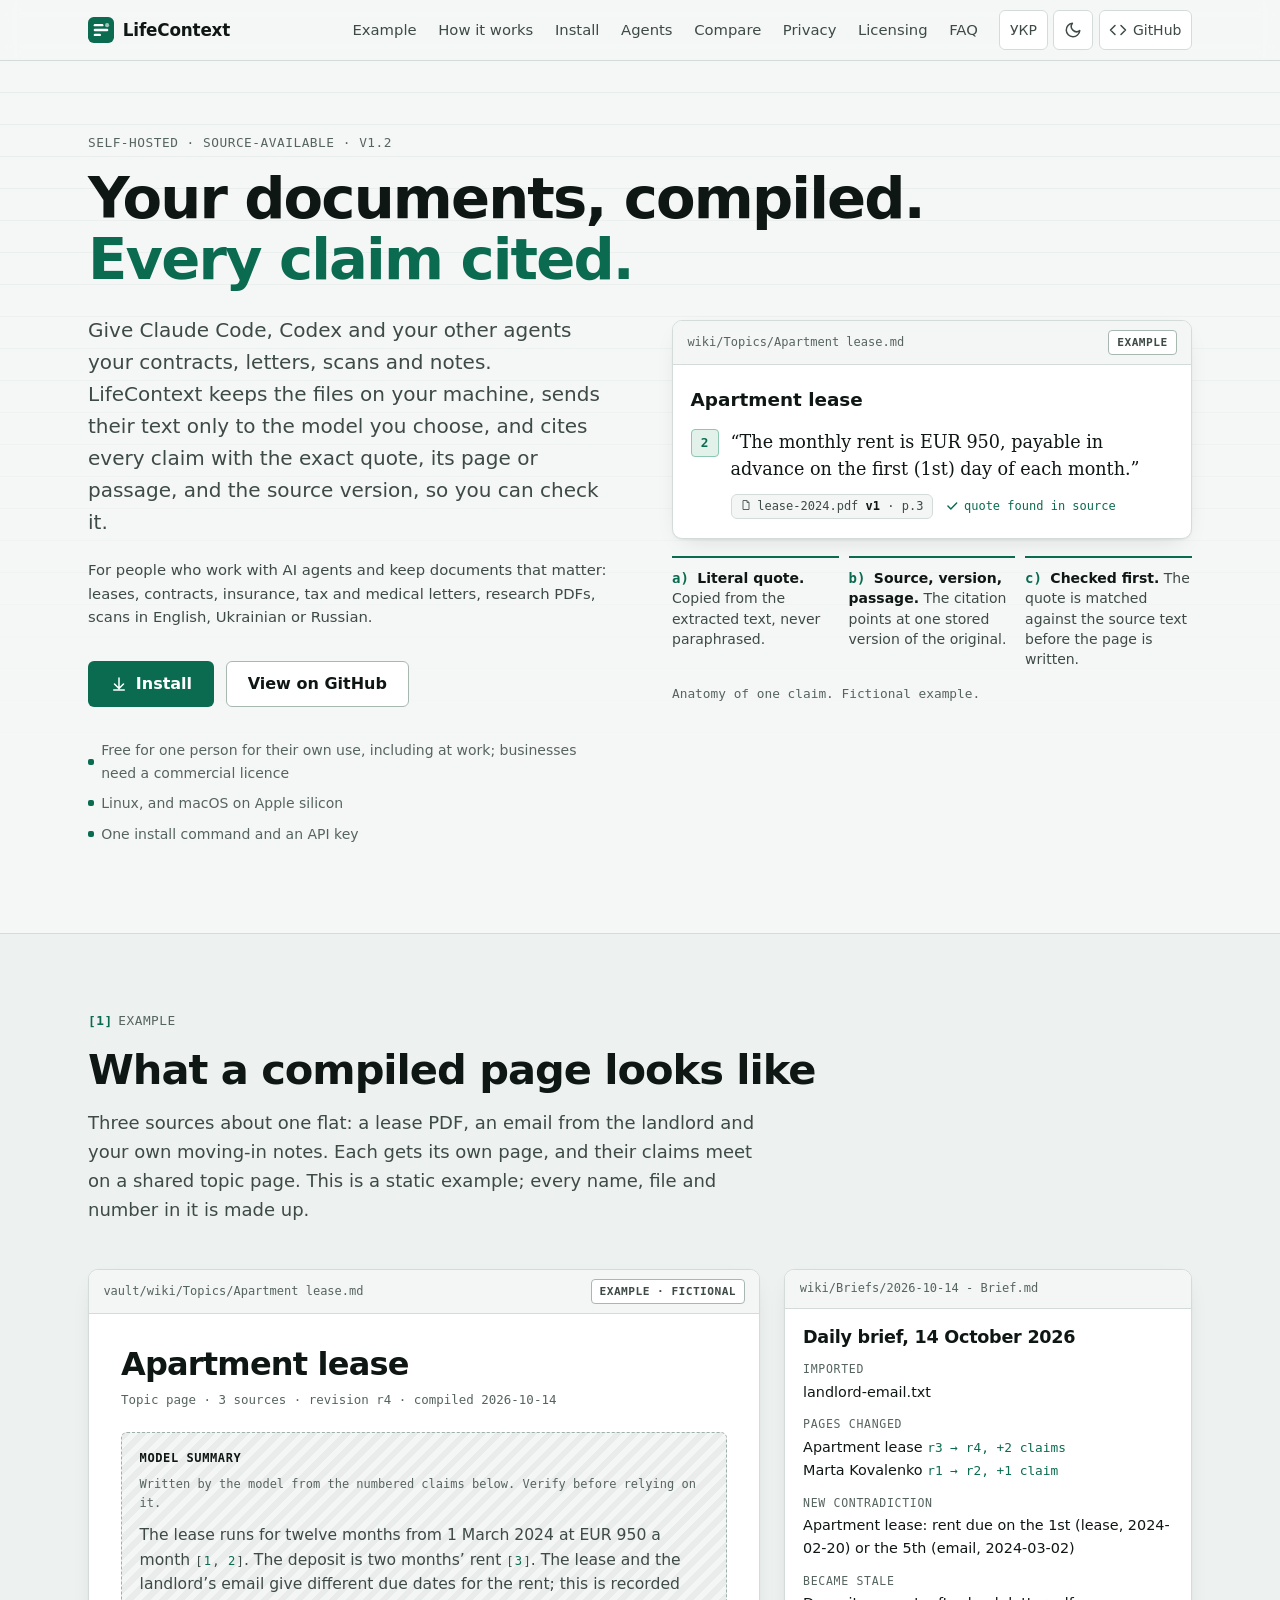
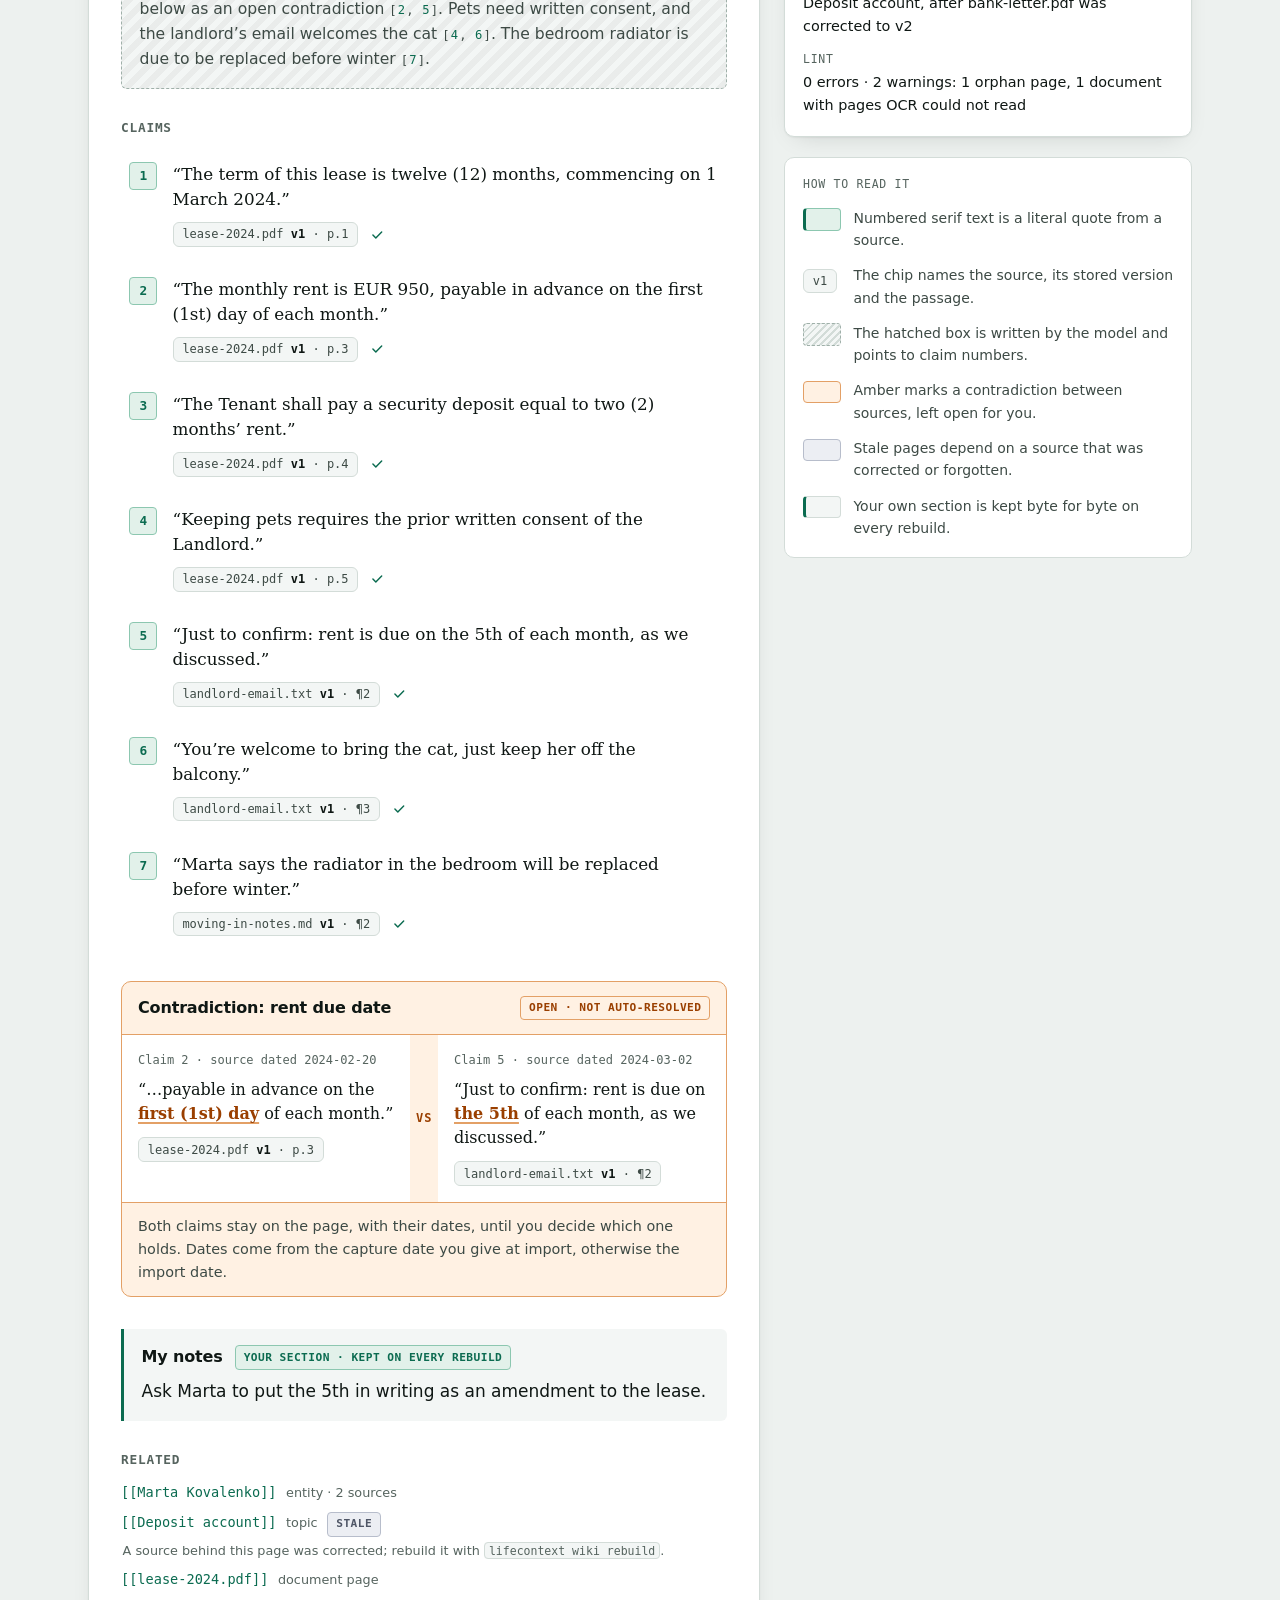
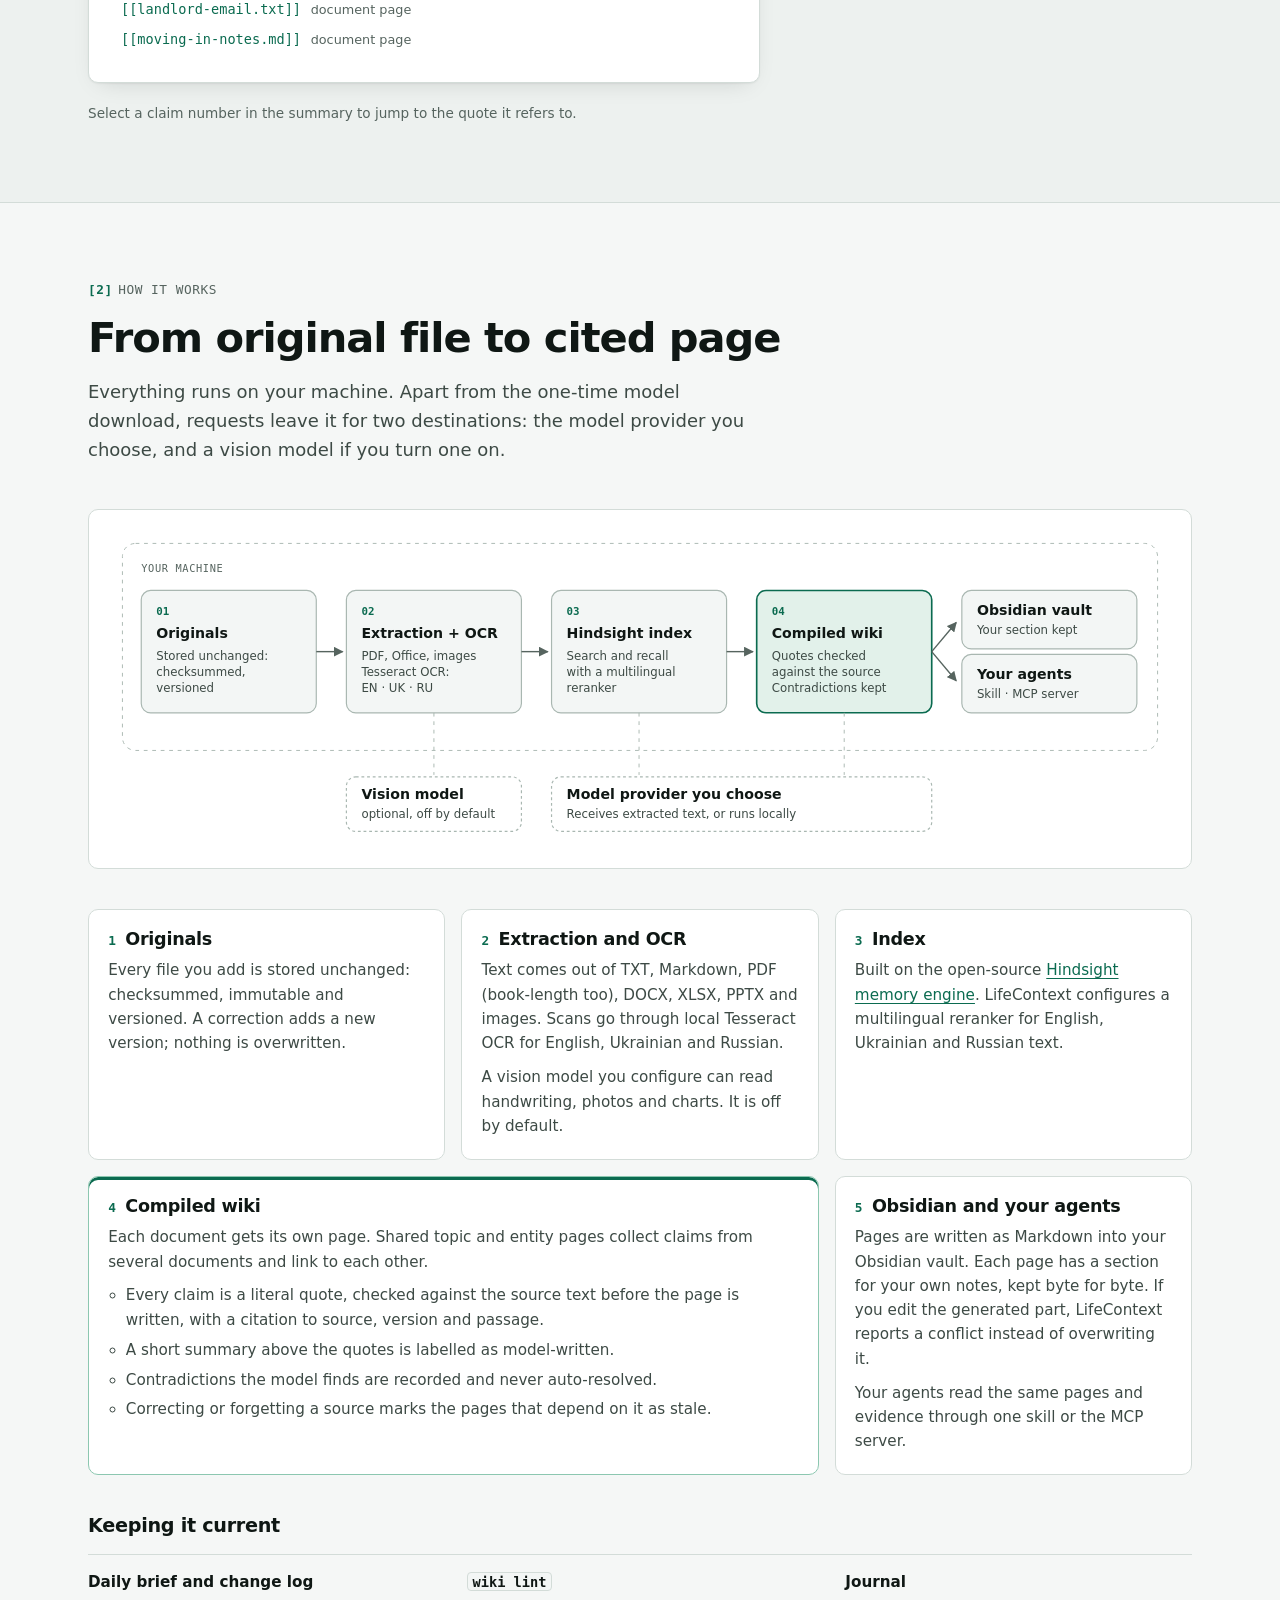
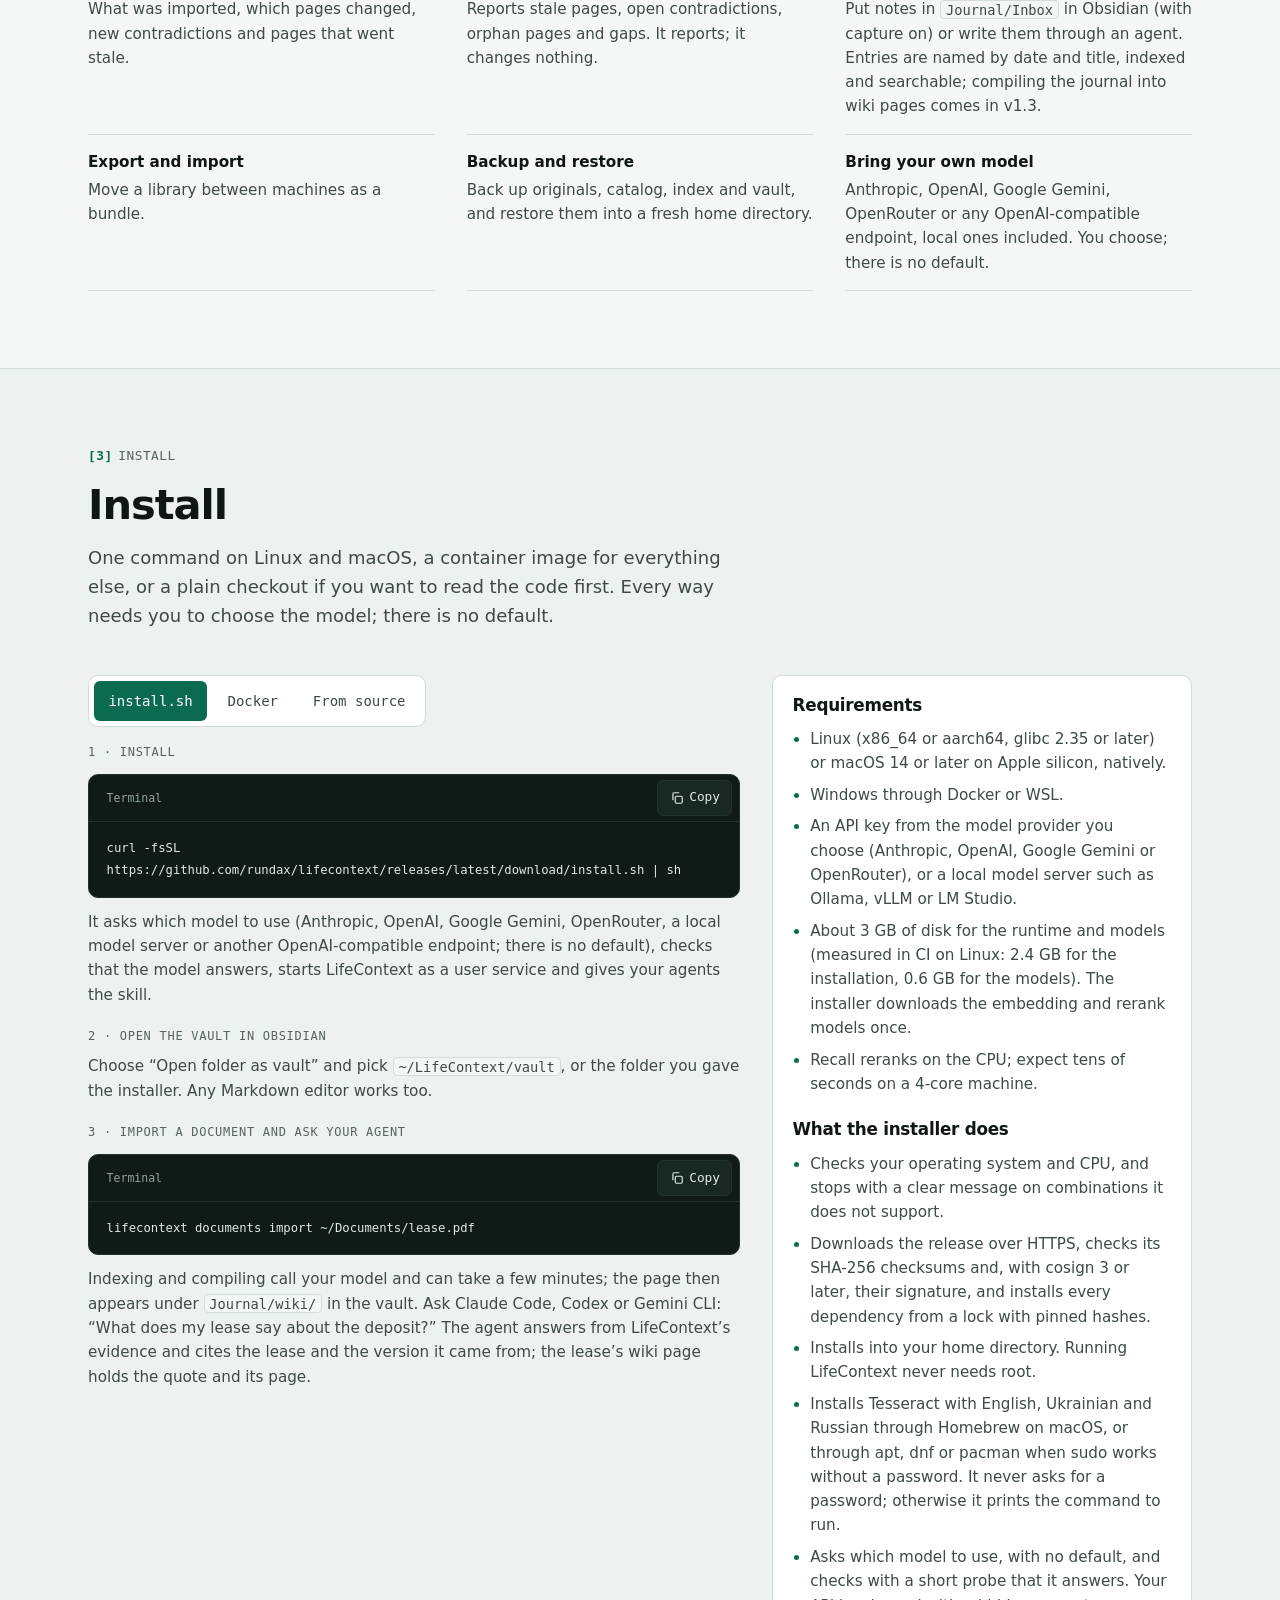
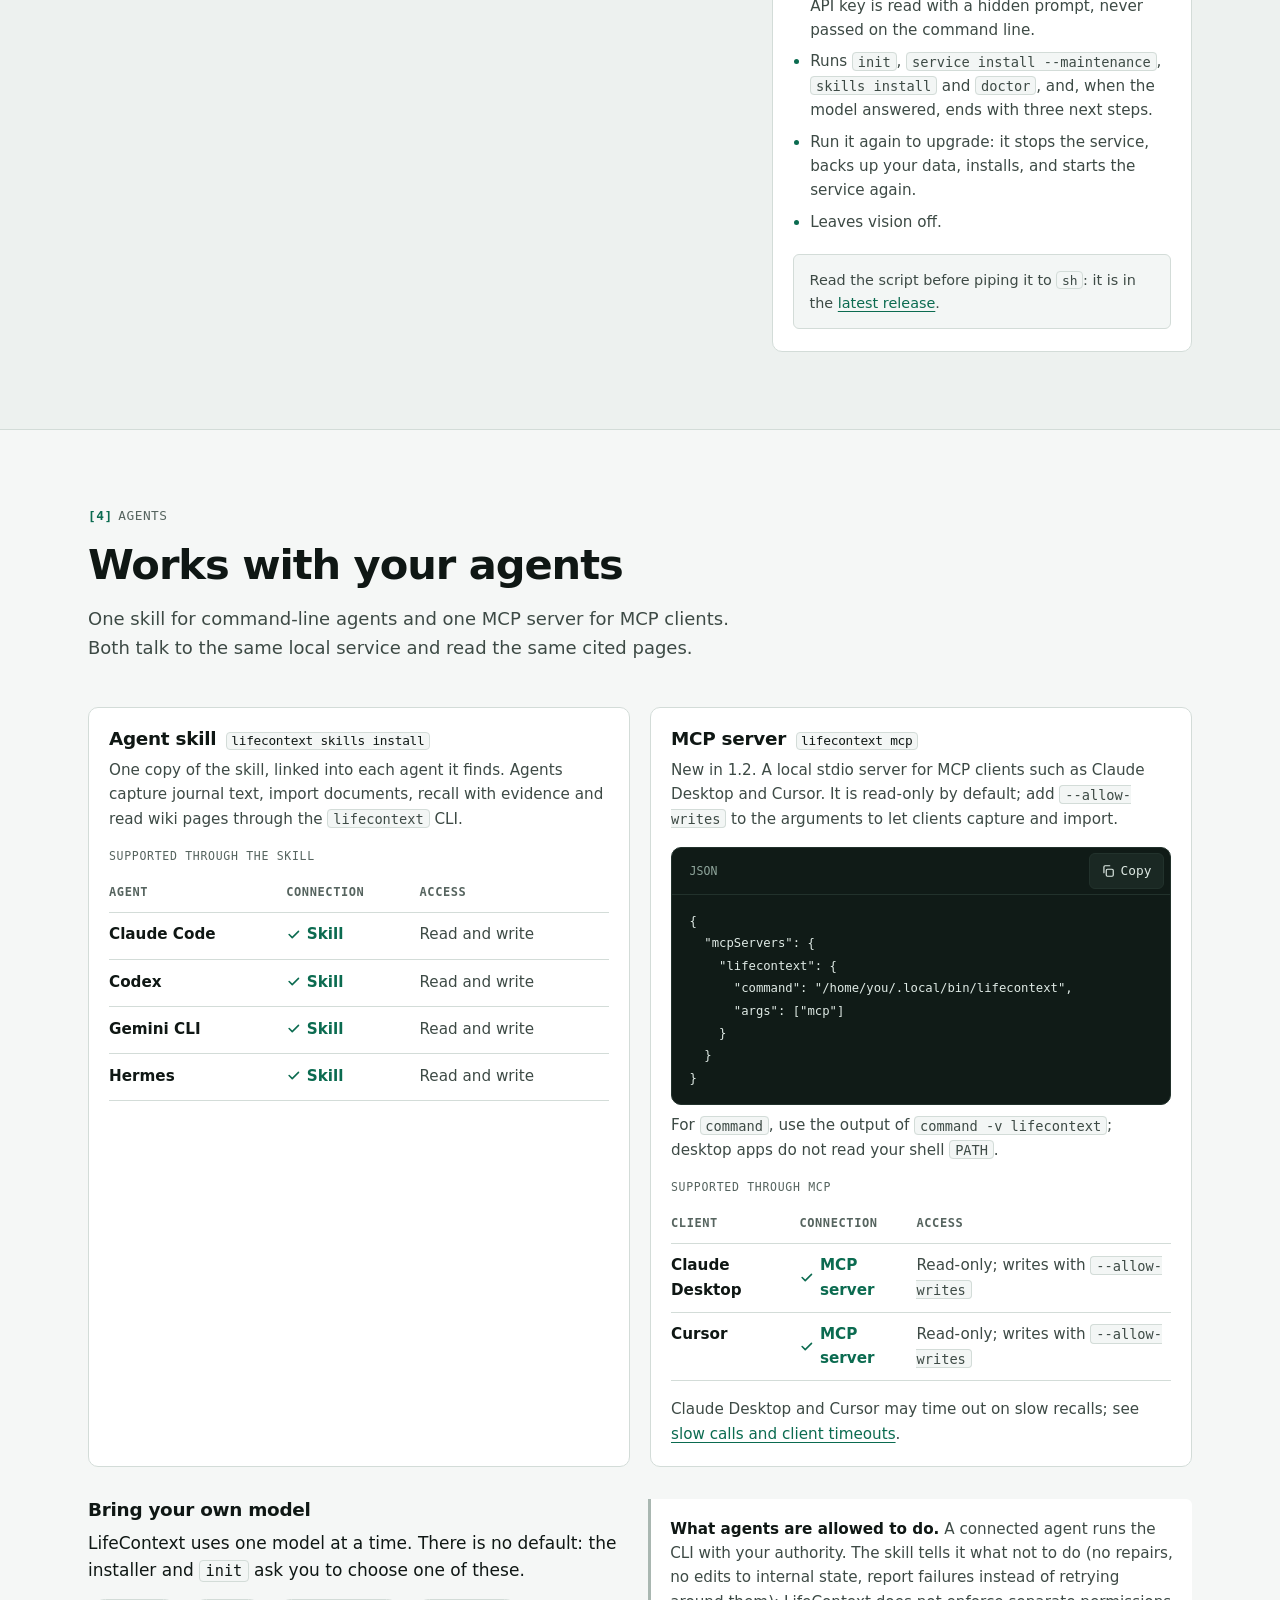
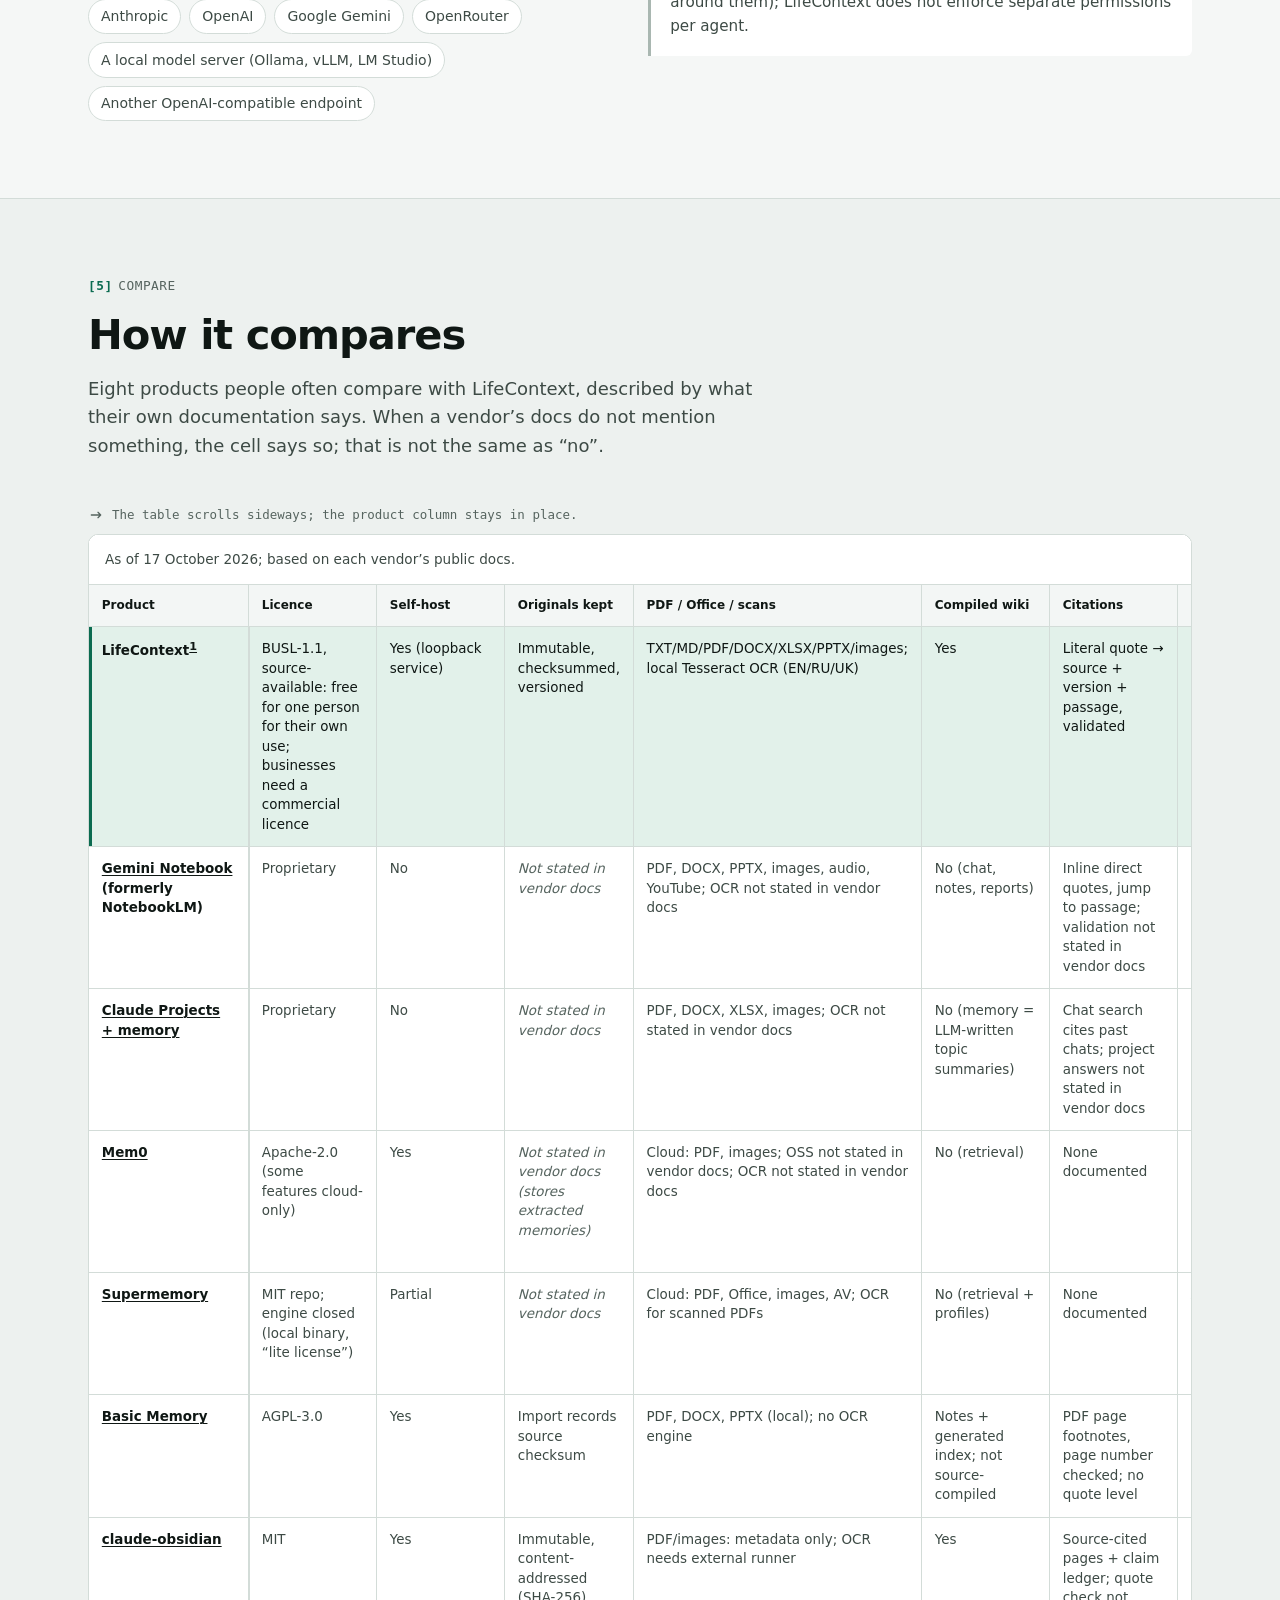
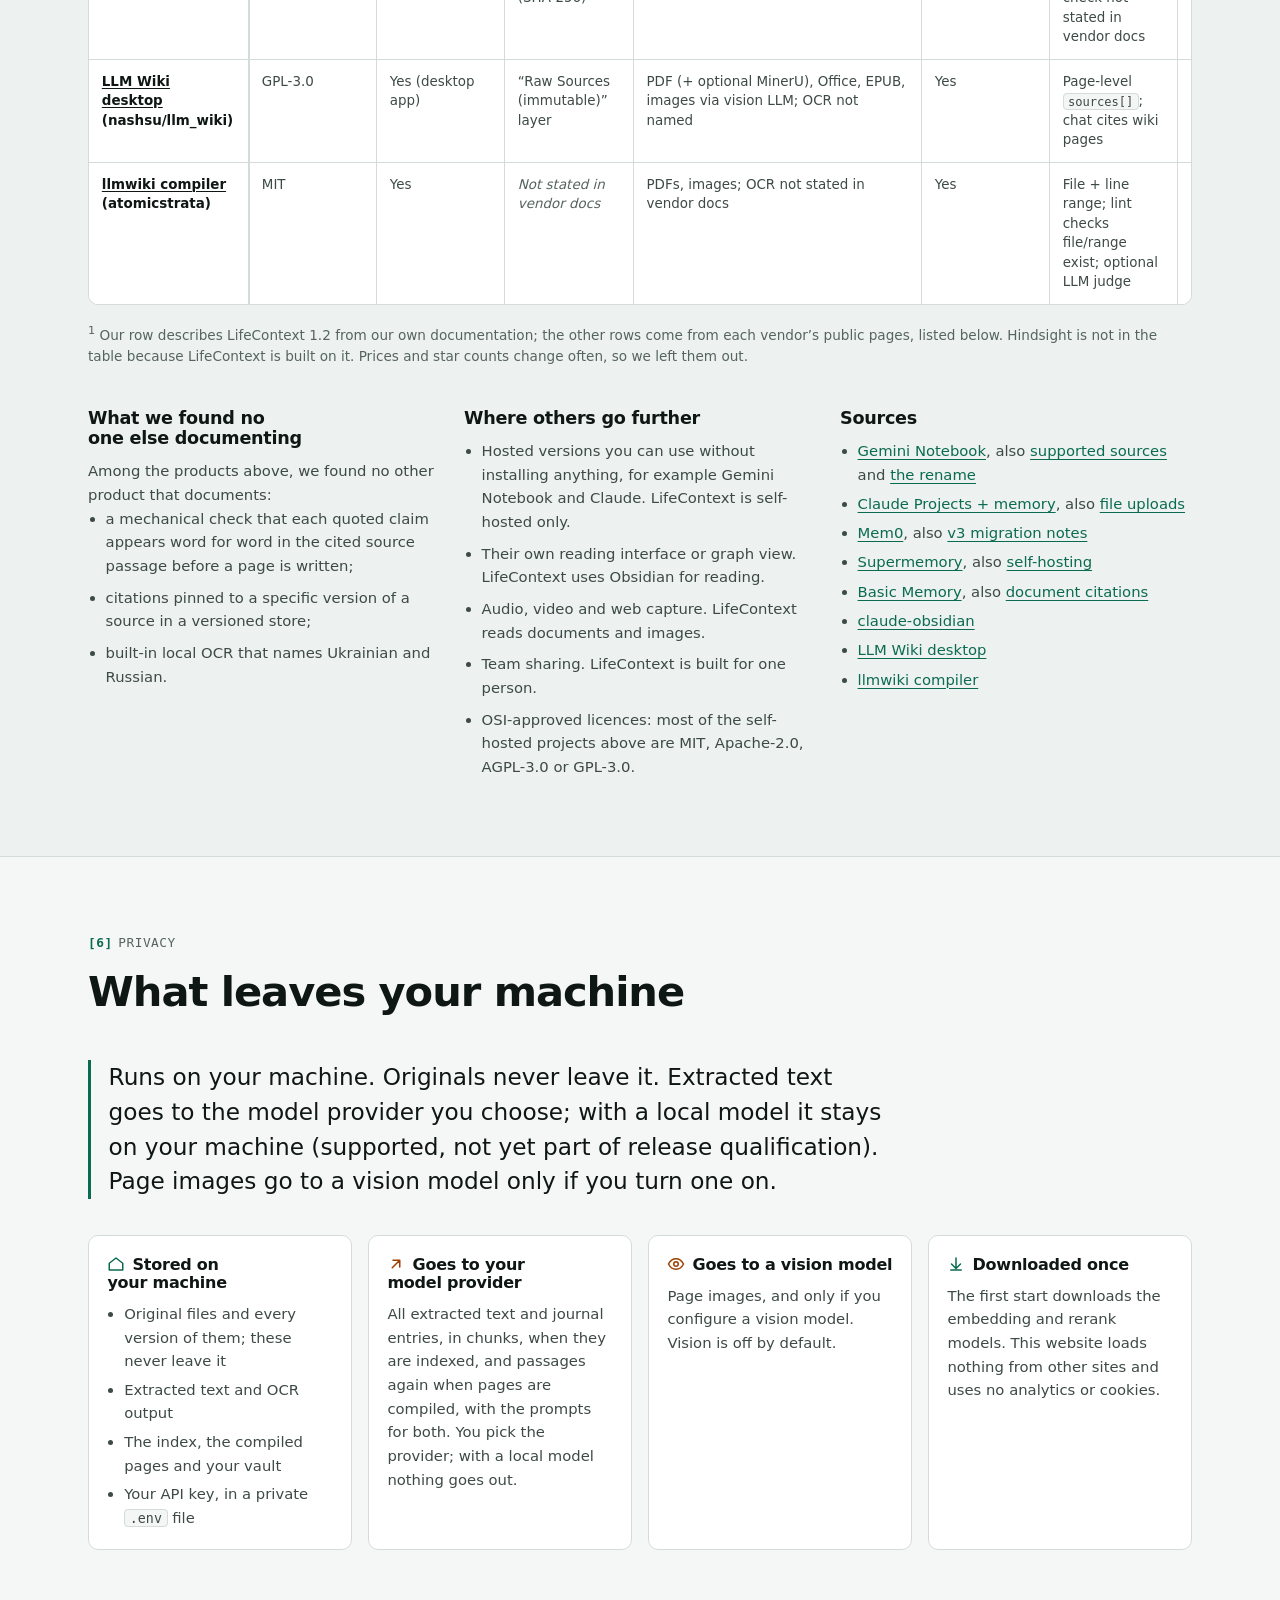
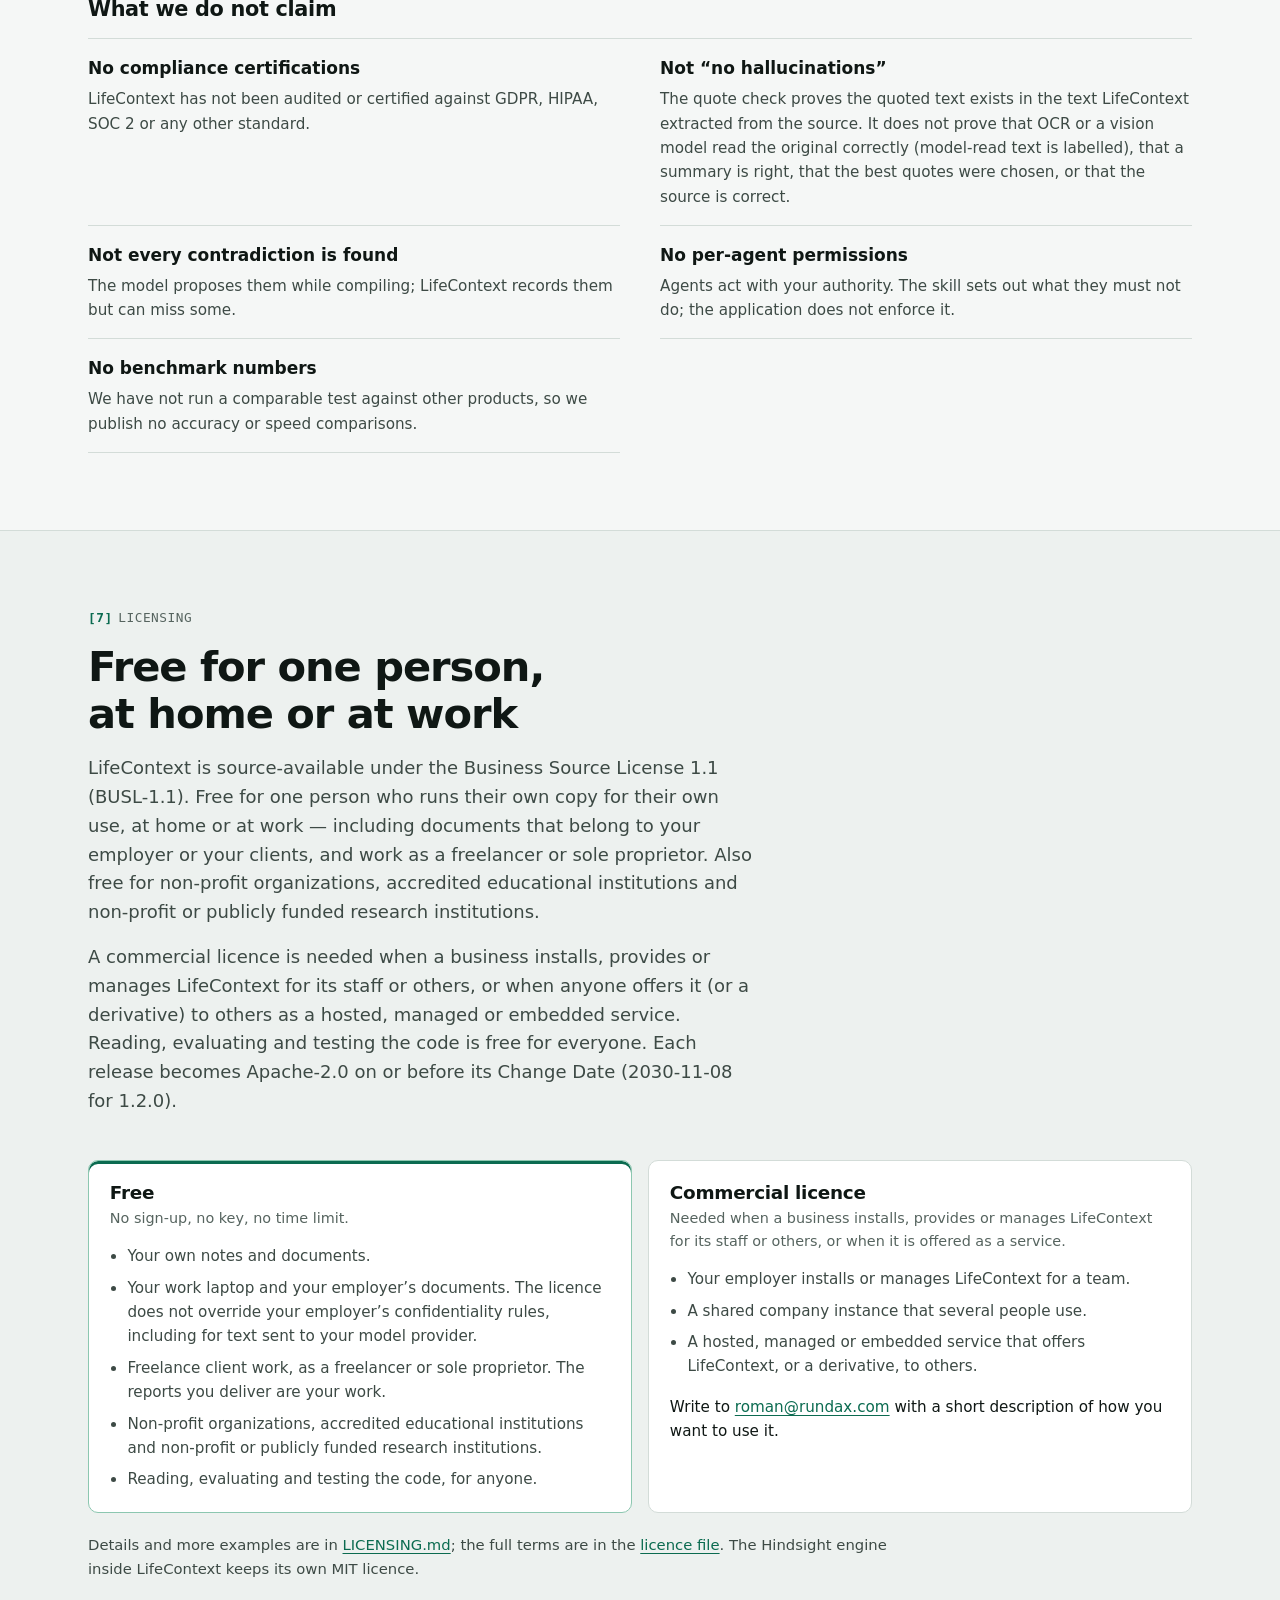
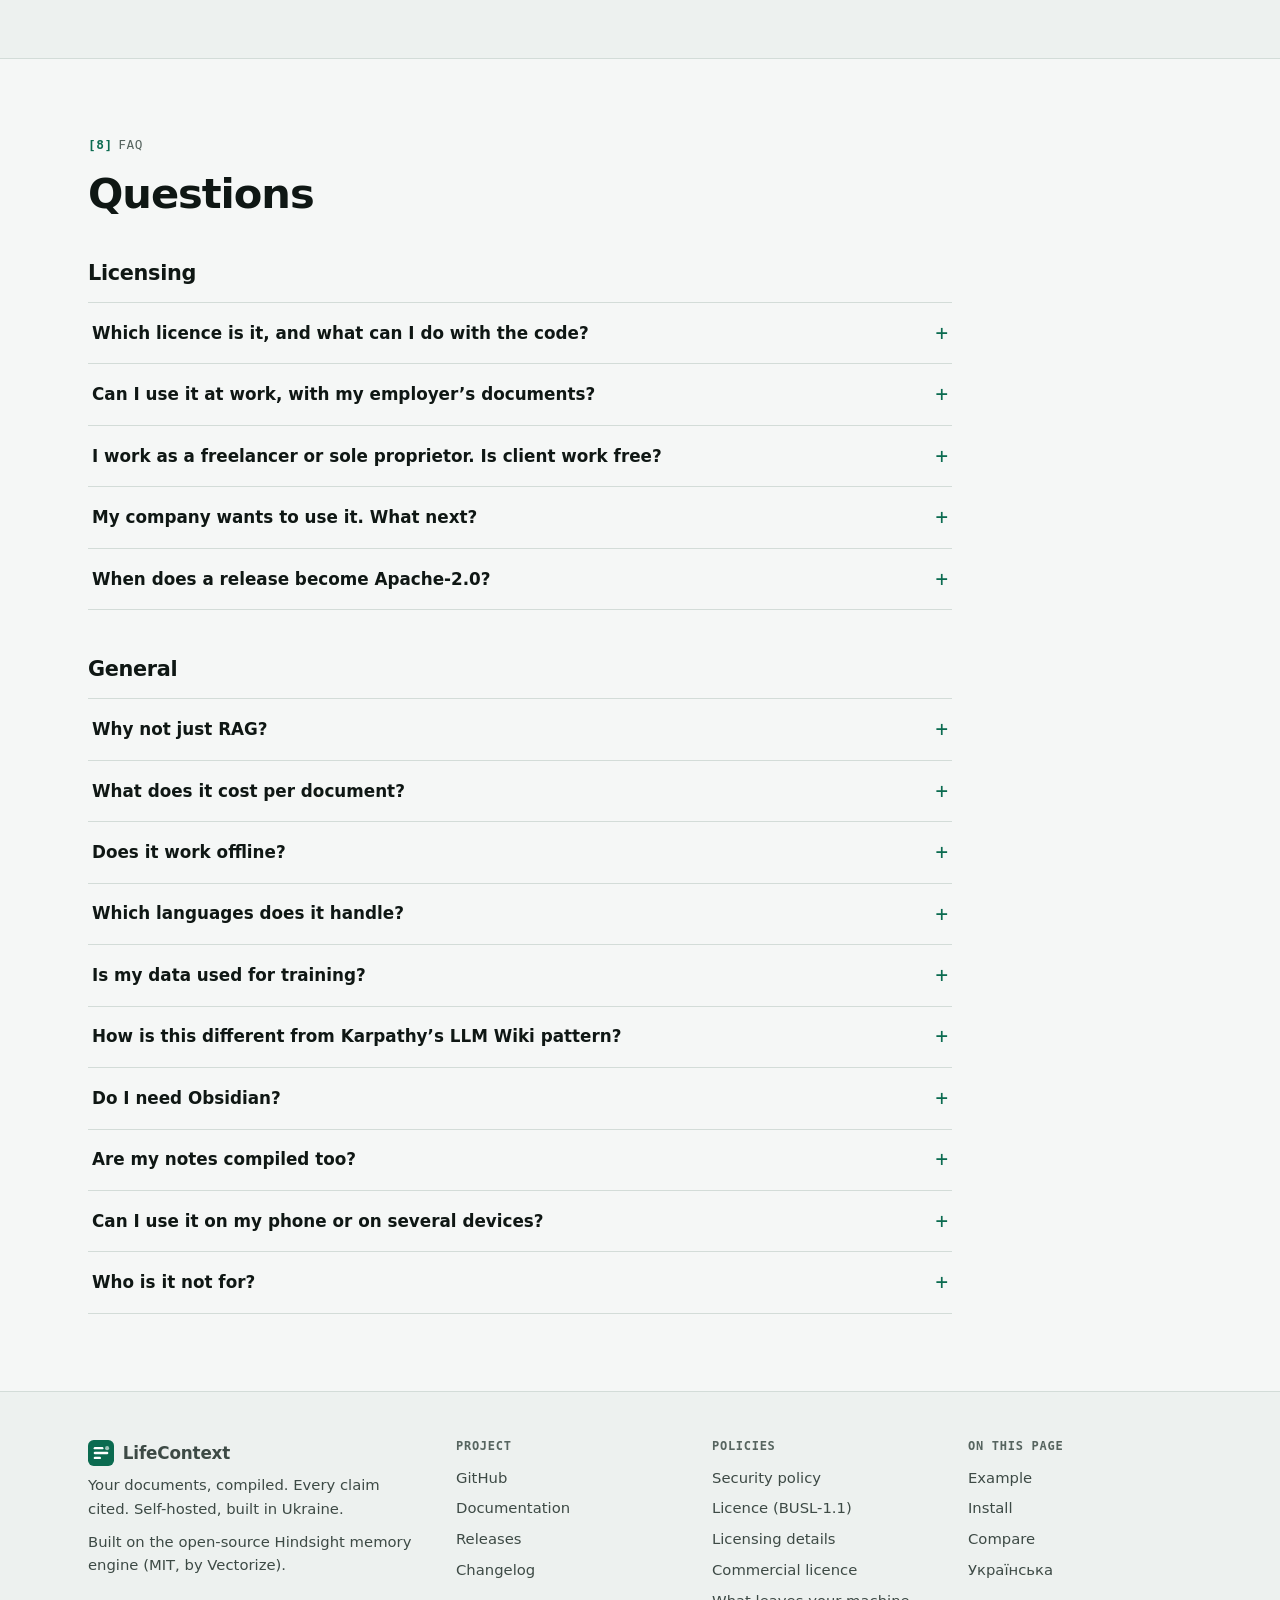
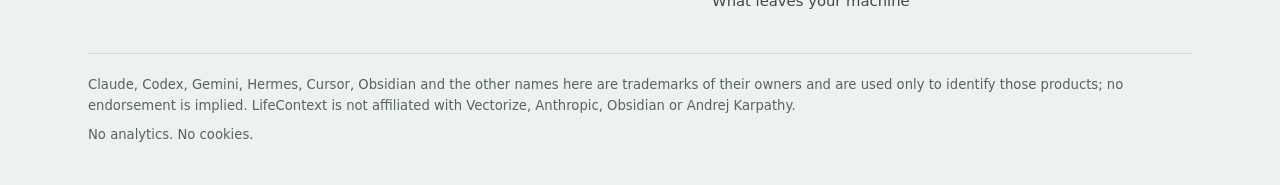
==== site/index.html @ f3f71c54 "Say Claude Desktop and Cursor may time out on slow recalls, with a link to the agents guide" ====
<!doctype html>
<html lang="en">
<head>
<meta charset="utf-8">
<meta name="viewport" content="width=device-width, initial-scale=1">
<meta http-equiv="Content-Security-Policy" content="default-src 'none'; script-src 'self'; style-src 'self'; img-src 'self'; base-uri 'none'; form-action 'none'">
<meta name="referrer" content="no-referrer">
<title>LifeContext · Your documents, compiled. Every claim cited.</title>
<meta name="description" content="Give Claude Code, Codex and your other agents your contracts, letters, scans and notes. LifeContext keeps the files on your machine and cites every claim with the exact quote, its page or passage, and the source version.">
<meta name="color-scheme" content="light dark">
<meta name="theme-color" content="#f5f7f6" media="(prefers-color-scheme: light)">
<meta name="theme-color" content="#0c1110" media="(prefers-color-scheme: dark)">
<link rel="canonical" href="https://rundax.github.io/lifecontext/">
<link rel="alternate" hreflang="en" href="https://rundax.github.io/lifecontext/">
<link rel="alternate" hreflang="uk" href="https://rundax.github.io/lifecontext/uk/">
<link rel="alternate" hreflang="x-default" href="https://rundax.github.io/lifecontext/">
<meta property="og:type" content="website">
<meta property="og:site_name" content="LifeContext">
<meta property="og:title" content="LifeContext: your documents, compiled. Every claim cited.">
<meta property="og:description" content="Your AI agents read your leases, letters and scans with receipts: every claim is a literal quote, checked against the source and cited to its page and version. Self-hosted; the files stay on your machine.">
<meta property="og:url" content="https://rundax.github.io/lifecontext/">
<meta property="og:image" content="https://rundax.github.io/lifecontext/og.png">
<meta property="og:image:width" content="1200">
<meta property="og:image:height" content="630">
<meta property="og:image:alt" content="LifeContext: a wiki page claim shown as a literal quote with a citation to lease-2024.pdf, version 1, page 3.">
<meta property="og:locale" content="en_GB">
<meta property="og:locale:alternate" content="uk_UA">
<meta name="twitter:card" content="summary_large_image">
<link rel="icon" href="favicon.svg" type="image/svg+xml">
<link rel="apple-touch-icon" href="apple-touch-icon.png">
<link rel="stylesheet" href="assets/site.css">
<script src="assets/site.js"></script>
</head>
<body>
<a class="skip" href="#main">Skip to content</a>

<header class="site-header">
  <div class="wrap header-row">
    <a class="brand" href="./" aria-label="LifeContext, home">
      <svg viewBox="0 0 32 32" aria-hidden="true" focusable="false"><rect class="mark-bg" width="32" height="32" rx="7"/><rect class="mark-fg" x="7" y="8.5" width="12" height="3" rx="1.5"/><rect class="mark-fg" x="7" y="14.5" width="18" height="3" rx="1.5"/><rect class="mark-fg" x="7" y="20.5" width="9" height="3" rx="1.5"/><circle class="mark-dot" cx="23.5" cy="10" r="2.5"/></svg>
      LifeContext
    </a>
    <nav class="site-nav" aria-label="Sections">
      <ul class="nav-links">
        <li><a href="#example">Example</a></li>
        <li><a href="#how">How it works</a></li>
        <li><a href="#install">Install</a></li>
        <li><a href="#agents">Agents</a></li>
        <li><a href="#compare">Compare</a></li>
        <li><a href="#privacy">Privacy</a></li>
        <li><a href="#licensing">Licensing</a></li>
        <li><a href="#faq">FAQ</a></li>
      </ul>
    </nav>
    <div class="header-tools">
      <details class="menu">
        <summary>Menu</summary>
        <ul class="menu-list">
          <li><a href="#example">Example</a></li>
          <li><a href="#how">How it works</a></li>
          <li><a href="#install">Install</a></li>
          <li><a href="#agents">Agents</a></li>
          <li><a href="#compare">Compare</a></li>
          <li><a href="#privacy">Privacy</a></li>
          <li><a href="#licensing">Licensing</a></li>
          <li><a href="#faq">FAQ</a></li>
          <li><a href="https://github.com/rundax/lifecontext">GitHub</a></li>
        </ul>
      </details>
      <a class="lang-link" href="uk/" hreflang="uk" lang="uk"><span aria-hidden="true">УКР</span><span class="sr-only">Українська версія</span></a>
      <button class="icon-btn theme-toggle" type="button" data-theme-toggle aria-pressed="false" hidden>
        <svg class="icon-moon" viewBox="0 0 24 24" fill="none" stroke="currentColor" stroke-width="2" stroke-linecap="round" stroke-linejoin="round" aria-hidden="true" focusable="false"><path d="M21 12.8A9 9 0 1 1 11.2 3a7 7 0 0 0 9.8 9.8z"/></svg>
        <svg class="icon-sun" viewBox="0 0 24 24" fill="none" stroke="currentColor" stroke-width="2" stroke-linecap="round" stroke-linejoin="round" aria-hidden="true" focusable="false"><circle cx="12" cy="12" r="4"/><path d="M12 2v2M12 20v2M4.9 4.9l1.4 1.4M17.7 17.7l1.4 1.4M2 12h2M20 12h2M4.9 19.1l1.4-1.4M17.7 6.3l1.4-1.4"/></svg>
        <span class="sr-only">Dark theme</span>
      </button>
      <a class="icon-btn gh-link" href="https://github.com/rundax/lifecontext">
        <svg viewBox="0 0 24 24" fill="none" stroke="currentColor" stroke-width="2" stroke-linecap="round" stroke-linejoin="round" aria-hidden="true" focusable="false"><path d="m16 18 6-6-6-6M8 6l-6 6 6 6"/></svg>
        <span>GitHub</span>
      </a>
    </div>
  </div>
</header>

<main id="main">

<section class="hero" aria-labelledby="hero-h">
  <div class="wrap hero-grid">
    <div class="hero-head">
      <p class="eyebrow">Self-hosted · source-available · v1.2</p>
      <h1 id="hero-h">Your documents, compiled. <span class="accent-line">Every claim cited.</span></h1>
    </div>
    <div class="hero-copy">
      <p class="lead">Give Claude Code, Codex and your other agents your contracts, letters, scans and notes. LifeContext keeps the files on your machine, sends their text only to the model you choose, and cites every claim with the exact quote, its page or passage, and the source version, so you can check it.</p>
      <p class="licence-meta">For people who work with AI agents and keep documents that matter: leases, contracts, insurance, tax and medical letters, research PDFs, scans in English, Ukrainian or Russian.</p>
      <div class="cta-row">
        <a class="btn btn-primary" href="#install">
          <svg viewBox="0 0 24 24" fill="none" stroke="currentColor" stroke-width="2" stroke-linecap="round" stroke-linejoin="round" aria-hidden="true" focusable="false"><path d="M12 4v12M6 12l6 6 6-6M5 20h14"/></svg>
          Install
        </a>
        <a class="btn btn-secondary" href="https://github.com/rundax/lifecontext">View on GitHub</a>
      </div>
      <ul class="hero-facts">
        <li>Free for one person for their own use, including at work; businesses need a commercial licence</li>
        <li>Linux, and macOS on Apple silicon</li>
        <li>One install command and an API key</li>
      </ul>
    </div>

    <figure class="anatomy" aria-labelledby="anatomy-cap">
      <div class="anatomy-card">
        <div class="card-bar"><span class="path">wiki/Topics/Apartment lease.md</span><span class="badge badge-example">Example</span></div>
        <div class="anatomy-body">
          <p class="anatomy-title">Apartment lease</p>
          <div class="anatomy-claim">
            <span class="n" aria-hidden="true">2</span>
            <div>
              <blockquote><p>“The monthly rent is EUR 950, payable in advance on the first (1st) day of each month.”</p></blockquote>
              <p class="cite-row">
                <span class="chip"><svg viewBox="0 0 24 24" fill="none" stroke="currentColor" stroke-width="2" aria-hidden="true" focusable="false"><path d="M14 3H6v18h12V7z"/><path d="M14 3v4h4"/></svg><span>lease-2024.pdf <b>v1</b> · p.3</span></span>
                <span class="verified"><svg viewBox="0 0 24 24" fill="none" stroke="currentColor" stroke-width="2.5" stroke-linecap="round" stroke-linejoin="round" aria-hidden="true" focusable="false"><path d="m5 12 5 5L20 7"/></svg>quote found in source</span>
              </p>
            </div>
          </div>
        </div>
      </div>
      <ol class="anatomy-notes">
        <li><b>Literal quote.</b> Copied from the extracted text, never paraphrased.</li>
        <li><b>Source, version, passage.</b> The citation points at one stored version of the original.</li>
        <li><b>Checked first.</b> The quote is matched against the source text before the page is written.</li>
      </ol>
      <figcaption id="anatomy-cap">Anatomy of one claim. Fictional example.</figcaption>
    </figure>
  </div>
</section>

<section class="section section-band" id="example" aria-labelledby="example-h">
  <div class="wrap">
    <header class="section-head">
      <p class="eyebrow"><b>[1]</b>Example</p>
      <h2 id="example-h">What a compiled page looks like</h2>
      <p class="lead">Three sources about one flat: a lease PDF, an email from the landlord and your own moving-in notes. Each gets its own page, and their claims meet on a shared topic page. This is a static example; every name, file and number in it is made up.</p>
    </header>

    <div class="demo">
      <article class="note" aria-labelledby="note-title">
        <div class="card-bar"><span class="path">vault/wiki/Topics/Apartment lease.md</span><span class="badge badge-example">Example · fictional</span></div>
        <div class="note-body">
          <h3 id="note-title">Apartment lease</h3>
          <p class="note-meta">Topic page · 3 sources · revision r4 · compiled 2026-10-14</p>

          <aside class="summary" aria-label="Model summary">
            <p class="summary-label"><strong>Model summary</strong><span>Written by the model from the numbered claims below. Verify before relying on it.</span></p>
            <p>The lease runs for twelve months from 1 March 2024 at EUR 950 a month <span class="ref">[<a href="#c1">1</a>, <a href="#c2">2</a>]</span>. The deposit is two months’ rent <span class="ref">[<a href="#c3">3</a>]</span>. The lease and the landlord’s email give different due dates for the rent; this is recorded below as an open contradiction <span class="ref">[<a href="#c2">2</a>, <a href="#c5">5</a>]</span>. Pets need written consent, and the landlord’s email welcomes the cat <span class="ref">[<a href="#c4">4</a>, <a href="#c6">6</a>]</span>. The bedroom radiator is due to be replaced before winter <span class="ref">[<a href="#c7">7</a>]</span>.</p>
          </aside>

          <h4>Claims</h4>
          <ol class="claims">
            <li class="claim" id="c1">
              <blockquote><p>“The term of this lease is twelve (12) months, commencing on 1 March 2024.”</p></blockquote>
              <p class="cite-row"><span class="chip">lease-2024.pdf <b>v1</b> · p.1</span><span class="verified"><svg viewBox="0 0 24 24" fill="none" stroke="currentColor" stroke-width="2.5" stroke-linecap="round" stroke-linejoin="round" aria-hidden="true" focusable="false"><path d="m5 12 5 5L20 7"/></svg><span class="sr-only">Quote found in source</span></span></p>
            </li>
            <li class="claim" id="c2">
              <blockquote><p>“The monthly rent is EUR 950, payable in advance on the first (1st) day of each month.”</p></blockquote>
              <p class="cite-row"><span class="chip">lease-2024.pdf <b>v1</b> · p.3</span><span class="verified"><svg viewBox="0 0 24 24" fill="none" stroke="currentColor" stroke-width="2.5" stroke-linecap="round" stroke-linejoin="round" aria-hidden="true" focusable="false"><path d="m5 12 5 5L20 7"/></svg><span class="sr-only">Quote found in source</span></span></p>
            </li>
            <li class="claim" id="c3">
              <blockquote><p>“The Tenant shall pay a security deposit equal to two (2) months’ rent.”</p></blockquote>
              <p class="cite-row"><span class="chip">lease-2024.pdf <b>v1</b> · p.4</span><span class="verified"><svg viewBox="0 0 24 24" fill="none" stroke="currentColor" stroke-width="2.5" stroke-linecap="round" stroke-linejoin="round" aria-hidden="true" focusable="false"><path d="m5 12 5 5L20 7"/></svg><span class="sr-only">Quote found in source</span></span></p>
            </li>
            <li class="claim" id="c4">
              <blockquote><p>“Keeping pets requires the prior written consent of the Landlord.”</p></blockquote>
              <p class="cite-row"><span class="chip">lease-2024.pdf <b>v1</b> · p.5</span><span class="verified"><svg viewBox="0 0 24 24" fill="none" stroke="currentColor" stroke-width="2.5" stroke-linecap="round" stroke-linejoin="round" aria-hidden="true" focusable="false"><path d="m5 12 5 5L20 7"/></svg><span class="sr-only">Quote found in source</span></span></p>
            </li>
            <li class="claim" id="c5">
              <blockquote><p>“Just to confirm: rent is due on the 5th of each month, as we discussed.”</p></blockquote>
              <p class="cite-row"><span class="chip">landlord-email.txt <b>v1</b> · ¶2</span><span class="verified"><svg viewBox="0 0 24 24" fill="none" stroke="currentColor" stroke-width="2.5" stroke-linecap="round" stroke-linejoin="round" aria-hidden="true" focusable="false"><path d="m5 12 5 5L20 7"/></svg><span class="sr-only">Quote found in source</span></span></p>
            </li>
            <li class="claim" id="c6">
              <blockquote><p>“You’re welcome to bring the cat, just keep her off the balcony.”</p></blockquote>
              <p class="cite-row"><span class="chip">landlord-email.txt <b>v1</b> · ¶3</span><span class="verified"><svg viewBox="0 0 24 24" fill="none" stroke="currentColor" stroke-width="2.5" stroke-linecap="round" stroke-linejoin="round" aria-hidden="true" focusable="false"><path d="m5 12 5 5L20 7"/></svg><span class="sr-only">Quote found in source</span></span></p>
            </li>
            <li class="claim" id="c7">
              <blockquote><p>“Marta says the radiator in the bedroom will be replaced before winter.”</p></blockquote>
              <p class="cite-row"><span class="chip">moving-in-notes.md <b>v1</b> · ¶2</span><span class="verified"><svg viewBox="0 0 24 24" fill="none" stroke="currentColor" stroke-width="2.5" stroke-linecap="round" stroke-linejoin="round" aria-hidden="true" focusable="false"><path d="m5 12 5 5L20 7"/></svg><span class="sr-only">Quote found in source</span></span></p>
            </li>
          </ol>

          <section class="conflict" aria-labelledby="conflict-h">
            <div class="conflict-head">
              <h4 id="conflict-h">Contradiction: rent due date</h4>
              <span class="badge badge-open">Open · not auto-resolved</span>
            </div>
            <div class="conflict-sides">
              <div class="side">
                <p class="side-label">Claim 2 · source dated 2024-02-20</p>
                <blockquote><p>“…payable in advance on the <mark>first (1st) day</mark> of each month.”</p></blockquote>
                <p class="cite-row"><span class="chip">lease-2024.pdf <b>v1</b> · p.3</span></p>
              </div>
              <div class="vs" aria-hidden="true">vs</div>
              <div class="side">
                <p class="side-label">Claim 5 · source dated 2024-03-02</p>
                <blockquote><p>“Just to confirm: rent is due on <mark>the 5th</mark> of each month, as we discussed.”</p></blockquote>
                <p class="cite-row"><span class="chip">landlord-email.txt <b>v1</b> · ¶2</span></p>
              </div>
            </div>
            <p class="conflict-foot">Both claims stay on the page, with their dates, until you decide which one holds. Dates come from the capture date you give at import, otherwise the import date.</p>
          </section>

          <section class="mine" aria-labelledby="mine-h">
            <div class="mine-head">
              <h4 id="mine-h">My notes</h4>
              <span class="badge badge-mine">Your section · kept on every rebuild</span>
            </div>
            <p>Ask Marta to put the 5th in writing as an amendment to the lease.</p>
          </section>

          <section class="related" aria-labelledby="related-h">
            <h4 id="related-h">Related</h4>
            <ul>
              <li><span class="wikilink">[[Marta Kovalenko]]</span><span class="kind">entity · 2 sources</span></li>
              <li><span class="wikilink">[[Deposit account]]</span><span class="kind">topic</span><span class="badge badge-stale">Stale</span><span class="stale-note">A source behind this page was corrected; rebuild it with <code>lifecontext wiki rebuild</code>.</span></li>
              <li><span class="wikilink">[[lease-2024.pdf]]</span><span class="kind">document page</span></li>
              <li><span class="wikilink">[[landlord-email.txt]]</span><span class="kind">document page</span></li>
              <li><span class="wikilink">[[moving-in-notes.md]]</span><span class="kind">document page</span></li>
            </ul>
          </section>
        </div>
      </article>

      <div class="demo-side">
        <article class="brief" aria-labelledby="brief-h">
          <div class="card-bar"><span class="path">wiki/Briefs/2026-10-14 - Brief.md</span></div>
          <div class="brief-body">
            <h3 id="brief-h">Daily brief, 14 October 2026</h3>
            <dl>
              <div><dt>Imported</dt><dd>landlord-email.txt</dd></div>
              <div><dt>Pages changed</dt><dd>Apartment lease <span class="delta">r3 → r4, +2 claims</span><br>Marta Kovalenko <span class="delta">r1 → r2, +1 claim</span></dd></div>
              <div><dt>New contradiction</dt><dd>Apartment lease: rent due on the 1st (lease, 2024-02-20) or the 5th (email, 2024-03-02)</dd></div>
              <div><dt>Became stale</dt><dd>Deposit account, after bank-letter.pdf was corrected to v2</dd></div>
              <div><dt>Lint</dt><dd>0 errors · 2 warnings: 1 orphan page, 1 document with pages OCR could not read</dd></div>
            </dl>
          </div>
        </article>

        <div class="legend">
          <p class="legend-title" id="legend-h">How to read it</p>
          <dl aria-labelledby="legend-h">
          <div><dt><span class="swatch swatch-quote"></span><span class="sr-only">Numbered quote</span></dt><dd>Numbered serif text is a literal quote from a source.</dd></div>
          <div><dt><span class="chip" aria-hidden="true">v1</span><span class="sr-only">Citation chip</span></dt><dd>The chip names the source, its stored version and the passage.</dd></div>
          <div><dt><span class="swatch swatch-model"></span><span class="sr-only">Hatched box</span></dt><dd>The hatched box is written by the model and points to claim numbers.</dd></div>
          <div><dt><span class="swatch swatch-conflict"></span><span class="sr-only">Amber box</span></dt><dd>Amber marks a contradiction between sources, left open for you.</dd></div>
          <div><dt><span class="swatch swatch-stale"></span><span class="sr-only">Grey badge</span></dt><dd>Stale pages depend on a source that was corrected or forgotten.</dd></div>
          <div><dt><span class="swatch swatch-mine"></span><span class="sr-only">Your section</span></dt><dd>Your own section is kept byte for byte on every rebuild.</dd></div>
          </dl>
        </div>
      </div>
    </div>
    <p class="demo-foot">Select a claim number in the summary to jump to the quote it refers to.</p>
  </div>
</section>

<section class="section" id="how" aria-labelledby="how-h">
  <div class="wrap">
    <header class="section-head">
      <p class="eyebrow"><b>[2]</b>How it works</p>
      <h2 id="how-h">From original file to cited page</h2>
      <p class="lead">Everything runs on your machine. Apart from the one-time model download, requests leave it for two destinations: the model provider you choose, and a vision model if you turn one on.</p>
    </header>

    <figure class="diagram">
      <svg class="diagram-wide" viewBox="0 0 1120 330" role="img" aria-labelledby="dw-t dw-d">
        <title id="dw-t">How LifeContext processes a document</title>
        <desc id="dw-d">Inside your machine: originals, then extraction and OCR, then the Hindsight index, then the compiled wiki, which feeds your Obsidian vault and your agents. Outside your machine: the model provider you choose, used by indexing and compiling, and an optional vision model used by extraction.</desc>
        <defs>
          <marker id="dw-arrow" viewBox="0 0 10 10" refX="9" refY="5" markerWidth="7" markerHeight="7" orient="auto-start-reverse"><path class="d-head" d="M0 0 10 5 0 10z"/></marker>
        </defs>
        <rect class="d-zone" x="10" y="10" width="1100" height="220" rx="14"/>
        <text class="d-zone-label" x="30" y="40">YOUR MACHINE</text>

        <rect class="d-box" x="30" y="60" width="186" height="130" rx="10"/>
        <text class="d-num" x="46" y="86">01</text>
        <text class="d-title" x="46" y="110">Originals</text>
        <text class="d-sub" x="46" y="134">Stored unchanged:</text>
        <text class="d-sub" x="46" y="151">checksummed,</text>
        <text class="d-sub" x="46" y="168">versioned</text>

        <rect class="d-box" x="248" y="60" width="186" height="130" rx="10"/>
        <text class="d-num" x="264" y="86">02</text>
        <text class="d-title" x="264" y="110">Extraction + OCR</text>
        <text class="d-sub" x="264" y="134">PDF, Office, images</text>
        <text class="d-sub" x="264" y="151">Tesseract OCR:</text>
        <text class="d-sub" x="264" y="168">EN · UK · RU</text>

        <rect class="d-box" x="466" y="60" width="186" height="130" rx="10"/>
        <text class="d-num" x="482" y="86">03</text>
        <text class="d-title" x="482" y="110">Hindsight index</text>
        <text class="d-sub" x="482" y="134">Search and recall</text>
        <text class="d-sub" x="482" y="151">with a multilingual</text>
        <text class="d-sub" x="482" y="168">reranker</text>

        <rect class="d-box d-box-key" x="684" y="60" width="186" height="130" rx="10"/>
        <text class="d-num" x="700" y="86">04</text>
        <text class="d-title" x="700" y="110">Compiled wiki</text>
        <text class="d-sub" x="700" y="134">Quotes checked</text>
        <text class="d-sub" x="700" y="151">against the source</text>
        <text class="d-sub" x="700" y="168">Contradictions kept</text>

        <rect class="d-box" x="902" y="60" width="186" height="62" rx="10"/>
        <text class="d-title" x="918" y="86">Obsidian vault</text>
        <text class="d-sub" x="918" y="106">Your section kept</text>

        <rect class="d-box" x="902" y="128" width="186" height="62" rx="10"/>
        <text class="d-title" x="918" y="154">Your agents</text>
        <text class="d-sub" x="918" y="174">Skill · MCP server</text>

        <path class="d-arrow" d="M216 125H244" marker-end="url(#dw-arrow)"/>
        <path class="d-arrow" d="M434 125H462" marker-end="url(#dw-arrow)"/>
        <path class="d-arrow" d="M652 125H680" marker-end="url(#dw-arrow)"/>
        <path class="d-arrow" d="M870 125 896 94" marker-end="url(#dw-arrow)"/>
        <path class="d-arrow" d="M870 125 896 156" marker-end="url(#dw-arrow)"/>

        <path class="d-arrow d-zone" d="M341 190V256"/>
        <path class="d-arrow d-zone" d="M559 190V256"/>
        <path class="d-arrow d-zone" d="M777 190V256"/>

        <rect class="d-cloud" x="248" y="258" width="186" height="58" rx="10"/>
        <text class="d-title" x="264" y="282">Vision model</text>
        <text class="d-sub" x="264" y="302">optional, off by default</text>

        <rect class="d-cloud" x="466" y="258" width="404" height="58" rx="10"/>
        <text class="d-title" x="482" y="282">Model provider you choose</text>
        <text class="d-sub" x="482" y="302">Receives extracted text, or runs locally</text>
      </svg>

      <svg class="diagram-tall" viewBox="0 0 360 712" role="img" aria-labelledby="dt-t dt-d">
        <title id="dt-t">How LifeContext processes a document</title>
        <desc id="dt-d">Inside your machine: originals, then extraction and OCR, then the Hindsight index, then the compiled wiki, which feeds your Obsidian vault and your agents. Outside your machine: the model provider you choose and an optional vision model.</desc>
        <defs>
          <marker id="dt-arrow" viewBox="0 0 10 10" refX="9" refY="5" markerWidth="7" markerHeight="7" orient="auto-start-reverse"><path class="d-head" d="M0 0 10 5 0 10z"/></marker>
        </defs>
        <rect class="d-zone" x="8" y="8" width="344" height="544" rx="14"/>
        <text class="d-zone-label" x="30" y="36">YOUR MACHINE</text>

        <rect class="d-box" x="40" y="50" width="290" height="70" rx="10"/>
        <text class="d-num" x="56" y="78">01</text>
        <text class="d-title" x="82" y="78">Originals</text>
        <text class="d-sub" x="56" y="102">Unchanged, checksummed, versioned</text>

        <path class="d-arrow" d="M185 120V146" marker-end="url(#dt-arrow)"/>

        <rect class="d-box" x="40" y="150" width="290" height="70" rx="10"/>
        <text class="d-num" x="56" y="178">02</text>
        <text class="d-title" x="82" y="178">Extraction + OCR</text>
        <text class="d-sub" x="56" y="202">PDF, Office, images; OCR EN/UK/RU</text>

        <path class="d-arrow" d="M185 220V246" marker-end="url(#dt-arrow)"/>

        <rect class="d-box" x="40" y="250" width="290" height="70" rx="10"/>
        <text class="d-num" x="56" y="278">03</text>
        <text class="d-title" x="82" y="278">Hindsight index</text>
        <text class="d-sub" x="56" y="302">Recall, multilingual reranker</text>

        <path class="d-arrow" d="M185 320V346" marker-end="url(#dt-arrow)"/>

        <rect class="d-box d-box-key" x="40" y="350" width="290" height="88" rx="10"/>
        <text class="d-num" x="56" y="378">04</text>
        <text class="d-title" x="82" y="378">Compiled wiki</text>
        <text class="d-sub" x="56" y="402">Quotes checked against the source</text>
        <text class="d-sub" x="56" y="420">Contradictions kept open</text>

        <path class="d-arrow" d="M130 438V470" marker-end="url(#dt-arrow)"/>
        <path class="d-arrow" d="M240 438V470" marker-end="url(#dt-arrow)"/>

        <rect class="d-box" x="40" y="474" width="140" height="62" rx="10"/>
        <text class="d-title" x="54" y="500">Obsidian vault</text>
        <text class="d-sub" x="54" y="520">your notes kept</text>

        <rect class="d-box" x="190" y="474" width="140" height="62" rx="10"/>
        <text class="d-title" x="204" y="500">Your agents</text>
        <text class="d-sub" x="204" y="520">skill · MCP</text>

        <path class="d-arrow d-zone" d="M330 285H342V602H332"/>
        <path class="d-arrow d-zone" d="M330 394H342"/>
        <path class="d-arrow d-zone" d="M40 185H22V672H38"/>

        <rect class="d-cloud" x="40" y="572" width="290" height="60" rx="10"/>
        <text class="d-title" x="56" y="597">Model provider you choose</text>
        <text class="d-sub" x="56" y="617">Gets extracted text, or runs locally</text>

        <rect class="d-cloud" x="40" y="644" width="290" height="58" rx="10"/>
        <text class="d-title" x="56" y="668">Vision model</text>
        <text class="d-sub" x="56" y="688">optional, off by default</text>
      </svg>
    </figure>

    <ol class="steps">
      <li>
        <h3>Originals</h3>
        <p>Every file you add is stored unchanged: checksummed, immutable and versioned. A correction adds a new version; nothing is overwritten.</p>
      </li>
      <li>
        <h3>Extraction and OCR</h3>
        <p>Text comes out of TXT, Markdown, PDF (book-length too), DOCX, XLSX, PPTX and images. Scans go through local Tesseract OCR for English, Ukrainian and Russian.</p>
        <p>A vision model you configure can read handwriting, photos and charts. It is off by default.</p>
      </li>
      <li>
        <h3>Index</h3>
        <p>Built on the open-source <a href="https://github.com/vectorize-io/hindsight">Hindsight memory engine</a>. LifeContext configures a multilingual reranker for English, Ukrainian and Russian text.</p>
      </li>
      <li class="key">
        <h3>Compiled wiki</h3>
        <p>Each document gets its own page. Shared topic and entity pages collect claims from several documents and link to each other.</p>
        <ul>
          <li>Every claim is a literal quote, checked against the source text before the page is written, with a citation to source, version and passage.</li>
          <li>A short summary above the quotes is labelled as model-written.</li>
          <li>Contradictions the model finds are recorded and never auto-resolved.</li>
          <li>Correcting or forgetting a source marks the pages that depend on it as stale.</li>
        </ul>
      </li>
      <li>
        <h3>Obsidian and your agents</h3>
        <p>Pages are written as Markdown into your Obsidian vault. Each page has a section for your own notes, kept byte for byte. If you edit the generated part, LifeContext reports a conflict instead of overwriting it.</p>
        <p>Your agents read the same pages and evidence through one skill or the MCP server.</p>
      </li>
    </ol>

    <div class="upkeep">
      <h3>Keeping it current</h3>
      <ul class="upkeep-list">
        <li><strong>Daily brief and change log</strong>What was imported, which pages changed, new contradictions and pages that went stale.</li>
        <li><strong><code>wiki lint</code></strong>Reports stale pages, open contradictions, orphan pages and gaps. It reports; it changes nothing.</li>
        <li><strong>Journal</strong>Put notes in <code>Journal/Inbox</code> in Obsidian (with capture on) or write them through an agent. Entries are named by date and title, indexed and searchable; compiling the journal into wiki pages comes in v1.3.</li>
        <li><strong>Export and import</strong>Move a library between machines as a bundle.</li>
        <li><strong>Backup and restore</strong>Back up originals, catalog, index and vault, and restore them into a fresh home directory.</li>
        <li><strong>Bring your own model</strong>Anthropic, OpenAI, Google Gemini, OpenRouter or any OpenAI-compatible endpoint, local ones included. You choose; there is no default.</li>
      </ul>
    </div>
  </div>
</section>

<section class="section section-band" id="install" aria-labelledby="install-h">
  <div class="wrap">
    <header class="section-head">
      <p class="eyebrow"><b>[3]</b>Install</p>
      <h2 id="install-h">Install</h2>
      <p class="lead">One command on Linux and macOS, a container image for everything else, or a plain checkout if you want to read the code first. Every way needs you to choose the model; there is no default.</p>
    </header>

    <div class="install-grid">
      <div class="tabs" data-tabs>
        <div class="tablist" role="tablist" aria-label="Install method" hidden>
          <button type="button" role="tab" id="tab-sh" aria-controls="panel-sh" aria-selected="true">install.sh</button>
          <button type="button" role="tab" id="tab-docker" aria-controls="panel-docker" aria-selected="false" tabindex="-1">Docker</button>
          <button type="button" role="tab" id="tab-src" aria-controls="panel-src" aria-selected="false" tabindex="-1">From source</button>
        </div>

        <div class="panel" role="tabpanel" id="panel-sh" aria-labelledby="tab-sh">
          <h3 class="panel-title">install.sh</h3>
          <p class="step-label">1 · Install</p>
          <div class="code">
            <div class="code-head"><span>Terminal</span><button class="copy" type="button" data-copy="code-sh" aria-label="Copy install command" data-done="Copied" data-manual="Press Ctrl+C (⌘C on Mac)" hidden><svg viewBox="0 0 24 24" fill="none" stroke="currentColor" stroke-width="2" stroke-linecap="round" stroke-linejoin="round" aria-hidden="true" focusable="false"><rect x="9" y="9" width="12" height="12" rx="2"/><path d="M5 15V5a2 2 0 0 1 2-2h8"/></svg><span data-label>Copy</span></button></div>
            <pre class="wrap-lines" tabindex="0"><code id="code-sh">curl -fsSL https://github.com/rundax/lifecontext/releases/latest/download/install.sh | sh</code></pre>
          </div>
          <p>It asks which model to use (Anthropic, OpenAI, Google Gemini, OpenRouter, a local model server or another OpenAI-compatible endpoint; there is no default), checks that the model answers, starts LifeContext as a user service and gives your agents the skill.</p>
          <p class="step-label">2 · Open the vault in Obsidian</p>
          <p>Choose “Open folder as vault” and pick <code>~/LifeContext/vault</code>, or the folder you gave the installer. Any Markdown editor works too.</p>
          <p class="step-label">3 · Import a document and ask your agent</p>
          <div class="code">
            <div class="code-head"><span>Terminal</span><button class="copy" type="button" data-copy="code-sh-2" aria-label="Copy import command" data-done="Copied" data-manual="Press Ctrl+C (⌘C on Mac)" hidden><svg viewBox="0 0 24 24" fill="none" stroke="currentColor" stroke-width="2" stroke-linecap="round" stroke-linejoin="round" aria-hidden="true" focusable="false"><rect x="9" y="9" width="12" height="12" rx="2"/><path d="M5 15V5a2 2 0 0 1 2-2h8"/></svg><span data-label>Copy</span></button></div>
            <pre class="wrap-lines" tabindex="0"><code id="code-sh-2">lifecontext documents import ~/Documents/lease.pdf</code></pre>
          </div>
          <p>Indexing and compiling call your model and can take a few minutes; the page then appears under <code>Journal/wiki/</code> in the vault. Ask Claude Code, Codex or Gemini CLI: “What does my lease say about the deposit?” The agent answers from LifeContext’s evidence and cites the lease and the version it came from; the lease’s wiki page holds the quote and its page.</p>
        </div>

        <div class="panel" role="tabpanel" id="panel-docker" aria-labelledby="tab-docker">
          <h3 class="panel-title">Docker</h3>
          <p>The image includes Tesseract with English, Ukrainian and Russian and the local models, and runs as an unprivileged user. No port is published: the service listens on loopback inside the container, and you talk to it with <code>docker exec</code>. Your key goes in a Compose secret, never into the image; the other settings apply on the first start. Set the provider and model you chose: there is no default, and without them the container waits and logs which one is missing.</p>
          <p class="step-label">compose.yaml</p>
          <div class="code">
            <div class="code-head"><span>compose.yaml</span><button class="copy" type="button" data-copy="code-compose" aria-label="Copy compose.yaml" data-done="Copied" data-manual="Press Ctrl+C (⌘C on Mac)" hidden><svg viewBox="0 0 24 24" fill="none" stroke="currentColor" stroke-width="2" stroke-linecap="round" stroke-linejoin="round" aria-hidden="true" focusable="false"><rect x="9" y="9" width="12" height="12" rx="2"/><path d="M5 15V5a2 2 0 0 1 2-2h8"/></svg><span data-label>Copy</span></button></div>
            <pre tabindex="0"><code id="code-compose">services:
  lifecontext:
    image: ghcr.io/rundax/lifecontext:1.2.0
    container_name: lifecontext
    restart: unless-stopped
    environment:                      <span class="c"># used on the first start only</span>
      LIFECONTEXT_PROVIDER: anthropic
      LIFECONTEXT_MODEL: claude-sonnet-5
    secrets: [lifecontext_api_key]    <span class="c"># the key, readable by uid 1000</span>
    volumes:
      - home:/data/home               <span class="c"># settings, index, backups</span>
      - vault:/data/vault             <span class="c"># your Obsidian vault</span>

secrets:
  lifecontext_api_key:
    file: ./secrets/lifecontext_api_key

volumes:
  home:
  vault:</code></pre>
          </div>
          <p class="step-label">Add the key, start, check</p>
          <div class="code">
            <div class="code-head"><span>Terminal</span><button class="copy" type="button" data-copy="code-docker" aria-label="Copy Docker commands" data-done="Copied" data-manual="Press Ctrl+C (⌘C on Mac)" hidden><svg viewBox="0 0 24 24" fill="none" stroke="currentColor" stroke-width="2" stroke-linecap="round" stroke-linejoin="round" aria-hidden="true" focusable="false"><rect x="9" y="9" width="12" height="12" rx="2"/><path d="M5 15V5a2 2 0 0 1 2-2h8"/></svg><span data-label>Copy</span></button></div>
            <pre tabindex="0"><code id="code-docker">mkdir -p secrets
(umask 077 &amp;&amp; cat &gt; secrets/lifecontext_api_key)   <span class="c"># paste the key, Enter, Ctrl-D</span>
docker compose up -d
docker compose exec lifecontext lifecontext doctor</code></pre>
          </div>
          <p>Agents on the host reach the container through the <code>lifecontext-docker</code> wrapper. The full <a href="https://github.com/rundax/lifecontext/blob/main/compose.yaml">compose.yaml</a>, with the health check and limits, is in the repository.</p>
          <p class="step-label">Without Compose</p>
          <div class="code">
            <div class="code-head"><span>Terminal</span><button class="copy" type="button" data-copy="code-run" aria-label="Copy docker run command" data-done="Copied" data-manual="Press Ctrl+C (⌘C on Mac)" hidden><svg viewBox="0 0 24 24" fill="none" stroke="currentColor" stroke-width="2" stroke-linecap="round" stroke-linejoin="round" aria-hidden="true" focusable="false"><rect x="9" y="9" width="12" height="12" rx="2"/><path d="M5 15V5a2 2 0 0 1 2-2h8"/></svg><span data-label>Copy</span></button></div>
            <pre tabindex="0"><code id="code-run">docker run -d --name lifecontext \
  -e LIFECONTEXT_PROVIDER=anthropic -e LIFECONTEXT_MODEL=claude-sonnet-5 \
  -v "$PWD/secrets/lifecontext_api_key:/run/secrets/lifecontext_api_key:ro" \
  -v lifecontext-home:/data/home -v lifecontext-vault:/data/vault \
  ghcr.io/rundax/lifecontext:1.2.0</code></pre>
          </div>
          <p>On Linux, the key file must be readable by uid 1000 in the container (<code>sudo chown 1000</code> it).</p>
        </div>

        <div class="panel" role="tabpanel" id="panel-src" aria-labelledby="tab-src">
          <h3 class="panel-title">From source</h3>
          <p>Needs Python 3.12 and <a href="https://github.com/astral-sh/uv">uv</a>; to read scans and images, also Tesseract with the <code>eng</code>, <code>ukr</code> and <code>rus</code> language data. On Linux the constraints file keeps PyTorch on its CPU build; on macOS run <code>uv pip install -e .</code> instead.</p>
          <div class="code">
            <div class="code-head"><span>Terminal</span><button class="copy" type="button" data-copy="code-src" aria-label="Copy source install commands" data-done="Copied" data-manual="Press Ctrl+C (⌘C on Mac)" hidden><svg viewBox="0 0 24 24" fill="none" stroke="currentColor" stroke-width="2" stroke-linecap="round" stroke-linejoin="round" aria-hidden="true" focusable="false"><rect x="9" y="9" width="12" height="12" rx="2"/><path d="M5 15V5a2 2 0 0 1 2-2h8"/></svg><span data-label>Copy</span></button></div>
            <pre tabindex="0"><code id="code-src">git clone https://github.com/rundax/lifecontext.git
cd lifecontext
uv venv --python 3.12 &amp;&amp; . .venv/bin/activate
uv pip install -c constraints-cpu.txt -e . \
  --extra-index-url https://download.pytorch.org/whl/cpu \
  --index-strategy unsafe-best-match   <span class="c"># Linux, CPU-only PyTorch</span>
lifecontext init                         <span class="c"># provider, model, API key, vault folder</span>
lifecontext preflight --model-probe      <span class="c"># a short check of the model</span>
lifecontext service install --maintenance
lifecontext skills install               <span class="c"># Claude Code, Codex, Gemini CLI, Hermes</span>
lifecontext doctor</code></pre>
          </div>
        </div>
      </div>

      <aside class="req" aria-labelledby="req-h">
        <h3 id="req-h">Requirements</h3>
        <ul>
          <li>Linux (x86_64 or aarch64, glibc 2.35 or later) or macOS 14 or later on Apple silicon, natively.</li>
          <li>Windows through Docker or WSL.</li>
          <li>An API key from the model provider you choose (Anthropic, OpenAI, Google Gemini or OpenRouter), or a local model server such as Ollama, vLLM or LM Studio.</li>
          <li>About 3 GB of disk for the runtime and models (measured in CI on Linux: 2.4 GB for the installation, 0.6 GB for the models). The installer downloads the embedding and rerank models once.</li>
          <li>Recall reranks on the CPU; expect tens of seconds on a 4-core machine.</li>
        </ul>
        <h3>What the installer does</h3>
        <ul>
          <li>Checks your operating system and CPU, and stops with a clear message on combinations it does not support.</li>
          <li>Downloads the release over HTTPS, checks its SHA-256 checksums and, with cosign 3 or later, their signature, and installs every dependency from a lock with pinned hashes.</li>
          <li>Installs into your home directory. Running LifeContext never needs root.</li>
          <li>Installs Tesseract with English, Ukrainian and Russian through Homebrew on macOS, or through apt, dnf or pacman when sudo works without a password. It never asks for a password; otherwise it prints the command to run.</li>
          <li>Asks which model to use, with no default, and checks with a short probe that it answers. Your API key is read with a hidden prompt, never passed on the command line.</li>
          <li>Runs <code>init</code>, <code>service install --maintenance</code>, <code>skills install</code> and <code>doctor</code>, and, when the model answered, ends with three next steps.</li>
          <li>Run it again to upgrade: it stops the service, backs up your data, installs, and starts the service again.</li>
          <li>Leaves vision off.</li>
        </ul>
        <p class="callout">Read the script before piping it to <code>sh</code>: it is in the <a href="https://github.com/rundax/lifecontext/releases/latest">latest release</a>.</p>
      </aside>
    </div>
  </div>
</section>

<section class="section" id="agents" aria-labelledby="agents-h">
  <div class="wrap">
    <header class="section-head">
      <p class="eyebrow"><b>[4]</b>Agents</p>
      <h2 id="agents-h">Works with your agents</h2>
      <p class="lead">One skill for command-line agents and one MCP server for MCP clients. Both talk to the same local service and read the same cited pages.</p>
    </header>

    <div class="agents-grid">
      <div class="agent-group">
        <h3>Agent skill <code>lifecontext skills install</code></h3>
        <p>One copy of the skill, linked into each agent it finds. Agents capture journal text, import documents, recall with evidence and read wiki pages through the <code>lifecontext</code> CLI.</p>
        <table class="matrix">
          <caption>Supported through the skill</caption>
          <thead><tr><th scope="col">Agent</th><th scope="col">Connection</th><th scope="col">Access</th></tr></thead>
          <tbody>
            <tr><th scope="row">Claude Code</th><td><span class="yes"><svg viewBox="0 0 24 24" fill="none" stroke="currentColor" stroke-width="2.5" stroke-linecap="round" stroke-linejoin="round" aria-hidden="true" focusable="false"><path d="m5 12 5 5L20 7"/></svg>Skill</span></td><td>Read and write</td></tr>
            <tr><th scope="row">Codex</th><td><span class="yes"><svg viewBox="0 0 24 24" fill="none" stroke="currentColor" stroke-width="2.5" stroke-linecap="round" stroke-linejoin="round" aria-hidden="true" focusable="false"><path d="m5 12 5 5L20 7"/></svg>Skill</span></td><td>Read and write</td></tr>
            <tr><th scope="row">Gemini CLI</th><td><span class="yes"><svg viewBox="0 0 24 24" fill="none" stroke="currentColor" stroke-width="2.5" stroke-linecap="round" stroke-linejoin="round" aria-hidden="true" focusable="false"><path d="m5 12 5 5L20 7"/></svg>Skill</span></td><td>Read and write</td></tr>
            <tr><th scope="row">Hermes</th><td><span class="yes"><svg viewBox="0 0 24 24" fill="none" stroke="currentColor" stroke-width="2.5" stroke-linecap="round" stroke-linejoin="round" aria-hidden="true" focusable="false"><path d="m5 12 5 5L20 7"/></svg>Skill</span></td><td>Read and write</td></tr>
          </tbody>
        </table>
      </div>

      <div class="agent-group">
        <h3>MCP server <code>lifecontext mcp</code></h3>
        <p>New in 1.2. A local stdio server for MCP clients such as Claude Desktop and Cursor. It is read-only by default; add <code>--allow-writes</code> to the arguments to let clients capture and import.</p>
        <div class="code">
            <div class="code-head"><span>JSON</span><button class="copy" type="button" data-copy="code-mcp" aria-label="Copy MCP configuration" data-done="Copied" data-manual="Press Ctrl+C (⌘C on Mac)" hidden><svg viewBox="0 0 24 24" fill="none" stroke="currentColor" stroke-width="2" stroke-linecap="round" stroke-linejoin="round" aria-hidden="true" focusable="false"><rect x="9" y="9" width="12" height="12" rx="2"/><path d="M5 15V5a2 2 0 0 1 2-2h8"/></svg><span data-label>Copy</span></button></div>
            <pre tabindex="0"><code id="code-mcp">{
  "mcpServers": {
    "lifecontext": {
      "command": "/home/you/.local/bin/lifecontext",
      "args": ["mcp"]
    }
  }
}</code></pre>
          </div>
        <p>For <code>command</code>, use the output of <code>command -v lifecontext</code>; desktop apps do not read your shell <code>PATH</code>.</p>
        <table class="matrix">
          <caption>Supported through MCP</caption>
          <thead><tr><th scope="col">Client</th><th scope="col">Connection</th><th scope="col">Access</th></tr></thead>
          <tbody>
            <tr><th scope="row">Claude Desktop</th><td><span class="yes"><svg viewBox="0 0 24 24" fill="none" stroke="currentColor" stroke-width="2.5" stroke-linecap="round" stroke-linejoin="round" aria-hidden="true" focusable="false"><path d="m5 12 5 5L20 7"/></svg>MCP server</span></td><td>Read-only; writes with <code>--allow-writes</code></td></tr>
            <tr><th scope="row">Cursor</th><td><span class="yes"><svg viewBox="0 0 24 24" fill="none" stroke="currentColor" stroke-width="2.5" stroke-linecap="round" stroke-linejoin="round" aria-hidden="true" focusable="false"><path d="m5 12 5 5L20 7"/></svg>MCP server</span></td><td>Read-only; writes with <code>--allow-writes</code></td></tr>
          </tbody>
        </table>
        <p>Claude Desktop and Cursor may time out on slow recalls; see <a href="https://github.com/rundax/lifecontext/blob/main/docs/agents.md#slow-calls-and-client-timeouts">slow calls and client timeouts</a>.</p>
      </div>
    </div>

    <div class="providers">
      <div>
        <h3>Bring your own model</h3>
        <p>LifeContext uses one model at a time. There is no default: the installer and <code>init</code> ask you to choose one of these.</p>
        <ul class="provider-list">
          <li>Anthropic</li>
          <li>OpenAI</li>
          <li>Google Gemini</li>
          <li>OpenRouter</li>
          <li>A local model server (Ollama, vLLM, LM Studio)</li>
          <li>Another OpenAI-compatible endpoint</li>
        </ul>
      </div>
      <p class="trust"><strong>What agents are allowed to do.</strong> A connected agent runs the CLI with your authority. The skill tells it what not to do (no repairs, no edits to internal state, report failures instead of retrying around them); LifeContext does not enforce separate permissions per agent.</p>
    </div>
  </div>
</section>

<section class="section section-band" id="compare" aria-labelledby="compare-h">
  <div class="wrap">
    <header class="section-head">
      <p class="eyebrow"><b>[5]</b>Compare</p>
      <h2 id="compare-h">How it compares</h2>
      <p class="lead">Eight products people often compare with LifeContext, described by what their own documentation says. When a vendor’s docs do not mention something, the cell says so; that is not the same as “no”.</p>
    </header>

    <p class="scroll-hint" id="compare-hint"><svg viewBox="0 0 24 24" fill="none" stroke="currentColor" stroke-width="2" stroke-linecap="round" stroke-linejoin="round" aria-hidden="true" focusable="false"><path d="M5 12h14M15 8l4 4-4 4"/></svg>The table scrolls sideways; the product column stays in place.</p>
    <div class="table-scroll" role="region" aria-labelledby="compare-cap" aria-describedby="compare-hint" tabindex="0">
      <table class="compare">
        <caption id="compare-cap">As of 17 October 2026; based on each vendor’s public docs.</caption>
        <thead>
          <tr>
            <th scope="col">Product</th>
            <th scope="col">Licence</th>
            <th scope="col">Self-host</th>
            <th scope="col">Originals kept</th>
            <th scope="col">PDF / Office / scans</th>
            <th scope="col">Compiled wiki</th>
            <th scope="col">Citations</th>
            <th scope="col">Contradictions</th>
            <th scope="col">Obsidian / Markdown</th>
            <th scope="col">Agent access</th>
          </tr>
        </thead>
        <tbody>
          <tr class="ours">
            <th scope="row">LifeContext<sup><a href="#fn-ours" aria-label="Note 1">1</a></sup></th>
            <td>BUSL-1.1, source-available: free for one person for their own use; businesses need a commercial licence</td>
            <td>Yes (loopback service)</td>
            <td>Immutable, checksummed, versioned</td>
            <td>TXT/MD/PDF/DOCX/XLSX/PPTX/images; local Tesseract OCR (EN/RU/UK)</td>
            <td>Yes</td>
            <td>Literal quote → source + version + passage, validated</td>
            <td>Recorded, never auto-resolved</td>
            <td>Projects to Obsidian; keeps your section, flags other edits as conflicts</td>
            <td>Skill for Claude Code, Codex, Gemini CLI, Hermes; MCP server</td>
          </tr>
          <tr>
            <th scope="row"><a href="https://support.google.com/notebooklm/answer/16179559">Gemini Notebook</a> (formerly NotebookLM)</th>
            <td>Proprietary</td>
            <td>No</td>
            <td class="ns">Not stated in vendor docs</td>
            <td>PDF, DOCX, PPTX, images, audio, YouTube; OCR not stated in vendor docs</td>
            <td>No (chat, notes, reports)</td>
            <td>Inline direct quotes, jump to passage; validation not stated in vendor docs</td>
            <td class="ns">Not stated in vendor docs</td>
            <td class="ns">Not stated in vendor docs</td>
            <td>No MCP/API found</td>
          </tr>
          <tr>
            <th scope="row"><a href="https://support.claude.com/en/articles/11817273-use-claude-s-chat-search-and-memory-to-build-on-previous-context">Claude Projects + memory</a></th>
            <td>Proprietary</td>
            <td>No</td>
            <td class="ns">Not stated in vendor docs</td>
            <td>PDF, DOCX, XLSX, images; OCR not stated in vendor docs</td>
            <td>No (memory = LLM-written topic summaries)</td>
            <td>Chat search cites past chats; project answers not stated in vendor docs</td>
            <td class="ns">Not stated in vendor docs</td>
            <td>No</td>
            <td>Claude apps (Claude Code uses separate CLAUDE.md memory)</td>
          </tr>
          <tr>
            <th scope="row"><a href="https://github.com/mem0ai/mem0">Mem0</a></th>
            <td>Apache-2.0 (some features cloud-only)</td>
            <td>Yes</td>
            <td class="ns">Not stated in vendor docs (stores extracted memories)</td>
            <td>Cloud: PDF, images; OSS not stated in vendor docs; OCR not stated in vendor docs</td>
            <td>No (retrieval)</td>
            <td>None documented</td>
            <td>None (v3 ADD-only: old and new facts coexist)</td>
            <td>None documented</td>
            <td>Plugins for Claude Code, Codex, Cursor, Hermes and others; MCP search</td>
          </tr>
          <tr>
            <th scope="row"><a href="https://github.com/supermemoryai/supermemory">Supermemory</a></th>
            <td>MIT repo; engine closed (local binary, “lite license”)</td>
            <td>Partial</td>
            <td class="ns">Not stated in vendor docs</td>
            <td>Cloud: PDF, Office, images, AV; OCR for scanned PDFs</td>
            <td>No (retrieval + profiles)</td>
            <td>None documented</td>
            <td>Auto-resolved (“updates win”), history can be kept</td>
            <td>None documented</td>
            <td>Plugins for Claude Code, Codex, Cursor, Hermes; hosted MCP</td>
          </tr>
          <tr>
            <th scope="row"><a href="https://github.com/basicmachines-co/basic-memory">Basic Memory</a></th>
            <td>AGPL-3.0</td>
            <td>Yes</td>
            <td>Import records source checksum</td>
            <td>PDF, DOCX, PPTX (local); no OCR engine</td>
            <td>Notes + generated index; not source-compiled</td>
            <td>PDF page footnotes, page number checked; no quote level</td>
            <td>None (docs: no detection)</td>
            <td>Native Markdown; Obsidian two-way; won’t overwrite hand-written notes</td>
            <td>MCP (Claude Code, Codex, Cursor, ChatGPT and others)</td>
          </tr>
          <tr>
            <th scope="row"><a href="https://github.com/AgriciDaniel/claude-obsidian">claude-obsidian</a></th>
            <td>MIT</td>
            <td>Yes</td>
            <td>Immutable, content-addressed (SHA-256)</td>
            <td>PDF/images: metadata only; OCR needs external runner</td>
            <td>Yes</td>
            <td>Source-cited pages + claim ledger; quote check not stated in vendor docs</td>
            <td>Flagged (“contested”), no silent winner</td>
            <td>Obsidian vault; conflicts never silently overwritten</td>
            <td>Agent Skills (Claude Code, Codex, Gemini, OpenCode, Cursor)</td>
          </tr>
          <tr>
            <th scope="row"><a href="https://github.com/nashsu/llm_wiki">LLM Wiki desktop</a> (nashsu/llm_wiki)</th>
            <td>GPL-3.0</td>
            <td>Yes (desktop app)</td>
            <td>“Raw Sources (immutable)” layer</td>
            <td>PDF (+ optional MinerU), Office, EPUB, images via vision LLM; OCR not named</td>
            <td>Yes</td>
            <td>Page-level <code>sources[]</code>; chat cites wiki pages</td>
            <td>Flagged to review queue</td>
            <td>Obsidian-compatible</td>
            <td>Local API + MCP + skill (Claude Code, Codex)</td>
          </tr>
          <tr>
            <th scope="row"><a href="https://github.com/atomicstrata/llm-wiki-compiler">llmwiki compiler</a> (atomicstrata)</th>
            <td>MIT</td>
            <td>Yes</td>
            <td class="ns">Not stated in vendor docs</td>
            <td>PDFs, images; OCR not stated in vendor docs</td>
            <td>Yes</td>
            <td>File + line range; lint checks file/range exist; optional LLM judge</td>
            <td>Held for review (“contradicted”)</td>
            <td>Markdown with Obsidian-stable links</td>
            <td>MCP server</td>
          </tr>
        </tbody>
      </table>
    </div>
    <div class="compare-notes">
      <p id="fn-ours"><sup>1</sup> Our row describes LifeContext 1.2 from our own documentation; the other rows come from each vendor’s public pages, listed below. Hindsight is not in the table because LifeContext is built on it. Prices and star counts change often, so we left them out.</p>
    </div>

    <div class="compare-after">
      <div>
        <h3>What we found no one else documenting</h3>
        <p>Among the products above, we found no other product that documents:</p>
        <ul>
          <li>a mechanical check that each quoted claim appears word for word in the cited source passage before a page is written;</li>
          <li>citations pinned to a specific version of a source in a versioned store;</li>
          <li>built-in local OCR that names Ukrainian and Russian.</li>
        </ul>
      </div>
      <div>
        <h3>Where others go further</h3>
        <ul>
          <li>Hosted versions you can use without installing anything, for example Gemini Notebook and Claude. LifeContext is self-hosted only.</li>
          <li>Their own reading interface or graph view. LifeContext uses Obsidian for reading.</li>
          <li>Audio, video and web capture. LifeContext reads documents and images.</li>
          <li>Team sharing. LifeContext is built for one person.</li>
          <li>OSI-approved licences: most of the self-hosted projects above are MIT, Apache-2.0, AGPL-3.0 or GPL-3.0.</li>
        </ul>
      </div>
      <div>
        <h3>Sources</h3>
        <ul class="sources-list">
          <li><a href="https://support.google.com/notebooklm/answer/16179559">Gemini Notebook</a>, also <a href="https://support.google.com/notebooklm/answer/16215270">supported sources</a> and <a href="https://blog.google/innovation-and-ai/products/gemini-notebook/notebooklm-gemini-notebook/">the rename</a></li>
          <li><a href="https://support.claude.com/en/articles/11817273-use-claude-s-chat-search-and-memory-to-build-on-previous-context">Claude Projects + memory</a>, also <a href="https://support.claude.com/en/articles/8241126-upload-files-to-claude">file uploads</a></li>
          <li><a href="https://github.com/mem0ai/mem0">Mem0</a>, also <a href="https://docs.mem0.ai/migration/oss-v2-to-v3">v3 migration notes</a></li>
          <li><a href="https://github.com/supermemoryai/supermemory">Supermemory</a>, also <a href="https://supermemory.ai/docs/self-hosting/local-vs-enterprise">self-hosting</a></li>
          <li><a href="https://github.com/basicmachines-co/basic-memory">Basic Memory</a>, also <a href="https://github.com/basicmachines-co/basic-memory/blob/main/docs/DOCUMENT_CITATIONS.md">document citations</a></li>
          <li><a href="https://github.com/AgriciDaniel/claude-obsidian">claude-obsidian</a></li>
          <li><a href="https://github.com/nashsu/llm_wiki">LLM Wiki desktop</a></li>
          <li><a href="https://github.com/atomicstrata/llm-wiki-compiler">llmwiki compiler</a></li>
        </ul>
      </div>
    </div>
  </div>
</section>

<section class="section" id="privacy" aria-labelledby="privacy-h">
  <div class="wrap">
    <header class="section-head">
      <p class="eyebrow"><b>[6]</b>Privacy</p>
      <h2 id="privacy-h">What leaves your machine</h2>
    </header>
    <p class="privacy-lead">Runs on your machine. Originals never leave it. Extracted text goes to the model provider you choose; with a local model it stays on your machine (supported, not yet part of release qualification). Page images go to a vision model only if you turn one on.</p>

    <div class="flows">
      <div class="flow">
        <h3><svg viewBox="0 0 24 24" fill="none" stroke="currentColor" stroke-width="2" stroke-linecap="round" stroke-linejoin="round" aria-hidden="true" focusable="false"><path d="M3 11 12 4l9 7v9H3z"/></svg>Stored on your machine</h3>
        <ul>
          <li>Original files and every version of them; these never leave it</li>
          <li>Extracted text and OCR output</li>
          <li>The index, the compiled pages and your vault</li>
          <li>Your API key, in a private <code>.env</code> file</li>
        </ul>
      </div>
      <div class="flow out">
        <h3><svg viewBox="0 0 24 24" fill="none" stroke="currentColor" stroke-width="2" stroke-linecap="round" stroke-linejoin="round" aria-hidden="true" focusable="false"><path d="M7 17 17 7M8 7h9v9"/></svg>Goes to your model provider</h3>
        <p>All extracted text and journal entries, in chunks, when they are indexed, and passages again when pages are compiled, with the prompts for both. You pick the provider; with a local model nothing goes out.</p>
      </div>
      <div class="flow out">
        <h3><svg viewBox="0 0 24 24" fill="none" stroke="currentColor" stroke-width="2" stroke-linecap="round" stroke-linejoin="round" aria-hidden="true" focusable="false"><path d="M2 12s3.5-7 10-7 10 7 10 7-3.5 7-10 7S2 12 2 12z"/><circle cx="12" cy="12" r="3"/></svg>Goes to a vision model</h3>
        <p>Page images, and only if you configure a vision model. Vision is off by default.</p>
      </div>
      <div class="flow">
        <h3><svg viewBox="0 0 24 24" fill="none" stroke="currentColor" stroke-width="2" stroke-linecap="round" stroke-linejoin="round" aria-hidden="true" focusable="false"><path d="M12 4v12M6 12l6 6 6-6M5 20h14"/></svg>Downloaded once</h3>
        <p>The first start downloads the embedding and rerank models. This website loads nothing from other sites and uses no analytics or cookies.</p>
      </div>
    </div>

    <div class="not-claim">
      <h3>What we do not claim</h3>
      <dl>
        <div>
          <dt>No compliance certifications</dt>
          <dd>LifeContext has not been audited or certified against GDPR, HIPAA, SOC 2 or any other standard.</dd>
        </div>
        <div>
          <dt>Not “no hallucinations”</dt>
          <dd>The quote check proves the quoted text exists in the text LifeContext extracted from the source. It does not prove that OCR or a vision model read the original correctly (model-read text is labelled), that a summary is right, that the best quotes were chosen, or that the source is correct.</dd>
        </div>
        <div>
          <dt>Not every contradiction is found</dt>
          <dd>The model proposes them while compiling; LifeContext records them but can miss some.</dd>
        </div>
        <div>
          <dt>No per-agent permissions</dt>
          <dd>Agents act with your authority. The skill sets out what they must not do; the application does not enforce it.</dd>
        </div>
        <div>
          <dt>No benchmark numbers</dt>
          <dd>We have not run a comparable test against other products, so we publish no accuracy or speed comparisons.</dd>
        </div>
      </dl>
    </div>
  </div>
</section>

<section class="section section-band" id="licensing" aria-labelledby="licensing-h">
  <div class="wrap">
    <header class="section-head">
      <p class="eyebrow"><b>[7]</b>Licensing</p>
      <h2 id="licensing-h">Free for one person, at home or at work</h2>
      <p class="lead">LifeContext is source-available under the Business Source License 1.1 (BUSL-1.1). Free for one person who runs their own copy for their own use, at home or at work — including documents that belong to your employer or your clients, and work as a freelancer or sole proprietor. Also free for non-profit organizations, accredited educational institutions and non-profit or publicly funded research institutions.</p>
      <p class="lead">A commercial licence is needed when a business installs, provides or manages LifeContext for its staff or others, or when anyone offers it (or a derivative) to others as a hosted, managed or embedded service. Reading, evaluating and testing the code is free for everyone. Each release becomes Apache-2.0 on or before its Change Date (2030-11-08 for 1.2.0).</p>
    </header>

    <div class="licence-grid">
      <div class="licence-card free">
        <h3>Free</h3>
        <p class="sub">No sign-up, no key, no time limit.</p>
        <ul>
          <li>Your own notes and documents.</li>
          <li>Your work laptop and your employer’s documents. The licence does not override your employer’s confidentiality rules, including for text sent to your model provider.</li>
          <li>Freelance client work, as a freelancer or sole proprietor. The reports you deliver are your work.</li>
          <li>Non-profit organizations, accredited educational institutions and non-profit or publicly funded research institutions.</li>
          <li>Reading, evaluating and testing the code, for anyone.</li>
        </ul>
      </div>
      <div class="licence-card">
        <h3>Commercial licence</h3>
        <p class="sub">Needed when a business installs, provides or manages LifeContext for its staff or others, or when it is offered as a service.</p>
        <ul>
          <li>Your employer installs or manages LifeContext for a team.</li>
          <li>A shared company instance that several people use.</li>
          <li>A hosted, managed or embedded service that offers LifeContext, or a derivative, to others.</li>
        </ul>
        <p class="contact">Write to <a href="mailto:roman@rundax.com">roman@rundax.com</a> with a short description of how you want to use it.</p>
      </div>
    </div>
    <p class="licence-meta">Details and more examples are in <a href="https://github.com/rundax/lifecontext/blob/main/LICENSING.md">LICENSING.md</a>; the full terms are in the <a href="https://github.com/rundax/lifecontext/blob/main/LICENSE">licence file</a>. The Hindsight engine inside LifeContext keeps its own MIT licence.</p>
  </div>
</section>

<section class="section" id="faq" aria-labelledby="faq-h">
  <div class="wrap">
    <header class="section-head">
      <p class="eyebrow"><b>[8]</b>FAQ</p>
      <h2 id="faq-h">Questions</h2>
    </header>

    <div class="faq-group">
      <h3>Licensing</h3>
      <div class="faq">
        <details>
          <summary>Which licence is it, and what can I do with the code?</summary>
          <div class="answer"><p>BUSL-1.1. The code is public, and reading, evaluating and testing it is free for everyone. BUSL-1.1 is not an OSI-approved licence, so we describe LifeContext as source-available. Each release becomes Apache-2.0 on or before its Change Date (2030-11-08 for 1.2.0).</p></div>
        </details>
        <details>
          <summary>Can I use it at work, with my employer’s documents?</summary>
          <div class="answer"><p>Yes, if you run your own copy for your own use. That includes documents that belong to your employer or your clients. The licence does not override your employer’s confidentiality rules, including for text sent to your model provider. A commercial licence is needed when your employer installs, provides or manages LifeContext for its staff.</p></div>
        </details>
        <details>
          <summary>I work as a freelancer or sole proprietor. Is client work free?</summary>
          <div class="answer"><p>Yes. Running your own copy for client work is free, and the reports you deliver are your work. Installing or managing LifeContext for a client, or offering it to others as a hosted, managed or embedded service, needs a commercial licence.</p></div>
        </details>
        <details>
          <summary>My company wants to use it. What next?</summary>
          <div class="answer"><p>If the company installs, provides or manages LifeContext for its staff or others, write to <a href="mailto:roman@rundax.com">roman@rundax.com</a> with how many people would use it and how. Non-profit organizations, accredited educational institutions and non-profit or publicly funded research institutions do not need a commercial licence.</p></div>
        </details>
        <details>
          <summary>When does a release become Apache-2.0?</summary>
          <div class="answer"><p>On or before its Change Date. For 1.2.0 that is 2030-11-08; each later release has its own date. <a href="https://github.com/rundax/lifecontext/blob/main/LICENSING.md">LICENSING.md</a> has the details.</p></div>
        </details>
      </div>
    </div>

    <div class="faq-group">
      <h3>General</h3>
      <div class="faq">
        <details>
          <summary>Why not just RAG?</summary>
          <div class="answer">
            <p>Retrieval finds passages when you ask, and the answer is assembled again every time. LifeContext retrieves too (that is the Hindsight index), and it also compiles: it writes pages you can read, correct and link, keeps them current as sources change, and records where sources disagree.</p>
            <p>Your agents get both: recall with evidence for a question, and pages for what you already know.</p>
          </div>
        </details>
        <details>
          <summary>What does it cost per document?</summary>
          <div class="answer">
            <p>Running your own copy is free. The cost is your model provider’s token price: indexing and compiling a document takes several model requests, so a long book costs more than a one-page letter, and a cheaper model costs less. OCR runs locally and costs nothing.</p>
            <p>We do not publish a per-document figure because it depends so much on the model and the document. With a local model there is no per-token cost at all.</p>
          </div>
        </details>
        <details>
          <summary>Does it work offline?</summary>
          <div class="answer"><p>Storage, OCR, the index, the reranker and the Obsidian projection all run locally. Indexing and compiling need the model provider; with a cloud provider that means a connection. With a local model through Ollama or vLLM, LifeContext can run without one once the first start has downloaded the embedding and rerank models. Local-model operation is supported but not yet part of release qualification.</p></div>
        </details>
        <details>
          <summary>Which languages does it handle?</summary>
          <div class="answer"><p>OCR covers English, Ukrainian and Russian. LifeContext configures a multilingual reranker for English, Ukrainian and Russian text. Quotes stay in the language of the source, because they are literal.</p></div>
        </details>
        <details>
          <summary>Is my data used for training?</summary>
          <div class="answer"><p>There is no LifeContext cloud, so your data never reaches us. Whether your model provider may use API traffic for training depends on that provider’s terms; check them, or use a local model.</p></div>
        </details>
        <details>
          <summary>How is this different from Karpathy’s LLM Wiki pattern?</summary>
          <div class="answer"><p>LifeContext is inspired by <a href="https://gist.github.com/karpathy/442a6bf555914893e9891c11519de94f">the LLM Wiki pattern</a>: raw sources, a wiki maintained by a model, and a lint pass. It adds custody (immutable, checksummed, versioned originals), literal quotes checked against the source before a page is written, contradictions that stay open until you decide, and stale markers when a source is corrected or forgotten.</p></div>
        </details>
        <details>
          <summary>Do I need Obsidian?</summary>
          <div class="answer"><p>No. The vault is a folder of Markdown files that any editor can open. Links, page names and the graph view are designed with Obsidian in mind.</p></div>
        </details>
        <details>
          <summary>Are my notes compiled too?</summary>
          <div class="answer"><p>In v1.2, journal entries and notes you put in <code>Journal/Inbox</code> are indexed and searchable next to your documents, and your agents can recall them with citations. Compiling the journal into wiki pages comes in v1.3. A Markdown file you import as a document is compiled like any other document.</p></div>
        </details>
        <details>
          <summary>Can I use it on my phone or on several devices?</summary>
          <div class="answer"><p>Advanced and optional. LifeContext runs on one machine, and the vault is a folder there. To read and write the vault on a phone or a second computer, the Self-hosted LiveSync plugin for Obsidian can sync it through a hub on that machine, reached over Tailscale. It takes Docker, Tailscale and some setup on every device; the <a href="https://github.com/rundax/lifecontext/blob/main/docs/sync.md">sync guide</a> walks through it.</p></div>
        </details>
        <details>
          <summary>Who is it not for?</summary>
          <div class="answer"><p>People who want an app with no computer to run it on: LifeContext runs on your own Linux machine or Mac, or in Docker. Teams that want one shared knowledge base: it is built for one person. Anyone looking for audio, video or web capture: it reads documents and images.</p></div>
        </details>
      </div>
    </div>
  </div>
</section>

</main>

<footer class="site-footer">
  <div class="wrap">
    <div class="footer-grid">
      <div class="footer-about">
        <a class="brand" href="./">
          <svg viewBox="0 0 32 32" aria-hidden="true" focusable="false"><rect class="mark-bg" width="32" height="32" rx="7"/><rect class="mark-fg" x="7" y="8.5" width="12" height="3" rx="1.5"/><rect class="mark-fg" x="7" y="14.5" width="18" height="3" rx="1.5"/><rect class="mark-fg" x="7" y="20.5" width="9" height="3" rx="1.5"/><circle class="mark-dot" cx="23.5" cy="10" r="2.5"/></svg>
          LifeContext
        </a>
        <p>Your documents, compiled. Every claim cited. Self-hosted, built in Ukraine.</p>
        <p>Built on the open-source <a href="https://github.com/vectorize-io/hindsight">Hindsight</a> memory engine (MIT, by Vectorize).</p>
      </div>
      <nav aria-labelledby="f-project">
        <h2 id="f-project">Project</h2>
        <ul>
          <li><a href="https://github.com/rundax/lifecontext">GitHub</a></li>
          <li><a href="https://github.com/rundax/lifecontext/tree/main/docs">Documentation</a></li>
          <li><a href="https://github.com/rundax/lifecontext/releases">Releases</a></li>
          <li><a href="https://github.com/rundax/lifecontext/blob/main/CHANGELOG.md">Changelog</a></li>
        </ul>
      </nav>
      <nav aria-labelledby="f-policies">
        <h2 id="f-policies">Policies</h2>
        <ul>
          <li><a href="https://github.com/rundax/lifecontext/blob/main/SECURITY.md">Security policy</a></li>
          <li><a href="https://github.com/rundax/lifecontext/blob/main/LICENSE">Licence (BUSL-1.1)</a></li>
          <li><a href="https://github.com/rundax/lifecontext/blob/main/LICENSING.md">Licensing details</a></li>
          <li><a href="#licensing">Commercial licence</a></li>
          <li><a href="#privacy">What leaves your machine</a></li>
        </ul>
      </nav>
      <nav aria-labelledby="f-page">
        <h2 id="f-page">On this page</h2>
        <ul>
          <li><a href="#example">Example</a></li>
          <li><a href="#install">Install</a></li>
          <li><a href="#compare">Compare</a></li>
          <li><a href="uk/" hreflang="uk" lang="uk">Українська</a></li>
        </ul>
      </nav>
    </div>
    <div class="footer-base">
      <p>Claude, Codex, Gemini, Hermes, Cursor, Obsidian and the other names here are trademarks of their owners and are used only to identify those products; no endorsement is implied. LifeContext is not affiliated with Vectorize, Anthropic, Obsidian or Andrej Karpathy.</p>
      <p>No analytics. No cookies.</p>
    </div>
  </div>
</footer>
<p class="sr-only" id="copy-status" aria-live="polite"></p>
</body>
</html>
---- site/assets/site.css ----
/* LifeContext landing page.
   One stylesheet, no external requests. Colours are tokens on :root;
   dark mode follows the system unless data-theme pins it. */

:root {
  color-scheme: light;

  --bg: #f5f7f6;
  --bg-band: #edf1ef;
  --surface: #ffffff;
  --surface-2: #f3f6f5;
  --ink: #0f1714;
  --ink-2: #3d4a45;
  --ink-3: #56645f;
  --line: #d3dcd8;
  --line-strong: #a9b7b1;

  --accent: #0b6b50;
  --accent-hover: #08573f;
  --accent-ink: #ffffff;
  --accent-soft: #e2f1ea;
  --accent-line: #8cc7b0;

  --warn: #9a3f00;
  --warn-soft: #fff1e3;
  --warn-line: #e3a066;

  --stale: #4f5666;
  --stale-soft: #eceef3;
  --stale-line: #b7bdcb;

  --model-ink: #3d4a45;
  --model-bg: #f3f6f5;
  --model-hatch: rgba(15, 23, 20, 0.045);
  --model-line: #9fb0a9;

  --code-bg: #101b17;
  --code-ink: #dfeae5;
  --code-dim: #8fa69c;
  --code-line: #22322c;

  --focus: #0b6b50;
  --shadow: 0 1px 2px rgba(15, 23, 20, 0.06), 0 8px 24px -12px rgba(15, 23, 20, 0.18);

  --font-sans: ui-sans-serif, system-ui, -apple-system, "Segoe UI Variable Text", "Segoe UI", "Noto Sans", Ubuntu, Cantarell, "Helvetica Neue", sans-serif;
  --font-serif: "Iowan Old Style", "Charter", "Bitstream Charter", "Sitka Text", Cambria, "Noto Serif", "DejaVu Serif", Georgia, serif;
  --font-mono: ui-monospace, "SF Mono", "Cascadia Mono", "JetBrains Mono", Menlo, Consolas, "DejaVu Sans Mono", "Liberation Mono", monospace;

  --radius: 10px;
  --radius-sm: 6px;
  --gutter: clamp(16px, 4vw, 40px);
  --max: 74rem;
}

@media (prefers-color-scheme: dark) {
  :root:not([data-theme="light"]) {
    color-scheme: dark;

    --bg: #0c1110;
    --bg-band: #101716;
    --surface: #131a18;
    --surface-2: #18211e;
    --ink: #e4ebe8;
    --ink-2: #b0bdb8;
    --ink-3: #8d9b96;
    --line: #25302c;
    --line-strong: #3d4b46;

    --accent: #46c79a;
    --accent-hover: #6bd6af;
    --accent-ink: #06110d;
    --accent-soft: #10271e;
    --accent-line: #2b6b54;

    --warn: #f2a964;
    --warn-soft: #251a0e;
    --warn-line: #7e5226;

    --stale: #aeb5c6;
    --stale-soft: #1b1f27;
    --stale-line: #3f4656;

    --model-ink: #b0bdb8;
    --model-bg: #151d1b;
    --model-hatch: rgba(228, 235, 232, 0.035);
    --model-line: #4a5a54;

    --code-bg: #080d0c;
    --code-ink: #dfeae5;
    --code-dim: #83978f;
    --code-line: #1f2a27;

    --focus: #6bd6af;
    --shadow: 0 1px 2px rgba(0, 0, 0, 0.4), 0 10px 30px -14px rgba(0, 0, 0, 0.7);
  }
}

:root[data-theme="dark"] {
  color-scheme: dark;

  --bg: #0c1110;
  --bg-band: #101716;
  --surface: #131a18;
  --surface-2: #18211e;
  --ink: #e4ebe8;
  --ink-2: #b0bdb8;
  --ink-3: #8d9b96;
  --line: #25302c;
  --line-strong: #3d4b46;

  --accent: #46c79a;
  --accent-hover: #6bd6af;
  --accent-ink: #06110d;
  --accent-soft: #10271e;
  --accent-line: #2b6b54;

  --warn: #f2a964;
  --warn-soft: #251a0e;
  --warn-line: #7e5226;

  --stale: #aeb5c6;
  --stale-soft: #1b1f27;
  --stale-line: #3f4656;

  --model-ink: #b0bdb8;
  --model-bg: #151d1b;
  --model-hatch: rgba(228, 235, 232, 0.035);
  --model-line: #4a5a54;

  --code-bg: #080d0c;
  --code-ink: #dfeae5;
  --code-dim: #83978f;
  --code-line: #1f2a27;

  --focus: #6bd6af;
  --shadow: 0 1px 2px rgba(0, 0, 0, 0.4), 0 10px 30px -14px rgba(0, 0, 0, 0.7);
}

/* Georgia and Cambria carry Cyrillic everywhere; put them first on the Ukrainian page. */
:root:lang(uk) {
  --font-serif: "Sitka Text", Cambria, Georgia, "Noto Serif", "PT Serif", "DejaVu Serif", serif;
}

/* ---------- Base ---------- */

*,
*::before,
*::after {
  box-sizing: border-box;
}

html {
  -webkit-text-size-adjust: 100%;
  text-size-adjust: 100%;
  scroll-padding-top: 5rem;
}

@media (prefers-reduced-motion: no-preference) {
  html {
    scroll-behavior: smooth;
  }
}

body {
  margin: 0;
  background: var(--bg);
  color: var(--ink);
  font-family: var(--font-sans);
  font-size: 1.0625rem;
  line-height: 1.6;
  overflow-wrap: break-word;
  -webkit-font-smoothing: antialiased;
}

img,
svg {
  max-width: 100%;
}

h1,
h2,
h3,
h4 {
  line-height: 1.15;
  margin: 0;
  letter-spacing: -0.015em;
  text-wrap: balance;
}

p {
  margin: 0;
}

a {
  color: var(--accent);
  text-underline-offset: 0.18em;
  text-decoration-thickness: 1px;
}

a:hover {
  color: var(--accent-hover);
  text-decoration-thickness: 2px;
}

code,
kbd,
pre {
  font-family: var(--font-mono);
  font-size: 0.9em;
}

:not(pre) > code {
  background: var(--surface-2);
  border: 1px solid var(--line);
  border-radius: 4px;
  padding: 0.05em 0.35em;
  overflow-wrap: break-word;
}

:focus-visible {
  outline: 3px solid var(--focus);
  outline-offset: 2px;
  border-radius: 3px;
}

::selection {
  background: var(--accent);
  color: var(--accent-ink);
}

.sr-only {
  position: absolute;
  width: 1px;
  height: 1px;
  padding: 0;
  margin: -1px;
  overflow: hidden;
  clip: rect(0 0 0 0);
  white-space: nowrap;
  border: 0;
}

.skip {
  position: fixed;
  left: 16px;
  top: -100px;
  z-index: 100;
  background: var(--accent);
  color: var(--accent-ink);
  padding: 0.6rem 1rem;
  border-radius: var(--radius-sm);
  font-weight: 600;
  text-decoration: none;
}

.skip:focus {
  top: 12px;
  color: var(--accent-ink);
}

.wrap {
  width: 100%;
  max-width: var(--max);
  margin-inline: auto;
  padding-inline: var(--gutter);
}

[hidden] {
  display: none !important;
}

/* ---------- Header ---------- */

.site-header {
  position: sticky;
  top: 0;
  z-index: 50;
  background: color-mix(in srgb, var(--bg) 88%, transparent);
  border-bottom: 1px solid var(--line);
  backdrop-filter: saturate(1.4) blur(10px);
  -webkit-backdrop-filter: saturate(1.4) blur(10px);
}

@supports not (background: color-mix(in srgb, red 50%, transparent)) {
  .site-header {
    background: var(--bg);
  }
}

.header-row {
  display: flex;
  align-items: center;
  gap: 0.75rem;
  min-height: 3.75rem;
}

.brand {
  display: inline-flex;
  align-items: center;
  gap: 0.55rem;
  color: var(--ink);
  text-decoration: none;
  font-weight: 700;
  letter-spacing: -0.01em;
  font-size: 1.05rem;
  margin-right: auto;
  white-space: nowrap;
}

.brand:hover {
  color: var(--ink);
}

.brand svg {
  width: 26px;
  height: 26px;
  flex: none;
}

.mark-bg {
  fill: var(--accent);
}

.mark-fg {
  fill: var(--accent-ink);
}

.mark-dot {
  fill: var(--accent-ink);
  opacity: 0.6;
}

.nav-links {
  display: none;
  list-style: none;
  margin: 0;
  padding: 0;
  gap: 0.15rem;
}

.nav-links a {
  display: block;
  padding: 0.4rem 0.6rem;
  border-radius: var(--radius-sm);
  color: var(--ink-2);
  text-decoration: none;
  font-size: 0.925rem;
}

.nav-links a:hover {
  color: var(--ink);
  background: var(--surface-2);
}

.site-nav {
  display: none;
}

.nav-links a {
  white-space: nowrap;
}

@media (min-width: 1180px) {
  .site-nav {
    display: block;
  }
  .nav-links {
    display: flex;
  }
  .menu {
    display: none;
  }
}

.header-tools {
  display: flex;
  align-items: center;
  gap: 0.35rem;
}

.icon-btn,
.lang-link,
.menu > summary {
  display: inline-flex;
  align-items: center;
  justify-content: center;
  gap: 0.35rem;
  min-height: 2.5rem;
  min-width: 2.5rem;
  padding: 0 0.6rem;
  border: 1px solid var(--line);
  border-radius: var(--radius-sm);
  background: var(--surface);
  color: var(--ink-2);
  font: inherit;
  font-size: 0.875rem;
  text-decoration: none;
  cursor: pointer;
}

.icon-btn:hover,
.lang-link:hover,
.menu > summary:hover {
  color: var(--ink);
  border-color: var(--line-strong);
}

.icon-btn svg {
  width: 18px;
  height: 18px;
}

.theme-toggle .icon-sun {
  display: none;
}

.theme-toggle[aria-pressed="true"] .icon-sun {
  display: block;
}

.theme-toggle[aria-pressed="true"] .icon-moon {
  display: none;
}

.gh-link {
  display: none;
}

.gh-link span {
  display: none;
}

@media (min-width: 440px) {
  .gh-link {
    display: inline-flex;
  }
}

@media (min-width: 560px) {
  .gh-link span {
    display: inline;
  }
}

.menu {
  position: relative;
}

.menu > summary {
  list-style: none;
}

.menu > summary::-webkit-details-marker {
  display: none;
}

.menu-list {
  position: absolute;
  right: 0;
  top: calc(100% + 8px);
  width: min(16rem, calc(100vw - 32px));
  list-style: none;
  margin: 0;
  padding: 0.4rem;
  background: var(--surface);
  border: 1px solid var(--line);
  border-radius: var(--radius);
  box-shadow: var(--shadow);
}

.menu-list a {
  display: block;
  padding: 0.6rem 0.75rem;
  border-radius: var(--radius-sm);
  color: var(--ink);
  text-decoration: none;
}

.menu-list a:hover {
  background: var(--surface-2);
}

/* ---------- Shared section parts ---------- */

.section {
  padding-block: clamp(3rem, 6vw, 5rem);
  border-top: 1px solid var(--line);
}

.section-band {
  background: var(--bg-band);
}

.section-head {
  max-width: 46rem;
  margin-bottom: clamp(1.75rem, 4vw, 2.75rem);
}

.eyebrow {
  font-family: var(--font-mono);
  font-size: 0.8rem;
  letter-spacing: 0.04em;
  text-transform: uppercase;
  color: var(--ink-3);
  margin-bottom: 0.9rem;
}

.eyebrow b {
  color: var(--accent);
  font-weight: 600;
  margin-right: 0.35rem;
}

.section h2 {
  font-size: clamp(1.75rem, 1.2rem + 2.2vw, 2.6rem);
  letter-spacing: -0.025em;
}

.lead {
  margin-top: 1rem;
  color: var(--ink-2);
  font-size: 1.125rem;
  max-width: 42rem;
}

.prose p + p {
  margin-top: 0.85rem;
}

.btn {
  display: inline-flex;
  align-items: center;
  justify-content: center;
  gap: 0.5rem;
  min-height: 2.9rem;
  padding: 0 1.3rem;
  border-radius: var(--radius-sm);
  border: 1px solid transparent;
  font: inherit;
  font-weight: 600;
  font-size: 1rem;
  text-decoration: none;
  cursor: pointer;
  transition: background-color 0.15s ease, border-color 0.15s ease, transform 0.15s ease;
}

.btn svg {
  width: 18px;
  height: 18px;
}

.btn-primary {
  background: var(--accent);
  color: var(--accent-ink);
}

.btn-primary:hover {
  background: var(--accent-hover);
  color: var(--accent-ink);
  text-decoration: none;
}

.btn-secondary {
  background: var(--surface);
  color: var(--ink);
  border-color: var(--line-strong);
}

.btn-secondary:hover {
  color: var(--ink);
  border-color: var(--ink-3);
  text-decoration: none;
}

@media (prefers-reduced-motion: no-preference) {
  .btn:active {
    transform: translateY(1px);
  }
}

/* Citation chip: source, version, passage. */
.chip {
  display: inline-block;
  max-width: 100%;
  font-family: var(--font-mono);
  font-size: 0.75rem;
  line-height: 1.35;
  padding: 0.2rem 0.55rem;
  border-radius: 6px;
  background: var(--surface-2);
  border: 1px solid var(--line);
  color: var(--ink-2);
  overflow-wrap: anywhere;
}

.chip svg {
  width: 12px;
  height: 12px;
  vertical-align: -1px;
  margin-right: 0.3rem;
  color: var(--ink-3);
}

.chip b {
  font-weight: 600;
  color: var(--ink);
}

.badge {
  display: inline-flex;
  align-items: center;
  gap: 0.3rem;
  font-family: var(--font-mono);
  font-size: 0.7rem;
  font-weight: 600;
  letter-spacing: 0.04em;
  text-transform: uppercase;
  padding: 0.15rem 0.5rem;
  border-radius: 4px;
  border: 1px solid;
  max-width: 100%;
}

.badge-open {
  color: var(--warn);
  background: var(--warn-soft);
  border-color: var(--warn-line);
}

.badge-stale {
  color: var(--stale);
  background: var(--stale-soft);
  border-color: var(--stale-line);
}

.badge-example {
  color: var(--ink-2);
  background: var(--surface);
  border-color: var(--line-strong);
}

.badge-mine {
  color: var(--accent);
  background: var(--accent-soft);
  border-color: var(--accent-line);
}

.verified {
  display: inline-flex;
  align-items: center;
  gap: 0.3rem;
  font-size: 0.75rem;
  color: var(--accent);
  font-family: var(--font-mono);
}

.verified svg {
  width: 14px;
  height: 14px;
  flex: none;
}

/* ---------- Hero ---------- */

.hero {
  position: relative;
  padding-block: clamp(2.5rem, 6vw, 4.5rem) clamp(3rem, 7vw, 5.5rem);
  overflow: hidden;
}

/* Faint ledger rules behind the hero. */
.hero::before {
  content: "";
  position: absolute;
  inset: 0;
  background-image: repeating-linear-gradient(to bottom, transparent 0, transparent 31px, var(--line) 31px, var(--line) 32px);
  opacity: 0.55;
  -webkit-mask-image: linear-gradient(to bottom, rgba(0, 0, 0, 0.7), transparent 85%);
  mask-image: linear-gradient(to bottom, rgba(0, 0, 0, 0.7), transparent 85%);
  pointer-events: none;
}

.hero-grid {
  position: relative;
  display: grid;
  gap: 1.5rem clamp(2.5rem, 5vw, 4rem);
  align-items: start;
}

.hero-copy {
  min-width: 0;
}

.hero-copy .lead {
  margin-top: 0;
}

.hero-grid > .anatomy {
  margin-top: 1.25rem;
}

@media (min-width: 980px) {
  .hero-grid {
    grid-template-columns: minmax(0, 1fr) minmax(0, 1fr);
  }
  .hero-head {
    grid-column: 1 / -1;
  }
  .hero-grid > .anatomy {
    margin-top: 0.35rem;
  }
}

.hero h1 {
  font-size: clamp(2.1rem, 1.2rem + 3.2vw, 3.6rem);
  letter-spacing: -0.032em;
  line-height: 1.06;
  font-weight: 750;
  max-width: 22ch;
}

@media (min-width: 980px) {
  .hero h1 {
    max-width: none;
  }
}

:root:lang(uk) .hero h1 {
  font-size: clamp(1.95rem, 1.1rem + 3vw, 3.25rem);
}

.hero h1 .accent-line {
  display: block;
  color: var(--accent);
}

.hero .lead {
  font-size: clamp(1.075rem, 1rem + 0.35vw, 1.25rem);
  max-width: 38rem;
}

.cta-row {
  display: flex;
  flex-wrap: wrap;
  gap: 0.75rem;
  margin-top: 2rem;
}

.hero-facts {
  display: flex;
  flex-wrap: wrap;
  gap: 0.5rem 1.25rem;
  list-style: none;
  padding: 0;
  margin: 2rem 0 0;
  font-size: 0.875rem;
  color: var(--ink-3);
}

.hero-facts li {
  display: inline-flex;
  align-items: center;
  gap: 0.45rem;
}

.hero-facts li::before {
  content: "";
  width: 6px;
  height: 6px;
  border-radius: 2px;
  background: var(--accent);
  flex: none;
}

/* Anatomy of one claim. */
.anatomy {
  margin: 0;
}

.anatomy-card {
  background: var(--surface);
  border: 1px solid var(--line);
  border-radius: var(--radius);
  box-shadow: var(--shadow);
  overflow: hidden;
}

@media (prefers-reduced-motion: no-preference) {
  .anatomy-card {
    animation: rise 0.7s cubic-bezier(0.2, 0.7, 0.2, 1) both 0.1s;
  }
  .anatomy-notes li {
    animation: rise 0.6s cubic-bezier(0.2, 0.7, 0.2, 1) both;
  }
  .anatomy-notes li:nth-child(1) { animation-delay: 0.35s; }
  .anatomy-notes li:nth-child(2) { animation-delay: 0.5s; }
  .anatomy-notes li:nth-child(3) { animation-delay: 0.65s; }
}

@keyframes rise {
  from {
    opacity: 0;
    transform: translateY(10px);
  }
  to {
    opacity: 1;
    transform: none;
  }
}

.card-bar {
  display: flex;
  align-items: center;
  justify-content: space-between;
  gap: 0.75rem;
  padding: 0.6rem 0.9rem;
  border-bottom: 1px solid var(--line);
  background: var(--surface-2);
  font-family: var(--font-mono);
  font-size: 0.75rem;
  color: var(--ink-3);
  min-width: 0;
}

.card-bar .path {
  overflow: hidden;
  text-overflow: ellipsis;
  white-space: nowrap;
  min-width: 0;
}

.anatomy-body {
  padding: 1.25rem 1.1rem 1.2rem;
}

.anatomy-title {
  font-size: 1.15rem;
  font-weight: 700;
  margin-bottom: 0.9rem;
}

.anatomy-claim {
  display: grid;
  grid-template-columns: auto minmax(0, 1fr);
  gap: 0.75rem;
}

.anatomy-claim .n {
  font-family: var(--font-mono);
  font-size: 0.8rem;
  font-weight: 600;
  color: var(--accent);
  border: 1px solid var(--accent-line);
  background: var(--accent-soft);
  border-radius: 4px;
  width: 1.75rem;
  height: 1.75rem;
  display: grid;
  place-items: center;
}

.anatomy-claim blockquote {
  margin: 0;
}

.anatomy-claim blockquote p,
.claim blockquote p,
.side blockquote p {
  font-family: var(--font-serif);
  font-size: 1.1rem;
  line-height: 1.5;
  color: var(--ink);
}

.anatomy-claim .cite-row {
  margin-top: 0.75rem;
}

.cite-row {
  display: flex;
  flex-wrap: wrap;
  align-items: center;
  gap: 0.4rem 0.75rem;
}

.anatomy-notes {
  list-style: none;
  counter-reset: note;
  margin: 1.1rem 0 0;
  padding: 0;
  display: grid;
  gap: 0.6rem;
}

@media (min-width: 640px) and (max-width: 979px), (min-width: 1240px) {
  .anatomy-notes {
    grid-template-columns: repeat(3, minmax(0, 1fr));
  }
}

.anatomy-notes li {
  counter-increment: note;
  font-size: 0.875rem;
  color: var(--ink-2);
  line-height: 1.45;
  padding-top: 0.6rem;
  border-top: 2px solid var(--accent);
}

.anatomy-notes li::before {
  content: counter(note, lower-alpha) ") ";
  font-family: var(--font-mono);
  color: var(--accent);
  font-weight: 600;
}

.anatomy-notes b {
  color: var(--ink);
  font-weight: 650;
}

.anatomy figcaption {
  margin-top: 0.9rem;
  font-size: 0.8rem;
  color: var(--ink-3);
  font-family: var(--font-mono);
}

/* ---------- Demo ---------- */

.demo {
  display: grid;
  gap: 1.5rem;
  align-items: start;
}

@media (min-width: 1040px) {
  .demo {
    grid-template-columns: minmax(0, 1.65fr) minmax(0, 1fr);
  }
  .demo-side {
    position: sticky;
    top: 5rem;
  }
}

.note {
  background: var(--surface);
  border: 1px solid var(--line);
  border-radius: var(--radius);
  box-shadow: var(--shadow);
  overflow: hidden;
  min-width: 0;
}

.note-body {
  padding: clamp(1.1rem, 3vw, 2rem);
}

.note-body h3 {
  font-size: clamp(1.5rem, 1.2rem + 1.2vw, 2rem);
  letter-spacing: -0.025em;
}

.note-meta {
  margin-top: 0.4rem;
  font-family: var(--font-mono);
  font-size: 0.78rem;
  color: var(--ink-3);
}

.note-body h4 {
  font-size: 0.8rem;
  font-family: var(--font-mono);
  font-weight: 600;
  letter-spacing: 0.06em;
  text-transform: uppercase;
  color: var(--ink-3);
  margin: 2rem 0 0.9rem;
}

/* Model-written text: hatched, dashed, labelled. */
.summary {
  margin-top: 1.4rem;
  padding: 1rem 1.1rem;
  border: 1px dashed var(--model-line);
  border-radius: var(--radius-sm);
  background-color: var(--model-bg);
  background-image: repeating-linear-gradient(135deg, var(--model-hatch) 0, var(--model-hatch) 6px, transparent 6px, transparent 12px);
  color: var(--model-ink);
}

.summary-label {
  display: flex;
  flex-wrap: wrap;
  align-items: center;
  gap: 0.4rem 0.6rem;
  font-family: var(--font-mono);
  font-size: 0.75rem;
  color: var(--ink-3);
  margin-bottom: 0.6rem;
}

.summary-label strong {
  color: var(--ink);
  font-weight: 600;
  text-transform: uppercase;
  letter-spacing: 0.05em;
}

.summary p:not(.summary-label) {
  font-size: 0.975rem;
}

.ref {
  font-family: var(--font-mono);
  font-size: 0.78em;
  white-space: nowrap;
}

.ref a {
  text-decoration: none;
  padding: 0 0.1em;
  border-radius: 3px;
}

.ref a:hover {
  background: var(--accent-soft);
}

.claims {
  list-style: none;
  counter-reset: claim;
  margin: 0;
  padding: 0;
  display: grid;
  gap: 0.35rem;
}

.claim {
  counter-increment: claim;
  display: grid;
  grid-template-columns: 1.9rem minmax(0, 1fr);
  gap: 0.25rem 0.8rem;
  padding: 0.75rem 0.6rem 0.8rem 0.4rem;
  border-radius: var(--radius-sm);
  border-left: 2px solid transparent;
  scroll-margin-top: 6rem;
}

.claim::before {
  content: counter(claim);
  grid-row: 1 / span 2;
  font-family: var(--font-mono);
  font-size: 0.8rem;
  font-weight: 600;
  color: var(--accent);
  background: var(--accent-soft);
  border: 1px solid var(--accent-line);
  border-radius: 4px;
  width: 1.75rem;
  height: 1.75rem;
  display: grid;
  place-items: center;
}

.claim blockquote {
  margin: 0;
}

.claim blockquote p {
  font-size: 1.05rem;
}

.claim .cite-row {
  grid-column: 2;
  margin-top: 0.35rem;
}

.claim:target {
  background: var(--accent-soft);
  border-left-color: var(--accent);
}

@media (prefers-reduced-motion: no-preference) {
  .claim:target {
    animation: flash 1.4s ease-out;
  }
}

@keyframes flash {
  from {
    box-shadow: 0 0 0 3px var(--accent-line);
  }
  to {
    box-shadow: 0 0 0 0 transparent;
  }
}

/* Contradiction between two sources. */
.conflict {
  margin-top: 2rem;
  border: 1px solid var(--warn-line);
  border-radius: var(--radius);
  background: var(--warn-soft);
  overflow: hidden;
}

.conflict-head {
  display: flex;
  flex-wrap: wrap;
  align-items: center;
  justify-content: space-between;
  gap: 0.5rem 1rem;
  padding: 0.85rem 1rem;
  border-bottom: 1px solid var(--warn-line);
}

.conflict-head h4 {
  margin: 0;
  font-family: var(--font-sans);
  font-size: 1rem;
  letter-spacing: -0.01em;
  text-transform: none;
  color: var(--ink);
  font-weight: 700;
}

.conflict-sides {
  display: grid;
  gap: 0;
}

@media (min-width: 700px) {
  .conflict-sides {
    grid-template-columns: minmax(0, 1fr) auto minmax(0, 1fr);
  }
}

.side {
  padding: 1rem;
  background: var(--surface);
}

.side-label {
  font-family: var(--font-mono);
  font-size: 0.75rem;
  color: var(--ink-3);
  margin-bottom: 0.5rem;
}

.side blockquote {
  margin: 0 0 0.7rem;
}

.side blockquote p {
  font-size: 1rem;
}

.side mark {
  background: transparent;
  color: var(--warn);
  font-weight: 700;
  text-decoration: underline;
  text-decoration-color: var(--warn-line);
  text-decoration-thickness: 2px;
  text-underline-offset: 0.2em;
}

.vs {
  display: grid;
  place-items: center;
  padding: 0.35rem;
  font-family: var(--font-mono);
  font-size: 0.75rem;
  font-weight: 600;
  color: var(--warn);
  background: var(--warn-soft);
  text-transform: uppercase;
  letter-spacing: 0.08em;
}

.conflict-foot {
  padding: 0.75rem 1rem;
  font-size: 0.9rem;
  color: var(--ink-2);
  border-top: 1px solid var(--warn-line);
}

/* The owner's own section. */
.mine {
  margin-top: 2rem;
  padding: 1rem 1.1rem;
  border-left: 3px solid var(--accent);
  background: var(--surface-2);
  border-radius: 0 var(--radius-sm) var(--radius-sm) 0;
}

.mine-head {
  display: flex;
  flex-wrap: wrap;
  align-items: center;
  gap: 0.5rem 0.75rem;
  margin-bottom: 0.5rem;
}

.mine-head h4 {
  margin: 0;
  font-family: var(--font-sans);
  text-transform: none;
  letter-spacing: -0.01em;
  font-size: 1rem;
  color: var(--ink);
  font-weight: 700;
}

.related ul {
  list-style: none;
  margin: 0;
  padding: 0;
  display: grid;
  gap: 0.5rem;
}

.related li {
  display: flex;
  flex-wrap: wrap;
  align-items: baseline;
  gap: 0.25rem 0.6rem;
  font-size: 0.95rem;
}

.wikilink {
  font-family: var(--font-mono);
  font-size: 0.85rem;
  color: var(--accent);
}

.related .kind {
  font-size: 0.8rem;
  color: var(--ink-3);
}

.stale-note {
  flex-basis: 100%;
  font-size: 0.8rem;
  color: var(--ink-3);
  padding-left: 0.1rem;
}

.demo-side {
  display: grid;
  gap: 1.25rem;
  min-width: 0;
}

.brief {
  background: var(--surface);
  border: 1px solid var(--line);
  border-radius: var(--radius);
  overflow: hidden;
  box-shadow: var(--shadow);
}

.brief-body {
  padding: 1.1rem 1.1rem 1.2rem;
}

.brief h3 {
  font-size: 1.1rem;
  margin-bottom: 0.85rem;
}

.brief dl {
  margin: 0;
  display: grid;
  gap: 0.7rem;
}

.brief dt {
  font-family: var(--font-mono);
  font-size: 0.72rem;
  text-transform: uppercase;
  letter-spacing: 0.06em;
  color: var(--ink-3);
}

.brief dd {
  margin: 0.15rem 0 0;
  font-size: 0.9rem;
  color: var(--ink);
}

.brief .delta {
  font-family: var(--font-mono);
  font-size: 0.8rem;
  color: var(--accent);
  white-space: nowrap;
}

.legend {
  padding: 1.1rem;
  border: 1px solid var(--line);
  border-radius: var(--radius);
  background: var(--surface);
}

.legend dl {
  margin: 0;
  display: grid;
  gap: 0.8rem;
}

.legend-title {
  font-family: var(--font-mono);
  font-size: 0.72rem;
  text-transform: uppercase;
  letter-spacing: 0.06em;
  color: var(--ink-3);
  margin-bottom: 0.8rem;
}

.legend dl > div {
  display: grid;
  grid-template-columns: 2.4rem minmax(0, 1fr);
  gap: 0.75rem;
  align-items: start;
}

.legend dt {
  margin-top: 0.1rem;
}

.legend dd {
  margin: 0;
  font-size: 0.875rem;
  color: var(--ink-2);
}

.swatch {
  display: block;
  height: 1.4rem;
  border-radius: 4px;
  border: 1px solid var(--line);
}

.swatch-quote {
  border-color: var(--accent-line);
  background: var(--accent-soft);
  border-left: 3px solid var(--accent);
}

.swatch-model {
  border: 1px dashed var(--model-line);
  background-color: var(--model-bg);
  background-image: repeating-linear-gradient(135deg, var(--line) 0, var(--line) 2px, transparent 2px, transparent 5px);
}

.swatch-conflict {
  border-color: var(--warn-line);
  background: var(--warn-soft);
}

.swatch-stale {
  border-color: var(--stale-line);
  background: var(--stale-soft);
}

.swatch-mine {
  border-color: var(--line);
  border-left: 3px solid var(--accent);
  background: var(--surface-2);
}

.demo-foot {
  margin-top: 1.25rem;
  font-size: 0.85rem;
  color: var(--ink-3);
}

/* ---------- How it works ---------- */

.diagram {
  margin: 0 0 2.5rem;
  padding: clamp(0.75rem, 2vw, 1.5rem);
  background: var(--surface);
  border: 1px solid var(--line);
  border-radius: var(--radius);
}

.diagram svg {
  display: block;
  width: 100%;
  height: auto;
}

.diagram .diagram-wide {
  display: none;
}

.diagram .diagram-tall {
  max-width: 400px;
  margin-inline: auto;
}

@media (min-width: 820px) {
  .diagram .diagram-wide {
    display: block;
  }
  .diagram .diagram-tall {
    display: none;
  }
}

.d-box {
  fill: var(--surface-2);
  stroke: var(--line-strong);
  stroke-width: 1.25;
}

.d-box-key {
  fill: var(--accent-soft);
  stroke: var(--accent);
  stroke-width: 1.75;
}

.d-title {
  fill: var(--ink);
  font-family: var(--font-sans);
  font-size: 15px;
  font-weight: 700;
}

.d-sub {
  fill: var(--ink-2);
  font-family: var(--font-sans);
  font-size: 12.5px;
}

.diagram-tall .d-sub {
  font-size: 11.5px;
}

.d-num {
  fill: var(--accent);
  font-family: var(--font-mono);
  font-size: 11.5px;
  font-weight: 700;
}

.d-arrow {
  stroke: var(--ink-3);
  stroke-width: 1.5;
  fill: none;
}

.d-head {
  fill: var(--ink-3);
}

.d-zone {
  fill: none;
  stroke: var(--line-strong);
  stroke-width: 1;
  stroke-dasharray: 4 5;
}

.d-zone-label {
  fill: var(--ink-3);
  font-family: var(--font-mono);
  font-size: 11px;
  letter-spacing: 0.06em;
}

.d-cloud {
  fill: var(--surface);
  stroke: var(--line-strong);
  stroke-width: 1.25;
  stroke-dasharray: 3 3;
}

.steps {
  list-style: none;
  counter-reset: step;
  margin: 0;
  padding: 0;
  display: grid;
  gap: 1rem;
}

@media (min-width: 720px) {
  .steps {
    grid-template-columns: repeat(2, minmax(0, 1fr));
  }
}

@media (min-width: 1100px) {
  .steps {
    grid-template-columns: repeat(3, minmax(0, 1fr));
  }
}

.steps > li {
  counter-increment: step;
  padding: 1.2rem 1.2rem 1.3rem;
  background: var(--surface);
  border: 1px solid var(--line);
  border-radius: var(--radius);
}

.steps > li.key {
  border-color: var(--accent-line);
  box-shadow: inset 0 3px 0 var(--accent);
}

@media (min-width: 1100px) {
  .steps > li.key {
    grid-column: span 2;
  }
}

.steps h3 {
  font-size: 1.1rem;
  display: flex;
  align-items: baseline;
  gap: 0.6rem;
  margin-bottom: 0.55rem;
}

.steps h3::before {
  content: counter(step);
  font-family: var(--font-mono);
  font-size: 0.8rem;
  color: var(--accent);
}

.steps p {
  font-size: 0.95rem;
  color: var(--ink-2);
}

.steps p + p {
  margin-top: 0.6rem;
}

.steps ul {
  margin: 0.6rem 0 0;
  padding-left: 1.1rem;
  font-size: 0.95rem;
  color: var(--ink-2);
}

.steps ul li + li {
  margin-top: 0.35rem;
}

.upkeep {
  margin-top: 2.5rem;
}

.upkeep h3 {
  font-size: 1.2rem;
  margin-bottom: 1rem;
}

.upkeep-list {
  list-style: none;
  margin: 0;
  padding: 0;
  display: grid;
  gap: 0;
  border-top: 1px solid var(--line);
}

@media (min-width: 720px) {
  .upkeep-list {
    grid-template-columns: repeat(2, minmax(0, 1fr));
    column-gap: 2rem;
  }
}

@media (min-width: 1100px) {
  .upkeep-list {
    grid-template-columns: repeat(3, minmax(0, 1fr));
  }
}

.upkeep-list li {
  padding: 0.95rem 0;
  border-bottom: 1px solid var(--line);
  font-size: 0.95rem;
  color: var(--ink-2);
}

.upkeep-list strong {
  display: block;
  color: var(--ink);
  font-weight: 650;
  margin-bottom: 0.2rem;
}

/* ---------- Install ---------- */

.install-grid {
  display: grid;
  gap: 2rem;
  align-items: start;
}

@media (min-width: 1000px) {
  .install-grid {
    grid-template-columns: minmax(0, 1.55fr) minmax(0, 1fr);
  }
}

.tabs {
  min-width: 0;
}

.tablist {
  display: flex;
  flex-wrap: wrap;
  gap: 0.35rem;
  margin-bottom: 1rem;
  padding: 0.3rem;
  background: var(--surface);
  border: 1px solid var(--line);
  border-radius: var(--radius);
  width: fit-content;
  max-width: 100%;
}

.tablist [role="tab"] {
  font: inherit;
  font-family: var(--font-mono);
  font-size: 0.875rem;
  padding: 0.5rem 0.85rem;
  min-height: 2.5rem;
  border: 1px solid transparent;
  border-radius: var(--radius-sm);
  background: transparent;
  color: var(--ink-2);
  cursor: pointer;
}

.tablist [role="tab"]:hover {
  color: var(--ink);
  background: var(--surface-2);
}

.tablist [role="tab"][aria-selected="true"] {
  background: var(--accent);
  color: var(--accent-ink);
}

@media (max-width: 420px) {
  .tablist {
    gap: 0.2rem;
  }
  .tablist [role="tab"] {
    font-size: 0.8rem;
    padding: 0.45rem 0.55rem;
  }
}

.panel {
  min-width: 0;
}

.panel + .panel {
  margin-top: 2rem;
}

.js .panel + .panel {
  margin-top: 0;
}

.panel-title {
  font-size: 1.15rem;
  margin-bottom: 0.75rem;
}

.js .panel-title {
  position: absolute;
  width: 1px;
  height: 1px;
  overflow: hidden;
  clip: rect(0 0 0 0);
  white-space: nowrap;
}

.panel > p,
.panel > .step-label {
  color: var(--ink-2);
  font-size: 0.95rem;
}

.step-label {
  font-family: var(--font-mono);
  font-size: 0.75rem !important;
  text-transform: uppercase;
  letter-spacing: 0.06em;
  color: var(--ink-3) !important;
  margin: 1.25rem 0 0.5rem;
}

.panel > .step-label:first-of-type {
  margin-top: 0;
}

.panel > p + .code,
.code + p {
  margin-top: 0.75rem;
}

.code {
  position: relative;
  background: var(--code-bg);
  border: 1px solid var(--code-line);
  border-radius: var(--radius);
  min-width: 0;
}

.code-head {
  display: flex;
  align-items: center;
  justify-content: space-between;
  gap: 0.75rem;
  min-height: 2.6rem;
  padding: 0.3rem 0.4rem 0.3rem 1.1rem;
  border-bottom: 1px solid var(--code-line);
  font-family: var(--font-mono);
  font-size: 0.72rem;
  color: var(--code-dim);
}

.code pre {
  margin: 0;
  padding: 0.9rem 1.1rem 1rem;
  overflow-x: auto;
  color: var(--code-ink);
  font-size: 0.85rem;
  line-height: 1.65;
  tab-size: 2;
}

.code pre.wrap-lines {
  white-space: pre-wrap;
  overflow-wrap: anywhere;
}

.code pre:focus-visible {
  outline-offset: -3px;
}

.code .c {
  color: var(--code-dim);
}

.copy {
  display: inline-flex;
  align-items: center;
  gap: 0.35rem;
  min-height: 2.25rem;
  padding: 0 0.7rem;
  border-radius: var(--radius-sm);
  border: 1px solid var(--code-line);
  background: #1a2823;
  color: #dfeae5;
  font: inherit;
  font-size: 0.8rem;
  cursor: pointer;
}

.copy:hover {
  background: #22352e;
}

.copy svg {
  width: 14px;
  height: 14px;
}

.copy[data-state="done"] {
  color: #7fe0bb;
  border-color: #2b6b54;
}

.req {
  background: var(--surface);
  border: 1px solid var(--line);
  border-radius: var(--radius);
  padding: 1.25rem 1.25rem 1.35rem;
}

.req h3 {
  font-size: 1.05rem;
  margin-bottom: 0.75rem;
}

.req h3 + * {
  margin-top: 0;
}

.req * + h3 {
  margin-top: 1.5rem;
}

.req ul {
  margin: 0;
  padding-left: 1.1rem;
  color: var(--ink-2);
  font-size: 0.95rem;
}

.req li + li {
  margin-top: 0.45rem;
}

.req li::marker {
  color: var(--accent);
}

.callout {
  margin-top: 1.25rem;
  padding: 0.85rem 1rem;
  border-radius: var(--radius-sm);
  background: var(--surface-2);
  border: 1px solid var(--line);
  font-size: 0.9rem;
  color: var(--ink-2);
}

/* ---------- Agents ---------- */

.agents-grid {
  display: grid;
  gap: 1.25rem;
}

@media (min-width: 900px) {
  .agents-grid {
    grid-template-columns: repeat(2, minmax(0, 1fr));
  }
}

.agent-group {
  background: var(--surface);
  border: 1px solid var(--line);
  border-radius: var(--radius);
  padding: 1.25rem;
  min-width: 0;
}

.agent-group h3 {
  font-size: 1.15rem;
  display: flex;
  flex-wrap: wrap;
  align-items: baseline;
  gap: 0.25rem 0.6rem;
}

.agent-group h3 code {
  font-size: 0.8rem;
  font-weight: 500;
}

.agent-group > p {
  margin-top: 0.5rem;
  color: var(--ink-2);
  font-size: 0.95rem;
}

.agent-group > .code {
  margin-top: 1rem;
}

.matrix {
  width: 100%;
  border-collapse: collapse;
  margin: 1rem 0;
  font-size: 0.95rem;
}

.matrix caption {
  text-align: left;
  font-family: var(--font-mono);
  font-size: 0.72rem;
  text-transform: uppercase;
  letter-spacing: 0.06em;
  color: var(--ink-3);
  padding-bottom: 0.5rem;
}

.matrix th,
.matrix td {
  text-align: left;
  padding: 0.6rem 0.5rem 0.6rem 0;
  border-bottom: 1px solid var(--line);
  vertical-align: top;
}

.matrix thead th {
  font-size: 0.75rem;
  font-weight: 600;
  color: var(--ink-3);
  font-family: var(--font-mono);
  text-transform: uppercase;
  letter-spacing: 0.05em;
}

.matrix tbody th {
  font-weight: 650;
}

.matrix td {
  color: var(--ink-2);
}

.yes {
  display: inline-flex;
  align-items: center;
  gap: 0.35rem;
  color: var(--accent);
  font-weight: 600;
}

.yes svg {
  width: 15px;
  height: 15px;
  flex: none;
}

.providers {
  margin-top: 2rem;
  display: grid;
  gap: 1rem;
  align-items: start;
}

@media (min-width: 900px) {
  .providers {
    grid-template-columns: minmax(0, 1fr) minmax(0, 1fr);
  }
}

.providers h3 {
  font-size: 1.15rem;
  margin-bottom: 0.6rem;
}

.provider-list {
  list-style: none;
  margin: 0.9rem 0 0;
  padding: 0;
  display: flex;
  flex-wrap: wrap;
  gap: 0.5rem;
}

.provider-list li {
  padding: 0.35rem 0.75rem;
  border: 1px solid var(--line);
  border-radius: 999px;
  background: var(--surface);
  font-size: 0.875rem;
  color: var(--ink-2);
}

.provider-list li.featured {
  border-color: var(--accent-line);
  background: var(--accent-soft);
  color: var(--ink);
  font-weight: 600;
}

.trust {
  padding: 1.1rem 1.2rem;
  border-left: 3px solid var(--line-strong);
  background: var(--surface);
  border-radius: 0 var(--radius-sm) var(--radius-sm) 0;
  font-size: 0.95rem;
  color: var(--ink-2);
}

.trust strong {
  color: var(--ink);
}

/* ---------- Comparison ---------- */

.scroll-hint {
  display: flex;
  align-items: center;
  gap: 0.5rem;
  font-family: var(--font-mono);
  font-size: 0.78rem;
  color: var(--ink-3);
  margin-bottom: 0.6rem;
}

.scroll-hint svg {
  width: 16px;
  height: 16px;
}

@media (min-width: 1500px) {
  .scroll-hint {
    display: none;
  }
}

.table-scroll {
  overflow-x: auto;
  border: 1px solid var(--line);
  border-radius: var(--radius);
  background: var(--surface);
  overscroll-behavior-x: contain;
}

.compare {
  border-collapse: separate;
  border-spacing: 0;
  width: 100%;
  min-width: 1380px;
  font-size: 0.84rem;
  line-height: 1.45;
}

.compare caption {
  caption-side: top;
  text-align: left;
  padding: 0.9rem 1rem;
  font-size: 0.85rem;
  color: var(--ink-2);
  border-bottom: 1px solid var(--line);
}

.compare th,
.compare td {
  text-align: left;
  vertical-align: top;
  padding: 0.75rem 0.8rem;
  border-bottom: 1px solid var(--line);
  border-right: 1px solid var(--line);
}

.compare tr > :last-child {
  border-right: 0;
}

.compare tbody tr:last-child > * {
  border-bottom: 0;
}

.compare thead th {
  background: var(--surface-2);
  font-size: 0.75rem;
  font-weight: 650;
  color: var(--ink);
  white-space: nowrap;
}

.compare tbody th {
  position: sticky;
  left: 0;
  z-index: 1;
  background: var(--surface);
  font-weight: 650;
  min-width: 10rem;
  max-width: 11rem;
  box-shadow: 1px 0 0 var(--line);
}

.compare thead th:first-child {
  position: sticky;
  left: 0;
  z-index: 2;
}

@media (max-width: 600px) {
  .compare tbody th {
    min-width: 7.5rem;
    max-width: 8rem;
  }
}

.compare td {
  color: var(--ink-2);
  min-width: 8rem;
}

.compare .ours th,
.compare .ours td {
  background: var(--accent-soft);
  color: var(--ink);
}

.compare .ours th {
  box-shadow: inset 3px 0 0 var(--accent), 1px 0 0 var(--line);
}

.compare .ns {
  color: var(--ink-3);
  font-style: italic;
}

.compare th a {
  color: var(--ink);
}

.compare-notes {
  margin-top: 1rem;
  font-size: 0.85rem;
  color: var(--ink-3);
}

.compare-notes p + p {
  margin-top: 0.4rem;
}

.compare-after {
  margin-top: 2.5rem;
  display: grid;
  gap: 1.5rem;
}

@media (min-width: 900px) {
  .compare-after {
    grid-template-columns: repeat(3, minmax(0, 1fr));
  }
}

.compare-after h3 {
  font-size: 1.1rem;
  margin-bottom: 0.7rem;
}

.compare-after ul {
  margin: 0;
  padding-left: 1.1rem;
  font-size: 0.925rem;
  color: var(--ink-2);
}

.compare-after li + li {
  margin-top: 0.5rem;
}

.compare-after p {
  font-size: 0.925rem;
  color: var(--ink-2);
}

.sources-list {
  margin: 0;
  padding-left: 1.1rem;
  font-size: 0.9rem;
  color: var(--ink-2);
}

.sources-list li + li {
  margin-top: 0.35rem;
}

/* ---------- Privacy ---------- */

.privacy-lead {
  font-size: clamp(1.15rem, 1rem + 0.6vw, 1.45rem);
  line-height: 1.5;
  max-width: 50rem;
  color: var(--ink);
  font-weight: 500;
  padding-left: 1.1rem;
  border-left: 3px solid var(--accent);
}

.flows {
  margin-top: 2.25rem;
  display: grid;
  gap: 1rem;
}

@media (min-width: 720px) {
  .flows {
    grid-template-columns: repeat(2, minmax(0, 1fr));
  }
}

@media (min-width: 1100px) {
  .flows {
    grid-template-columns: repeat(4, minmax(0, 1fr));
  }
}

.flow {
  padding: 1.15rem 1.15rem 1.25rem;
  border: 1px solid var(--line);
  border-radius: var(--radius);
  background: var(--surface);
}

.flow h3 {
  font-size: 1rem;
  margin-bottom: 0.6rem;
  text-wrap: pretty;
}

.flow h3 svg {
  width: 18px;
  height: 18px;
  vertical-align: -3px;
  margin-right: 0.45rem;
  color: var(--accent);
}

.flow.out h3 svg {
  color: var(--warn);
}

.flow p,
.flow ul {
  font-size: 0.925rem;
  color: var(--ink-2);
}

.flow ul {
  margin: 0;
  padding-left: 1.05rem;
}

.flow li + li {
  margin-top: 0.3rem;
}

.not-claim {
  margin-top: 3rem;
}

.not-claim h3 {
  font-size: 1.3rem;
  margin-bottom: 1rem;
}

.not-claim dl {
  margin: 0;
  display: grid;
  gap: 0;
  border-top: 1px solid var(--line);
}

@media (min-width: 900px) {
  .not-claim dl {
    grid-template-columns: repeat(2, minmax(0, 1fr));
    column-gap: 2.5rem;
  }
}

.not-claim dl > div {
  padding: 1rem 0;
  border-bottom: 1px solid var(--line);
}

.not-claim dt {
  font-weight: 650;
  margin-bottom: 0.3rem;
}

.not-claim dd {
  margin: 0;
  color: var(--ink-2);
  font-size: 0.95rem;
}

/* ---------- Licensing ---------- */

.licence-grid {
  display: grid;
  gap: 1rem;
}

@media (min-width: 800px) {
  .licence-grid {
    grid-template-columns: repeat(2, minmax(0, 1fr));
  }
}

.licence-card {
  padding: 1.3rem;
  border-radius: var(--radius);
  border: 1px solid var(--line);
  background: var(--surface);
}

.licence-card.free {
  border-color: var(--accent-line);
  box-shadow: inset 0 3px 0 var(--accent);
}

.licence-card h3 {
  font-size: 1.15rem;
  margin-bottom: 0.25rem;
}

.licence-card .sub {
  font-size: 0.9rem;
  color: var(--ink-3);
  margin-bottom: 0.9rem;
}

.licence-card ul {
  margin: 0;
  padding-left: 1.1rem;
  color: var(--ink-2);
  font-size: 0.95rem;
}

.licence-card li + li {
  margin-top: 0.45rem;
}

.licence-card .contact {
  margin-top: 1rem;
  font-size: 0.95rem;
}

.licence-meta {
  margin-top: 1.25rem;
  font-size: 0.925rem;
  color: var(--ink-2);
  max-width: 50rem;
}

/* ---------- FAQ ---------- */

.faq-group + .faq-group {
  margin-top: 3rem;
}

.faq-group > h3 {
  font-size: 1.3rem;
  margin-bottom: 1rem;
}

.faq {
  border-top: 1px solid var(--line);
  max-width: 54rem;
}

.faq details {
  border-bottom: 1px solid var(--line);
}

.faq summary {
  display: flex;
  justify-content: space-between;
  align-items: center;
  gap: 1rem;
  padding: 1.05rem 0.25rem;
  cursor: pointer;
  font-weight: 650;
  font-size: 1.05rem;
  list-style: none;
}

.faq summary::-webkit-details-marker {
  display: none;
}

.faq summary::after {
  content: "+";
  font-family: var(--font-mono);
  font-weight: 400;
  font-size: 1.3rem;
  line-height: 1;
  color: var(--accent);
  flex: none;
}

.faq details[open] summary::after {
  content: "\2212";
}

.faq summary:hover {
  color: var(--accent);
}

.faq .answer {
  padding: 0 0.25rem 1.25rem;
  color: var(--ink-2);
  max-width: 46rem;
}

.faq .answer p + p {
  margin-top: 0.7rem;
}

/* ---------- Footer ---------- */

.site-footer {
  border-top: 1px solid var(--line);
  background: var(--bg-band);
  padding-block: 3rem 2.5rem;
  font-size: 0.925rem;
  color: var(--ink-2);
}

.footer-grid {
  display: grid;
  gap: 2rem;
}

@media (min-width: 760px) {
  .footer-grid {
    grid-template-columns: 1.5fr repeat(3, minmax(0, 1fr));
  }
}

.footer-grid h2 {
  font-size: 0.75rem;
  font-family: var(--font-mono);
  text-transform: uppercase;
  letter-spacing: 0.06em;
  color: var(--ink-3);
  font-weight: 600;
  margin-bottom: 0.75rem;
}

.footer-grid ul {
  list-style: none;
  margin: 0;
  padding: 0;
  display: grid;
  gap: 0.45rem;
}

.footer-grid a {
  color: var(--ink-2);
  text-decoration: none;
}

.footer-grid a:hover {
  color: var(--accent);
  text-decoration: underline;
}

.footer-about p + p {
  margin-top: 0.6rem;
}

.footer-base {
  margin-top: 2.5rem;
  padding-top: 1.25rem;
  border-top: 1px solid var(--line);
  display: flex;
  flex-wrap: wrap;
  gap: 0.5rem 1.5rem;
  justify-content: space-between;
  font-size: 0.825rem;
  color: var(--ink-3);
}

/* ---------- 404 ---------- */

.notfound {
  min-height: 70vh;
  display: grid;
  align-content: center;
  padding-block: 4rem;
}

.notfound h1 {
  font-size: clamp(2rem, 1.4rem + 3vw, 3.2rem);
  letter-spacing: -0.03em;
}

.notfound .code-404 {
  font-family: var(--font-mono);
  color: var(--accent);
  font-size: 0.9rem;
  margin-bottom: 1rem;
}

.notfound p + p {
  margin-top: 0.6rem;
}

.notfound .cta-row {
  margin-top: 1.75rem;
}

/* ---------- Print ---------- */

@media print {
  .site-header,
  .copy,
  .tablist,
  .skip {
    display: none !important;
  }
  .panel[hidden] {
    display: block !important;
  }
  body {
    background: #fff;
    color: #000;
  }
}
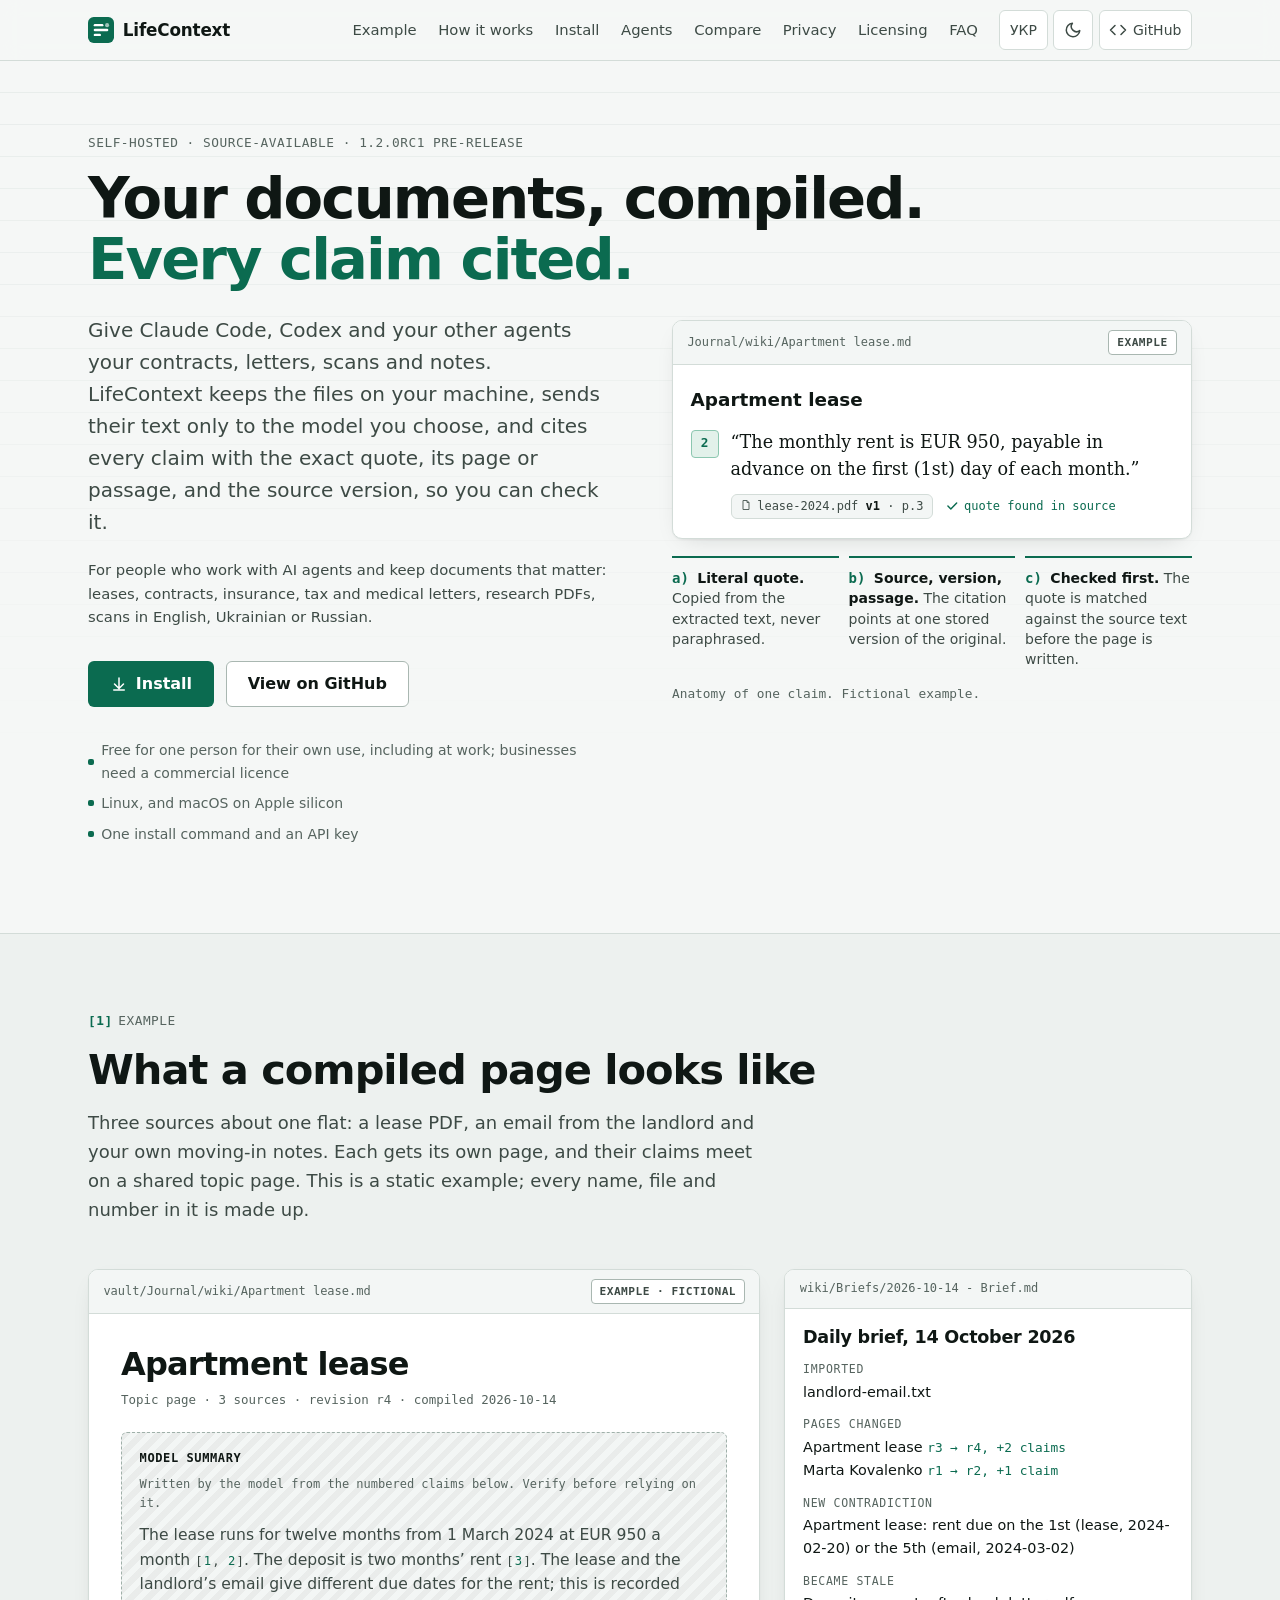
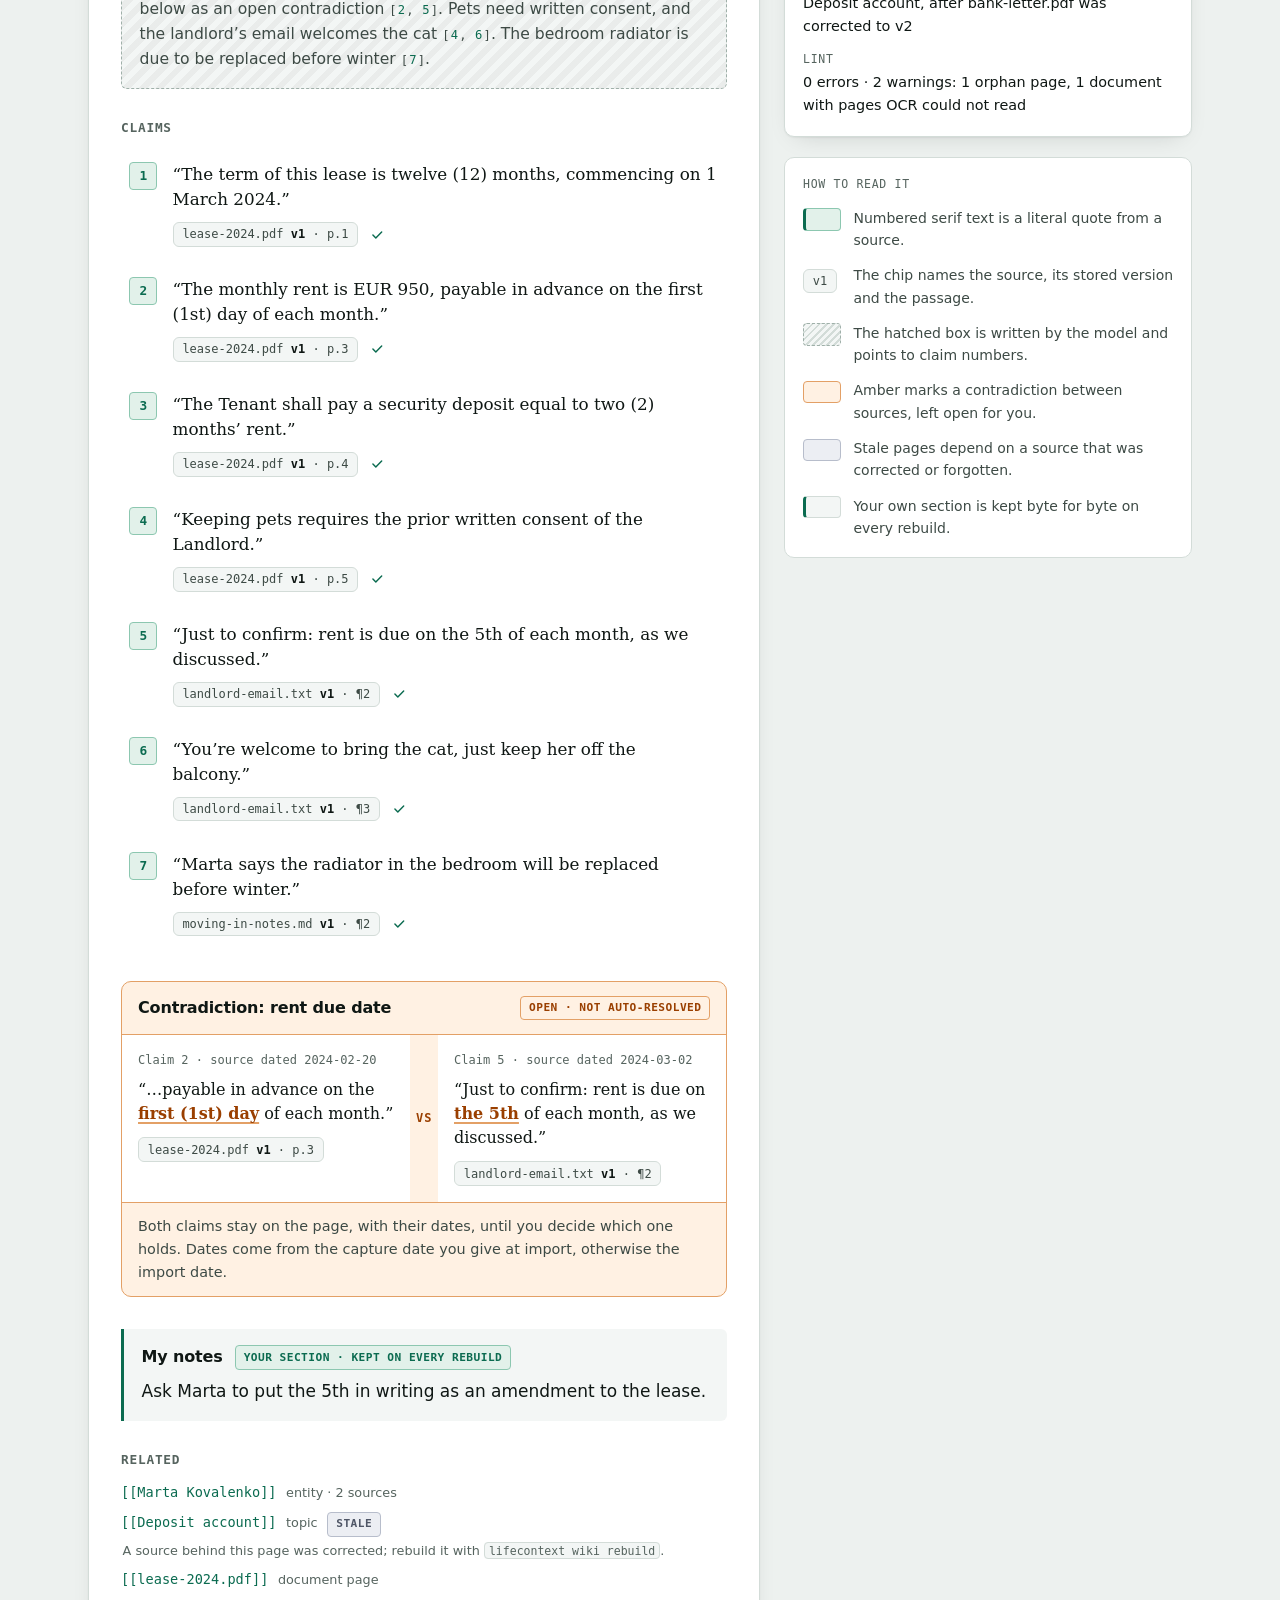
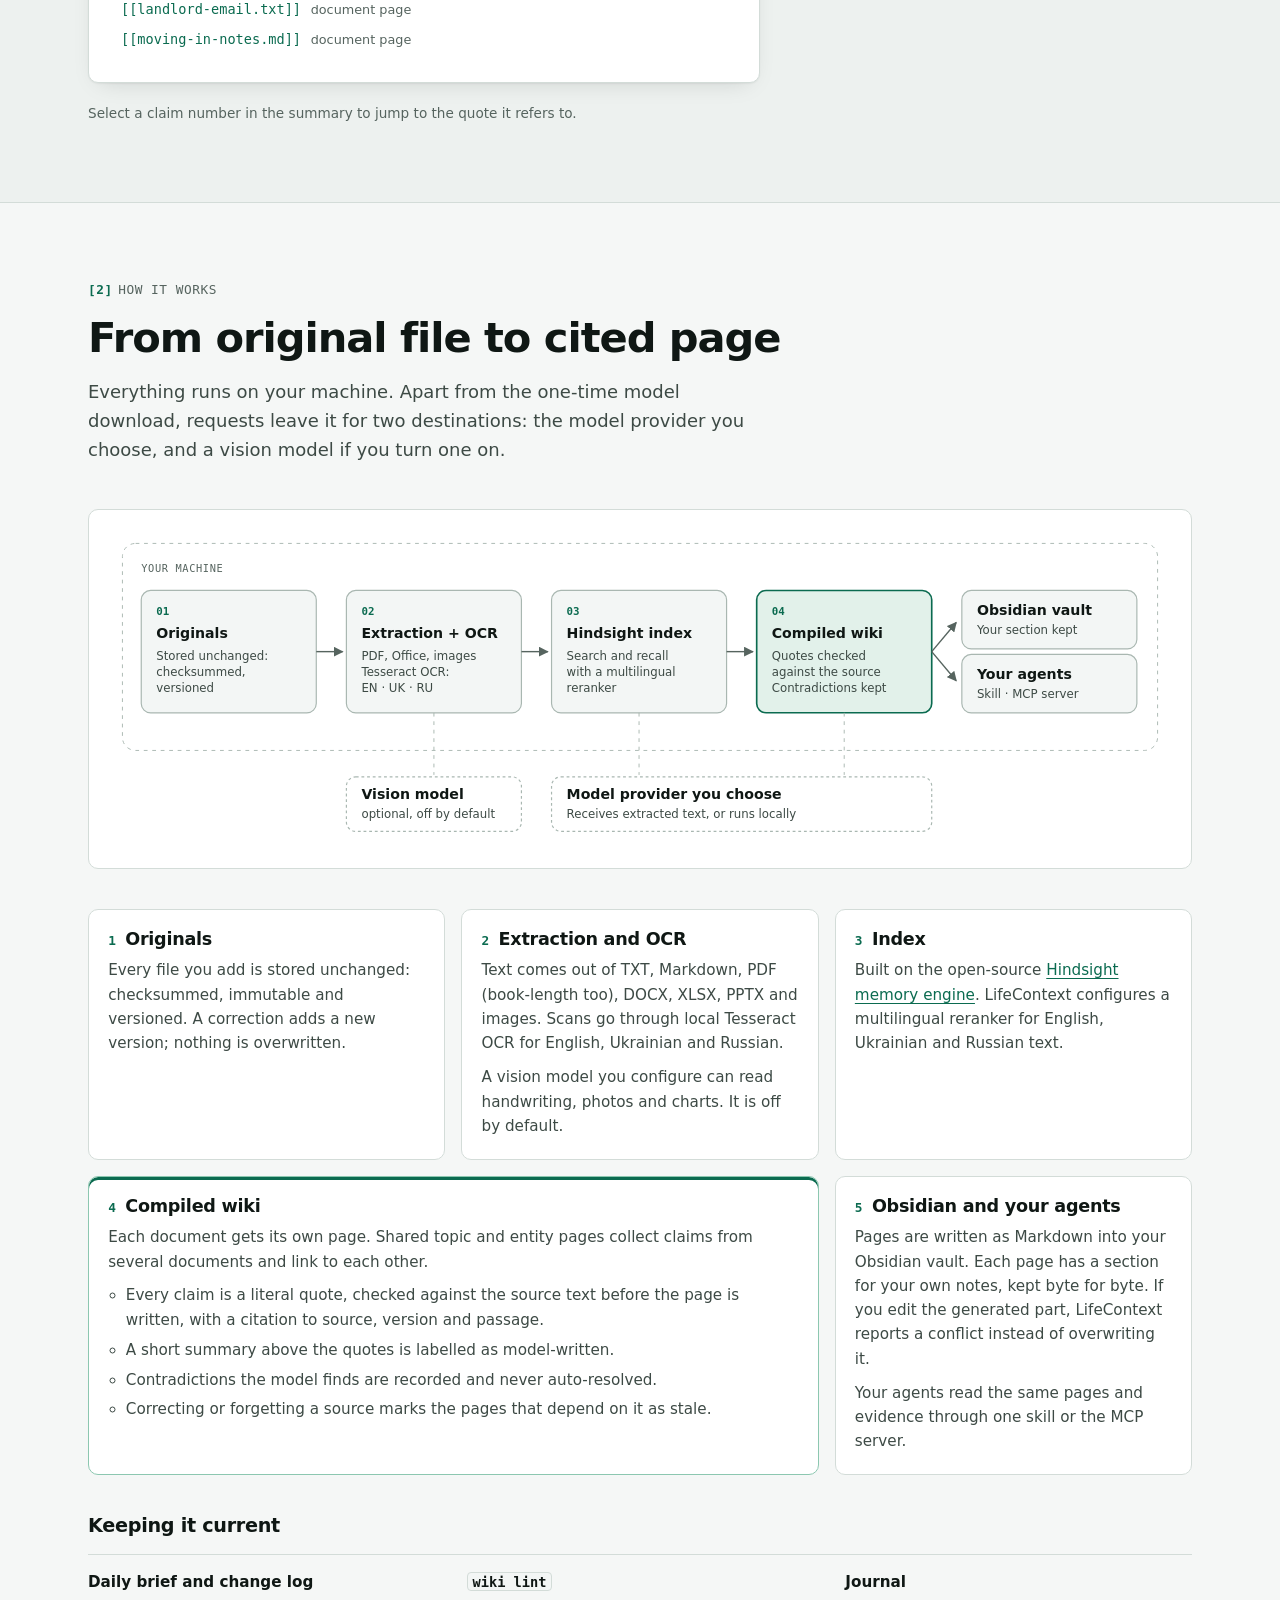
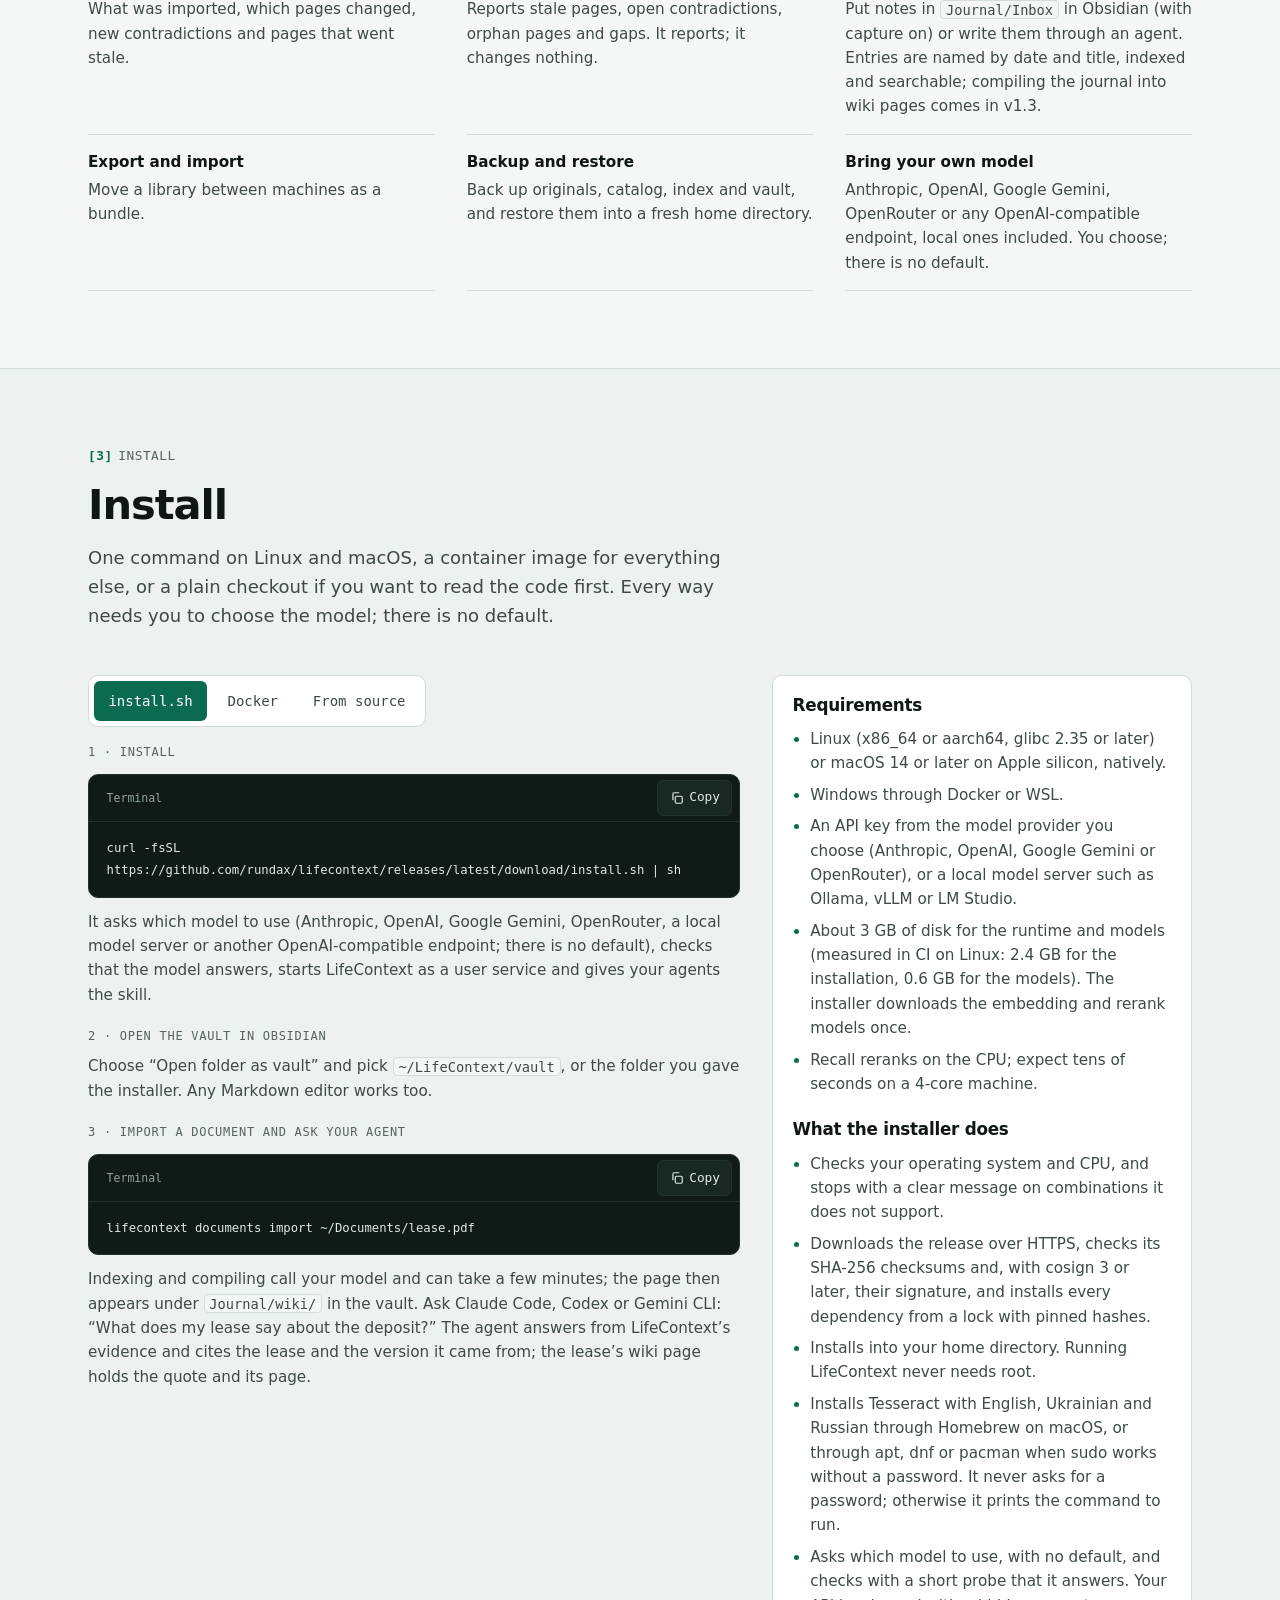
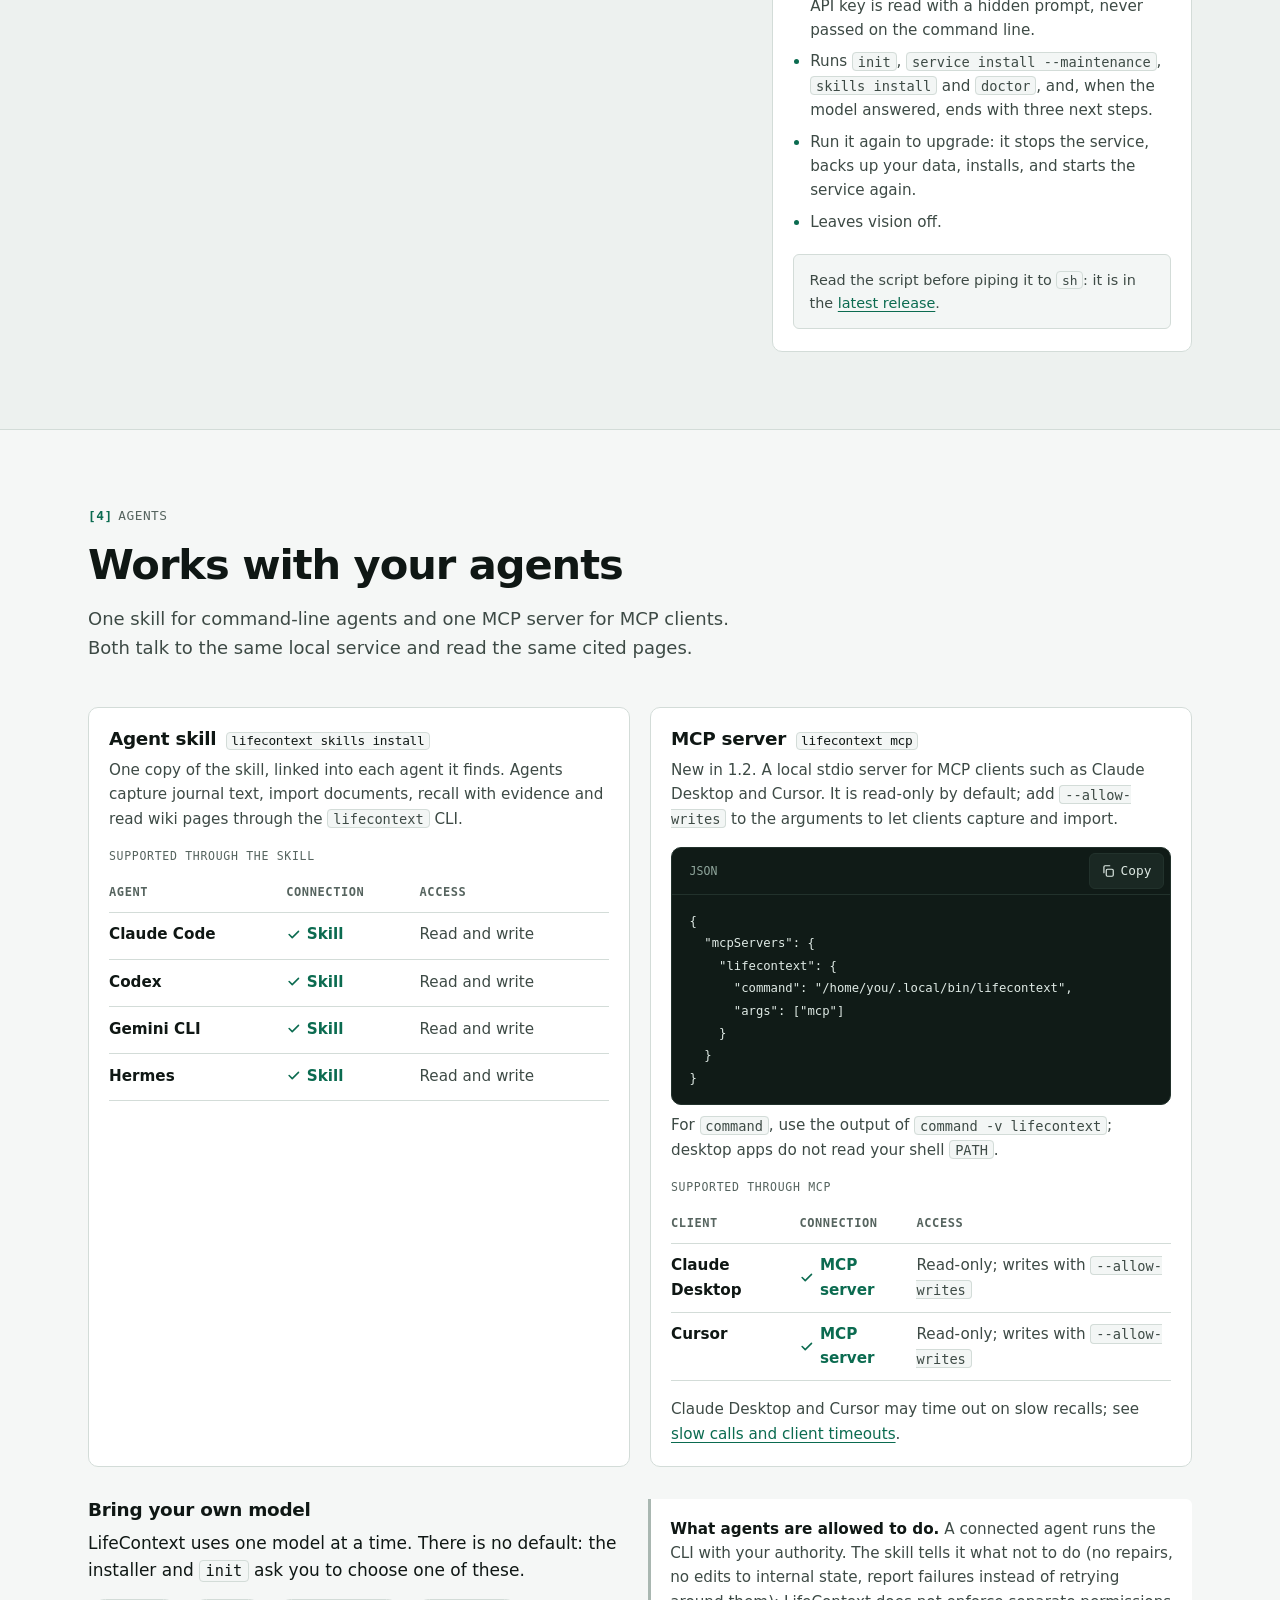
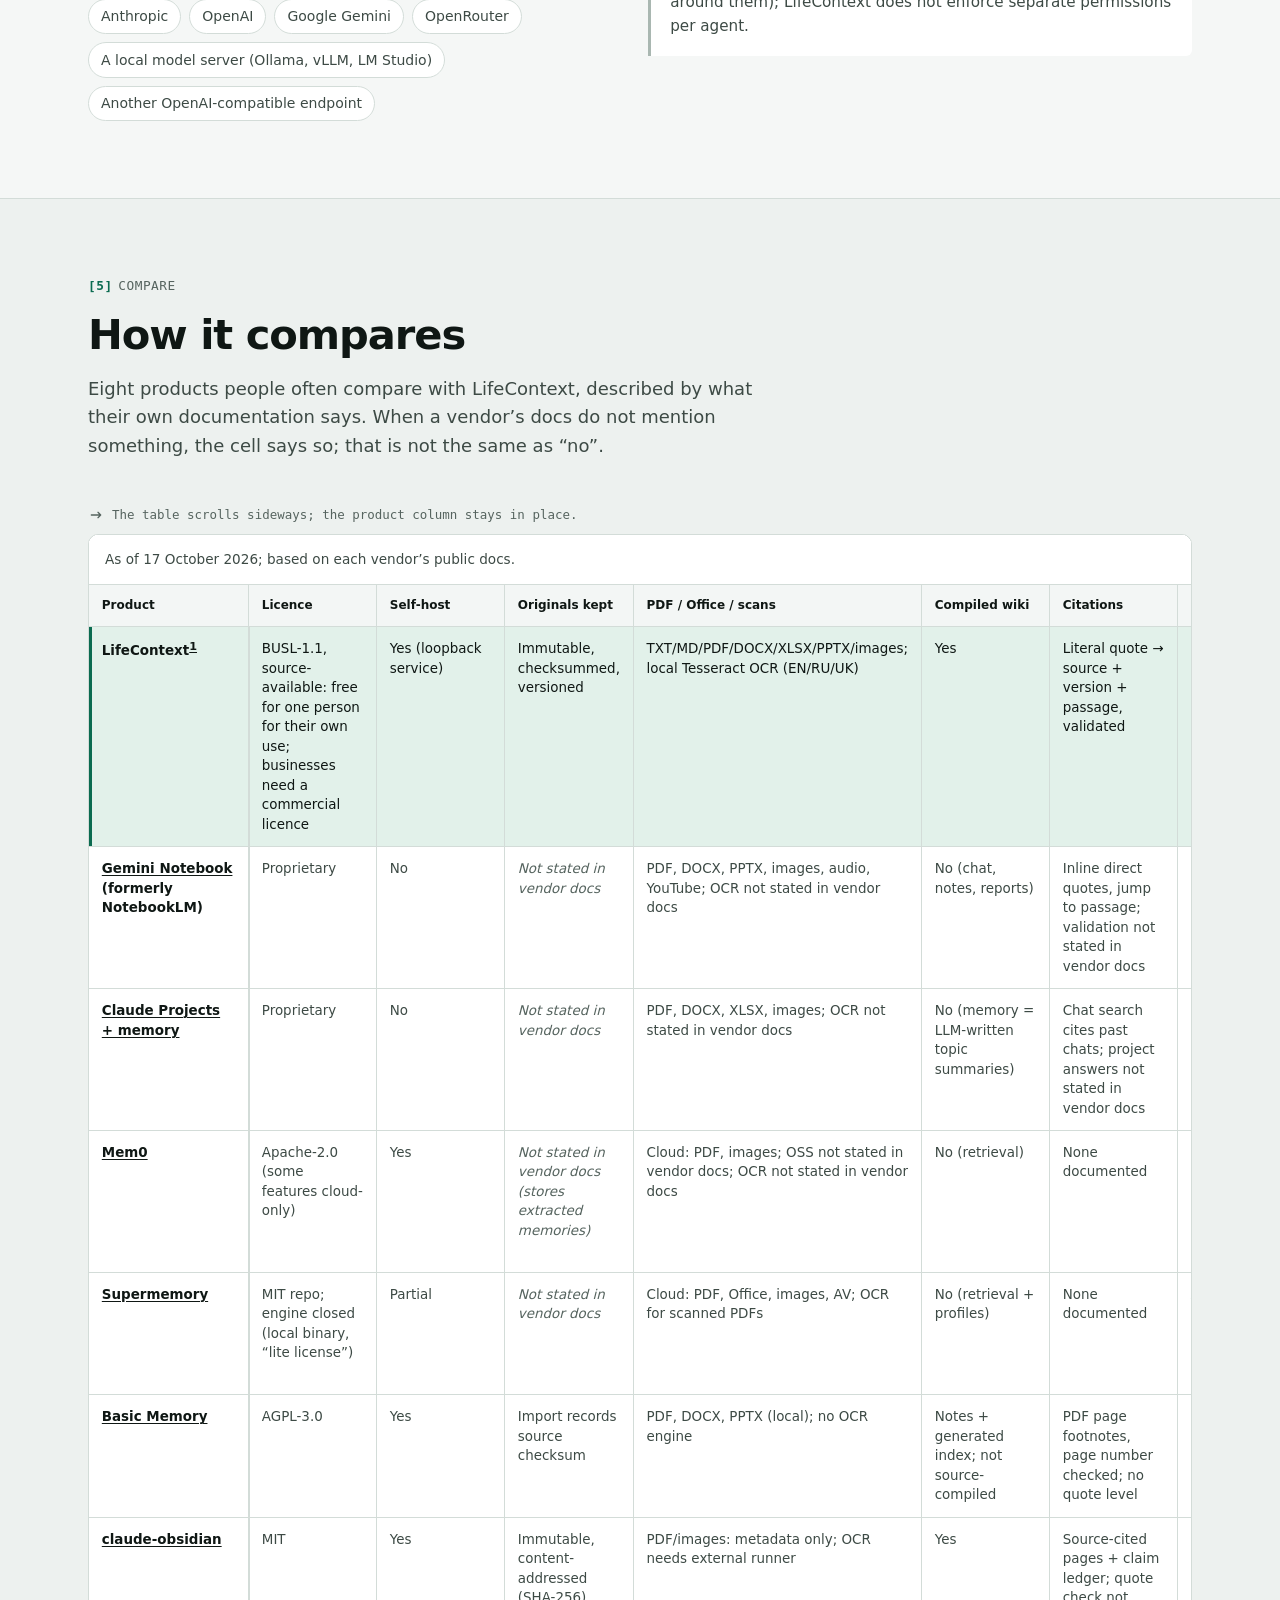
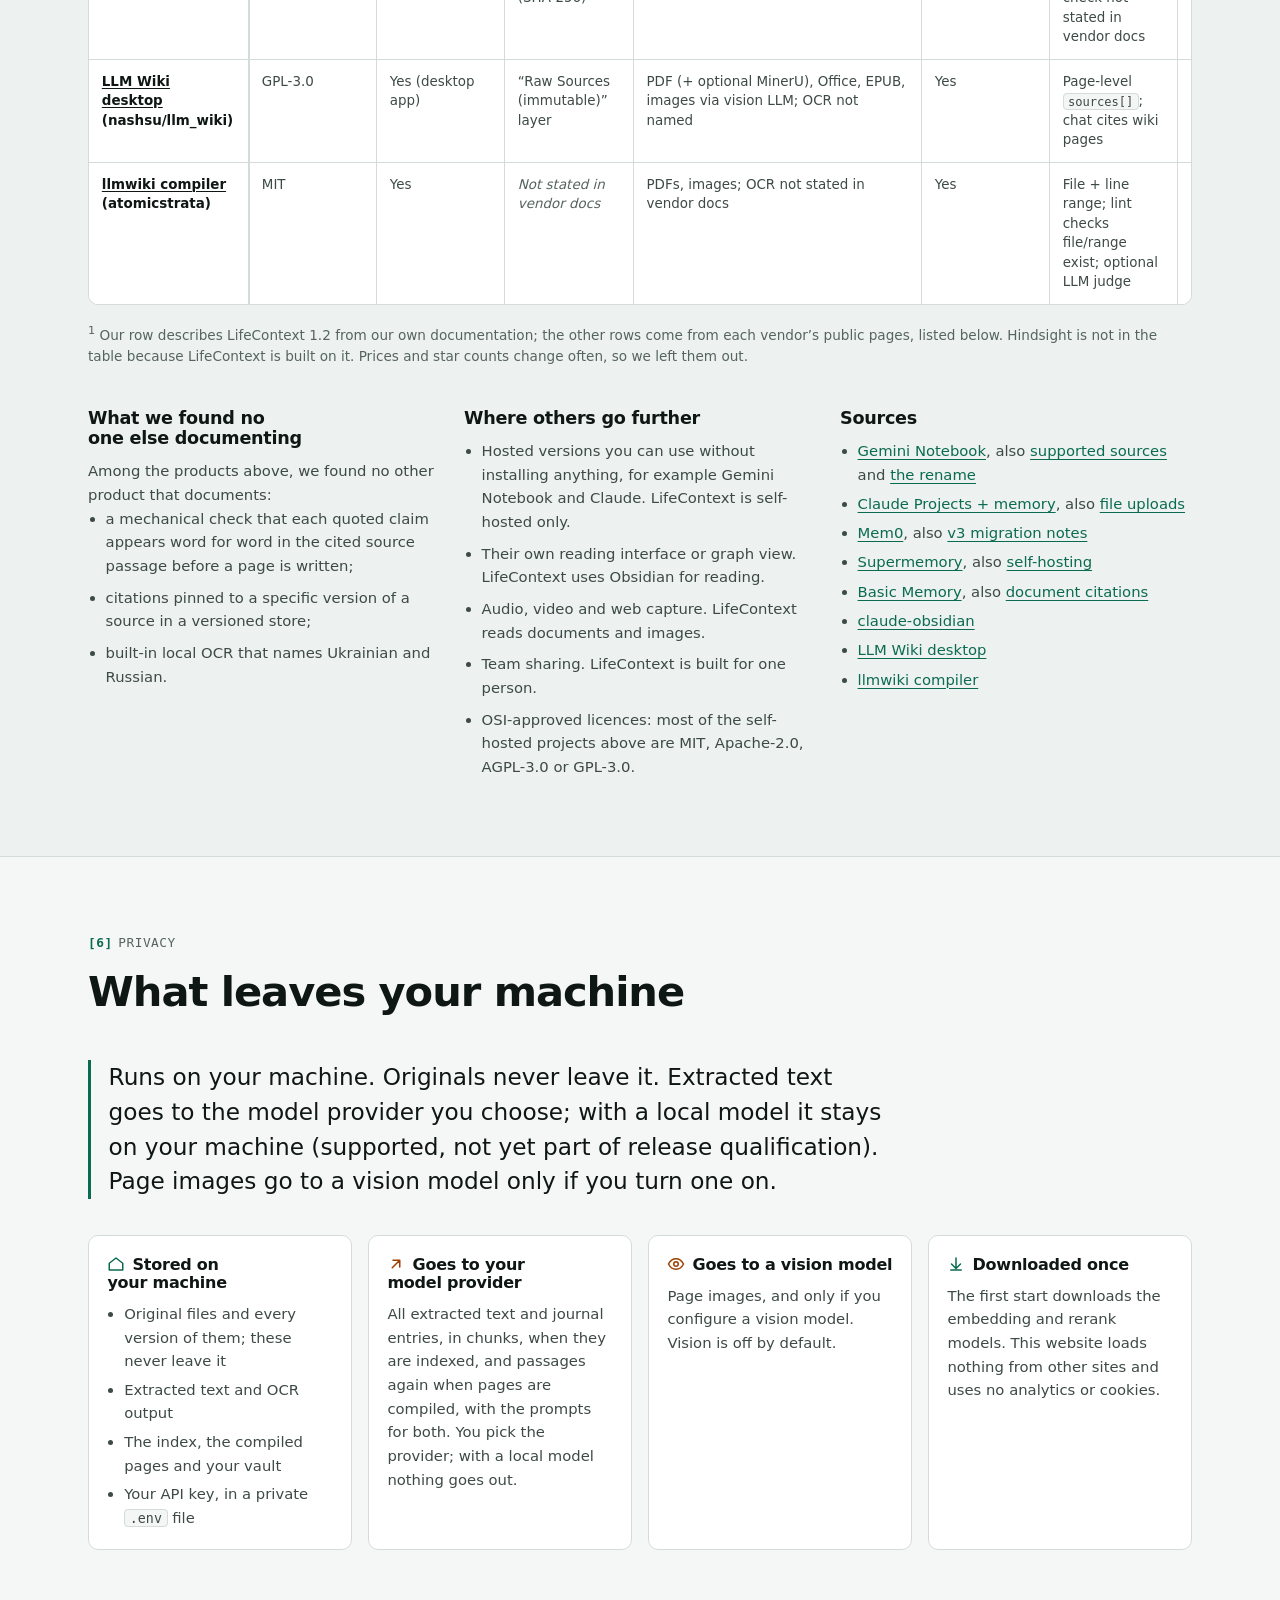
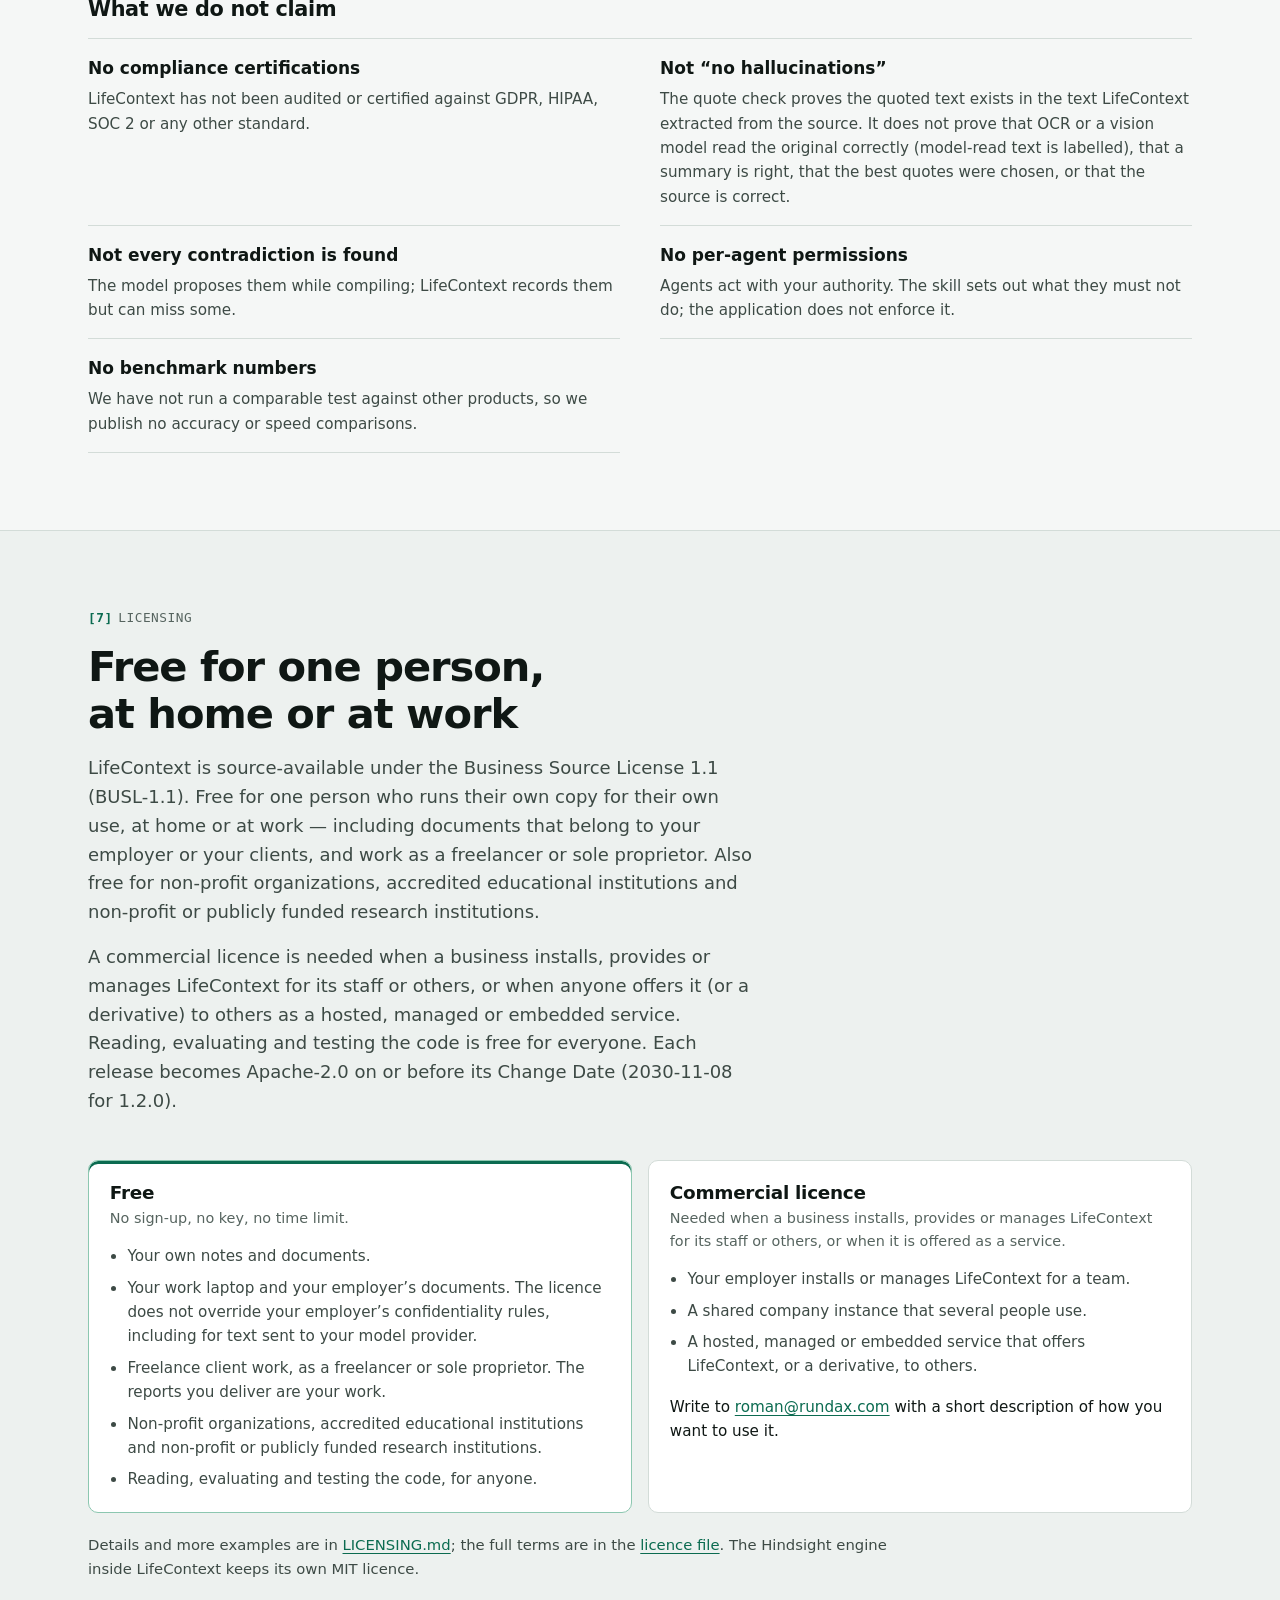
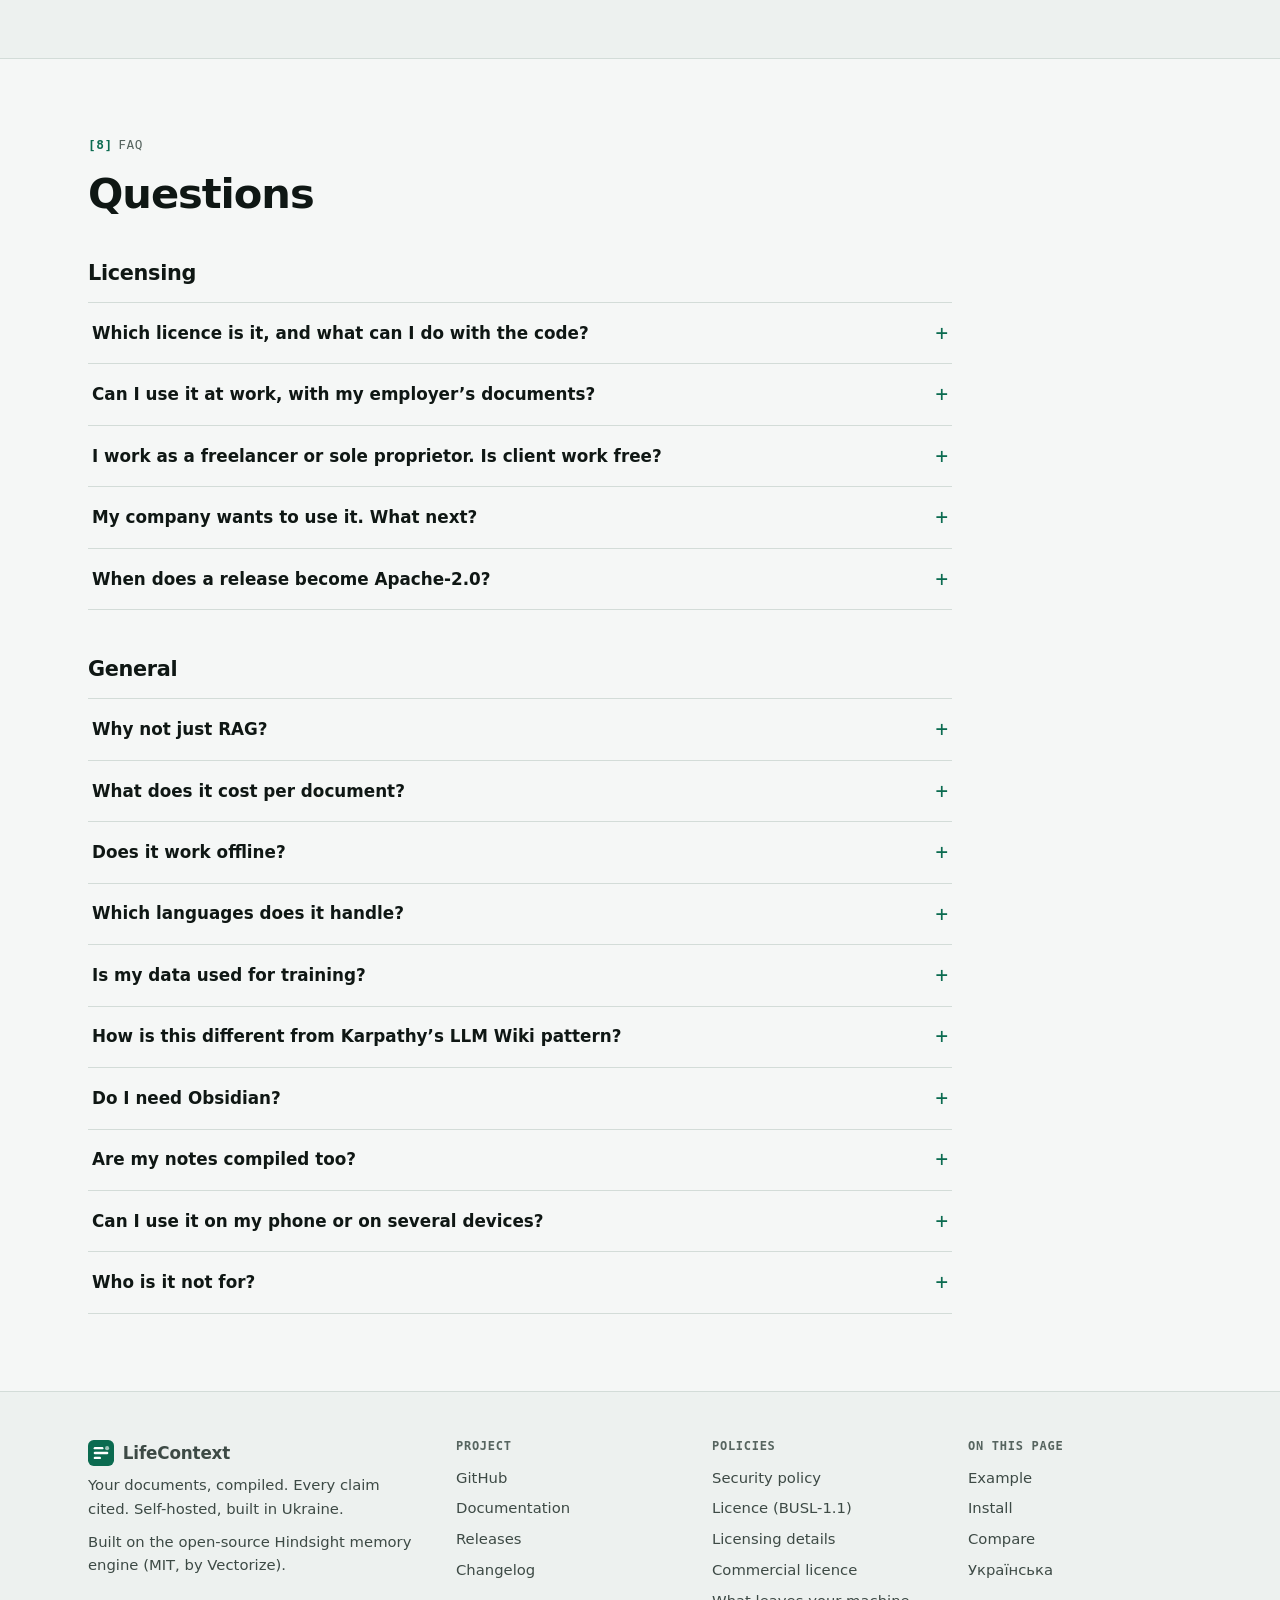
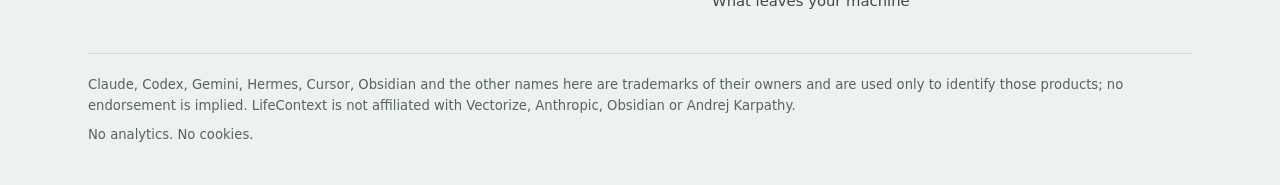
==== commit 31e4f81e: "Site: state the 1.2.0rc1 pre-release, say the Docker image is built locally, show the real Journal/w" ====
--- a/site/index.html
+++ b/site/index.html
@@ -86,7 +86,7 @@
 <section class="hero" aria-labelledby="hero-h">
   <div class="wrap hero-grid">
     <div class="hero-head">
-      <p class="eyebrow">Self-hosted · source-available · v1.2</p>
+      <p class="eyebrow">Self-hosted · source-available · 1.2.0rc1 pre-release</p>
       <h1 id="hero-h">Your documents, compiled. <span class="accent-line">Every claim cited.</span></h1>
     </div>
     <div class="hero-copy">
@@ -108,7 +108,7 @@
 
     <figure class="anatomy" aria-labelledby="anatomy-cap">
       <div class="anatomy-card">
-        <div class="card-bar"><span class="path">wiki/Topics/Apartment lease.md</span><span class="badge badge-example">Example</span></div>
+        <div class="card-bar"><span class="path">Journal/wiki/Apartment lease.md</span><span class="badge badge-example">Example</span></div>
         <div class="anatomy-body">
           <p class="anatomy-title">Apartment lease</p>
           <div class="anatomy-claim">
@@ -143,7 +143,7 @@
 
     <div class="demo">
       <article class="note" aria-labelledby="note-title">
-        <div class="card-bar"><span class="path">vault/wiki/Topics/Apartment lease.md</span><span class="badge badge-example">Example · fictional</span></div>
+        <div class="card-bar"><span class="path">vault/Journal/wiki/Apartment lease.md</span><span class="badge badge-example">Example · fictional</span></div>
         <div class="note-body">
           <h3 id="note-title">Apartment lease</h3>
           <p class="note-meta">Topic page · 3 sources · revision r4 · compiled 2026-10-14</p>
@@ -475,6 +475,7 @@
         <div class="panel" role="tabpanel" id="panel-docker" aria-labelledby="tab-docker">
           <h3 class="panel-title">Docker</h3>
           <p>The image includes Tesseract with English, Ukrainian and Russian and the local models, and runs as an unprivileged user. No port is published: the service listens on loopback inside the container, and you talk to it with <code>docker exec</code>. Your key goes in a Compose secret, never into the image; the other settings apply on the first start. Set the provider and model you chose: there is no default, and without them the container waits and logs which one is missing.</p>
+          <p>While 1.2.0rc1 is a pre-release, the image is not published: build it from a checkout with <code>docker compose build</code> (about 3 GB) before you start it.</p>
           <p class="step-label">compose.yaml</p>
           <div class="code">
             <div class="code-head"><span>compose.yaml</span><button class="copy" type="button" data-copy="code-compose" aria-label="Copy compose.yaml" data-done="Copied" data-manual="Press Ctrl+C (⌘C on Mac)" hidden><svg viewBox="0 0 24 24" fill="none" stroke="currentColor" stroke-width="2" stroke-linecap="round" stroke-linejoin="round" aria-hidden="true" focusable="false"><rect x="9" y="9" width="12" height="12" rx="2"/><path d="M5 15V5a2 2 0 0 1 2-2h8"/></svg><span data-label>Copy</span></button></div>
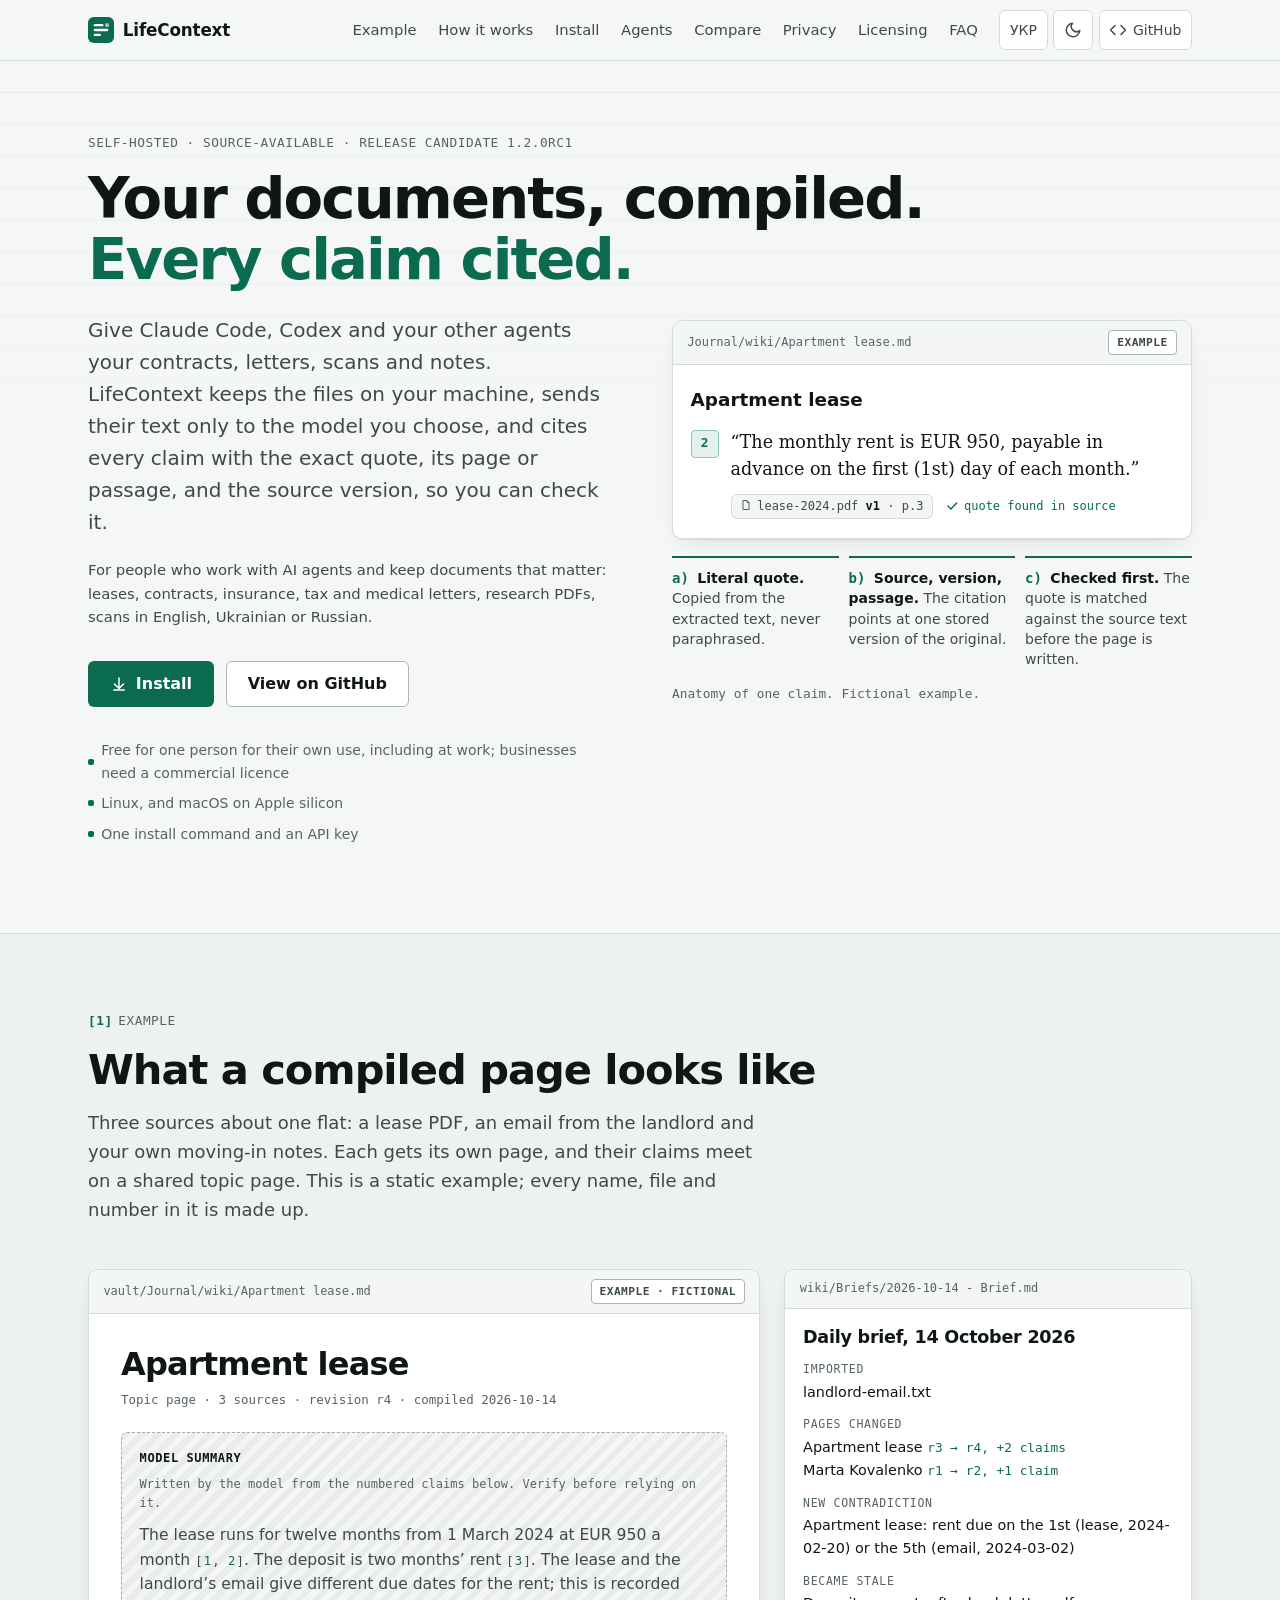
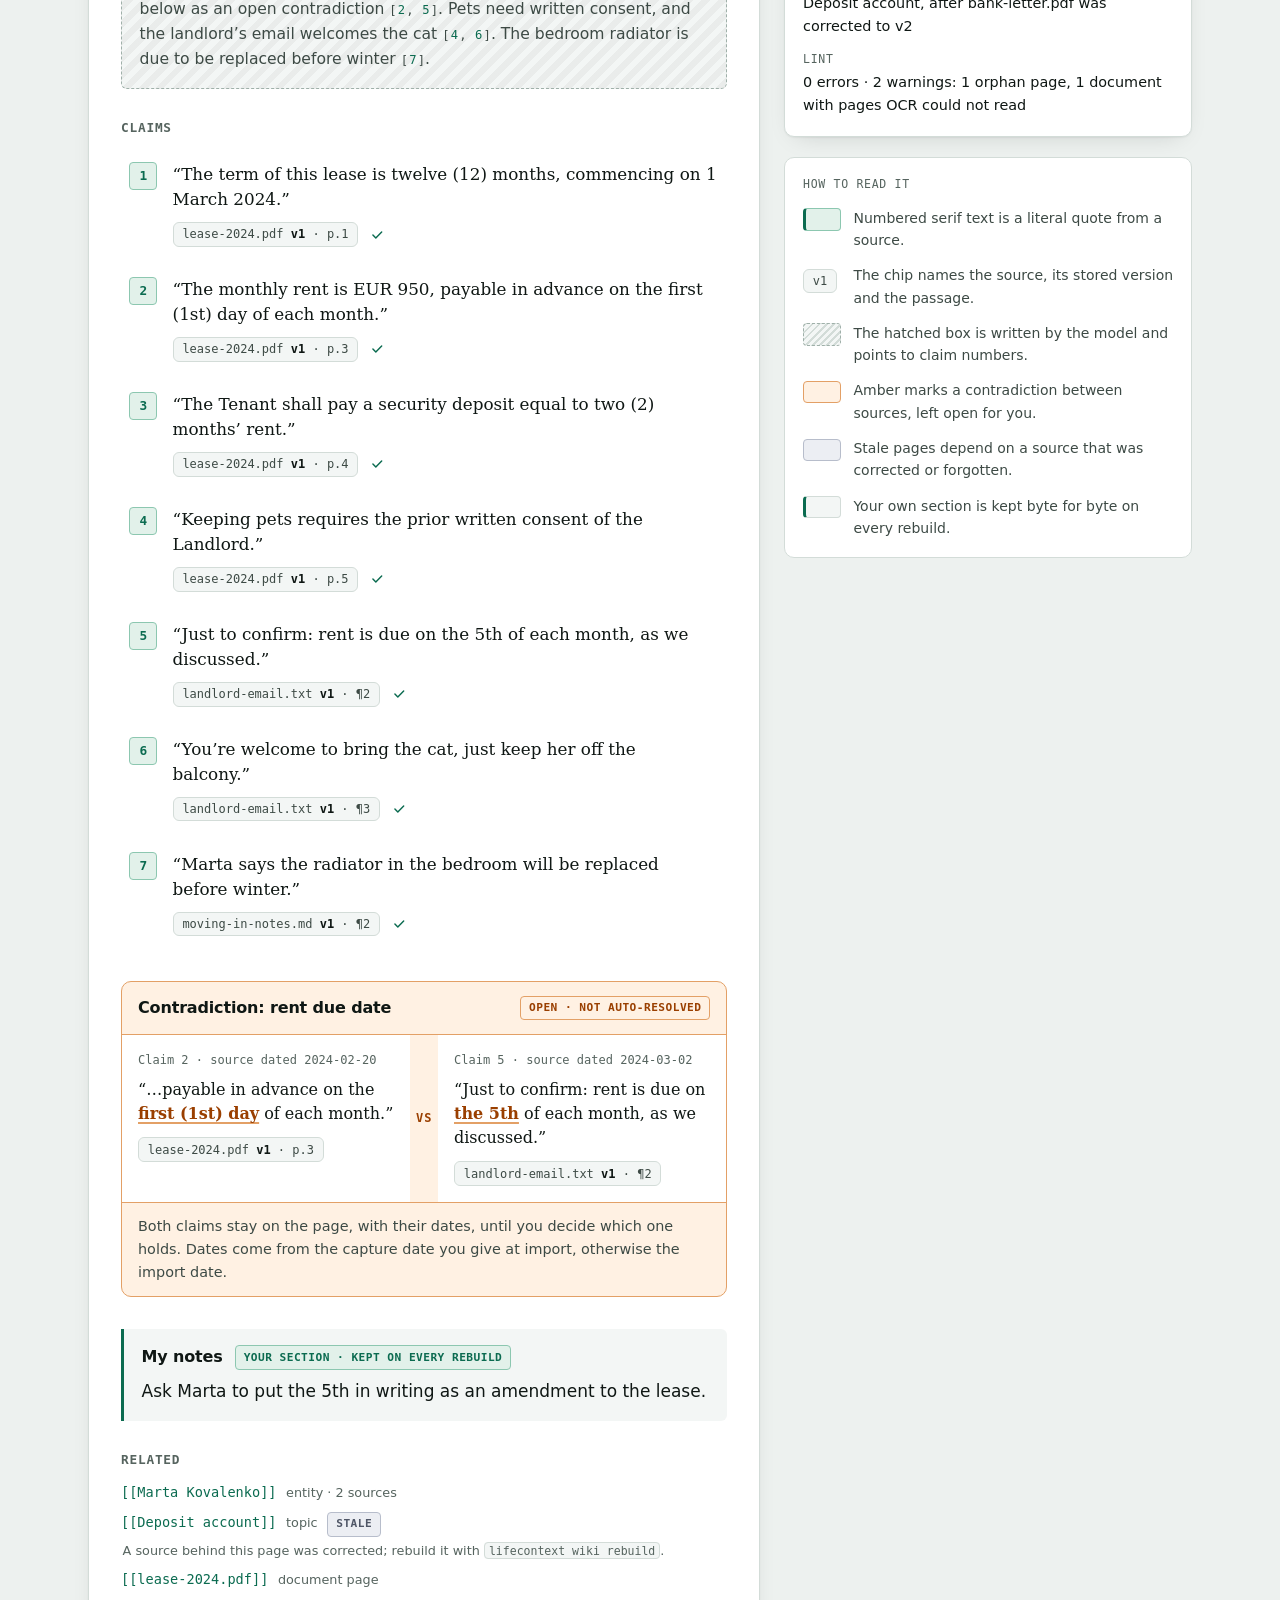
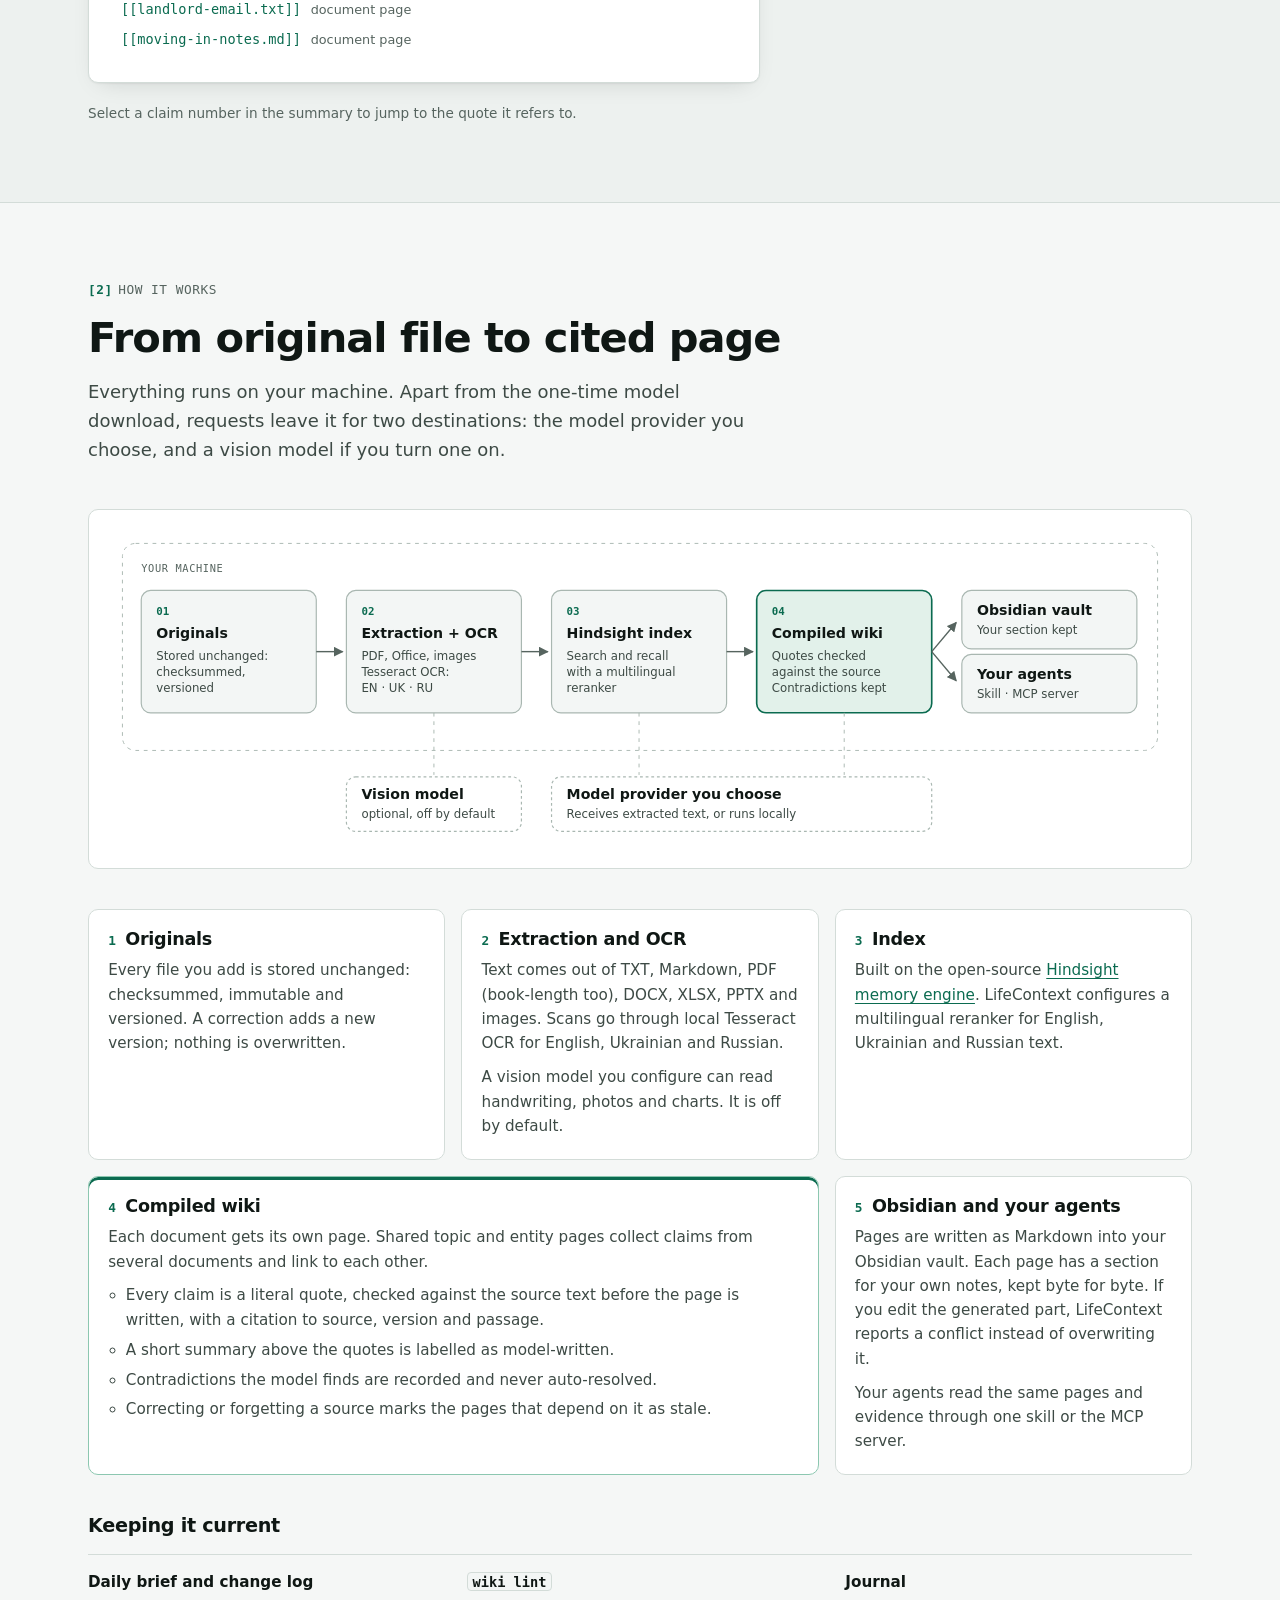
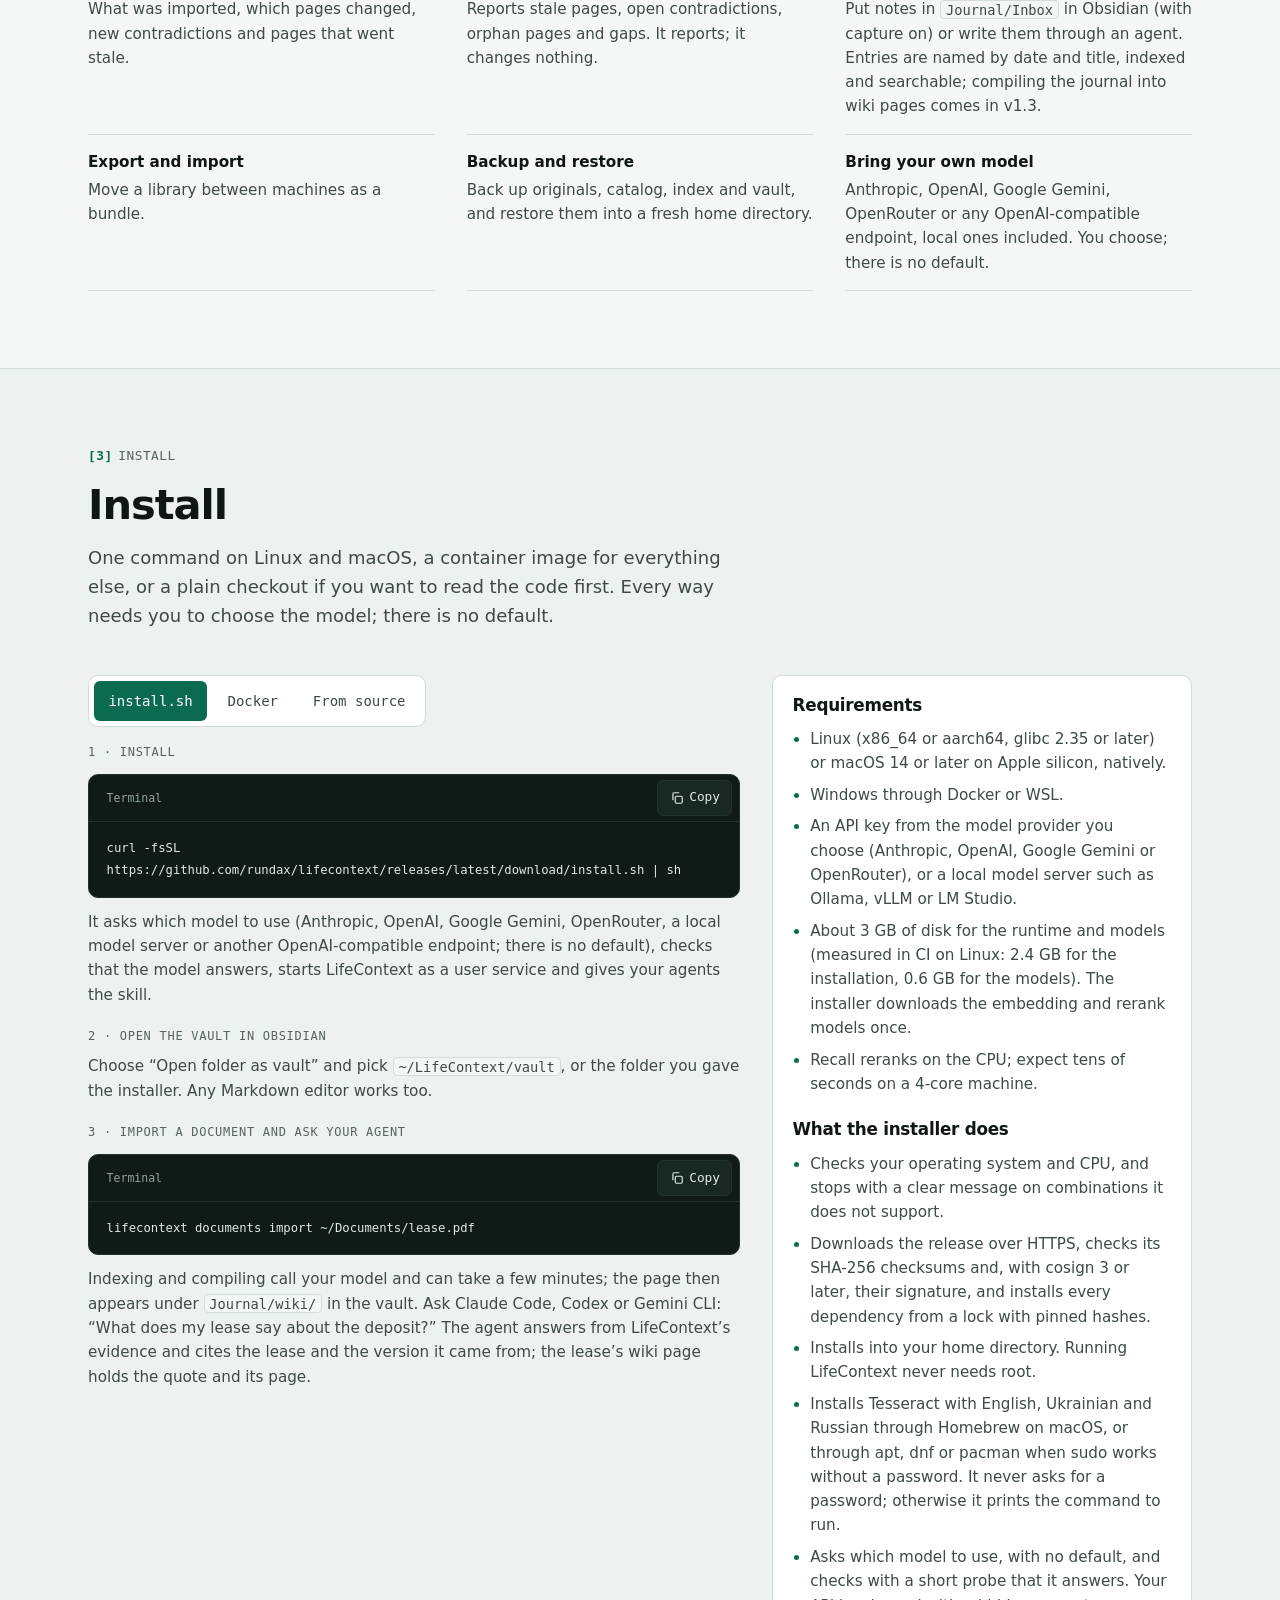
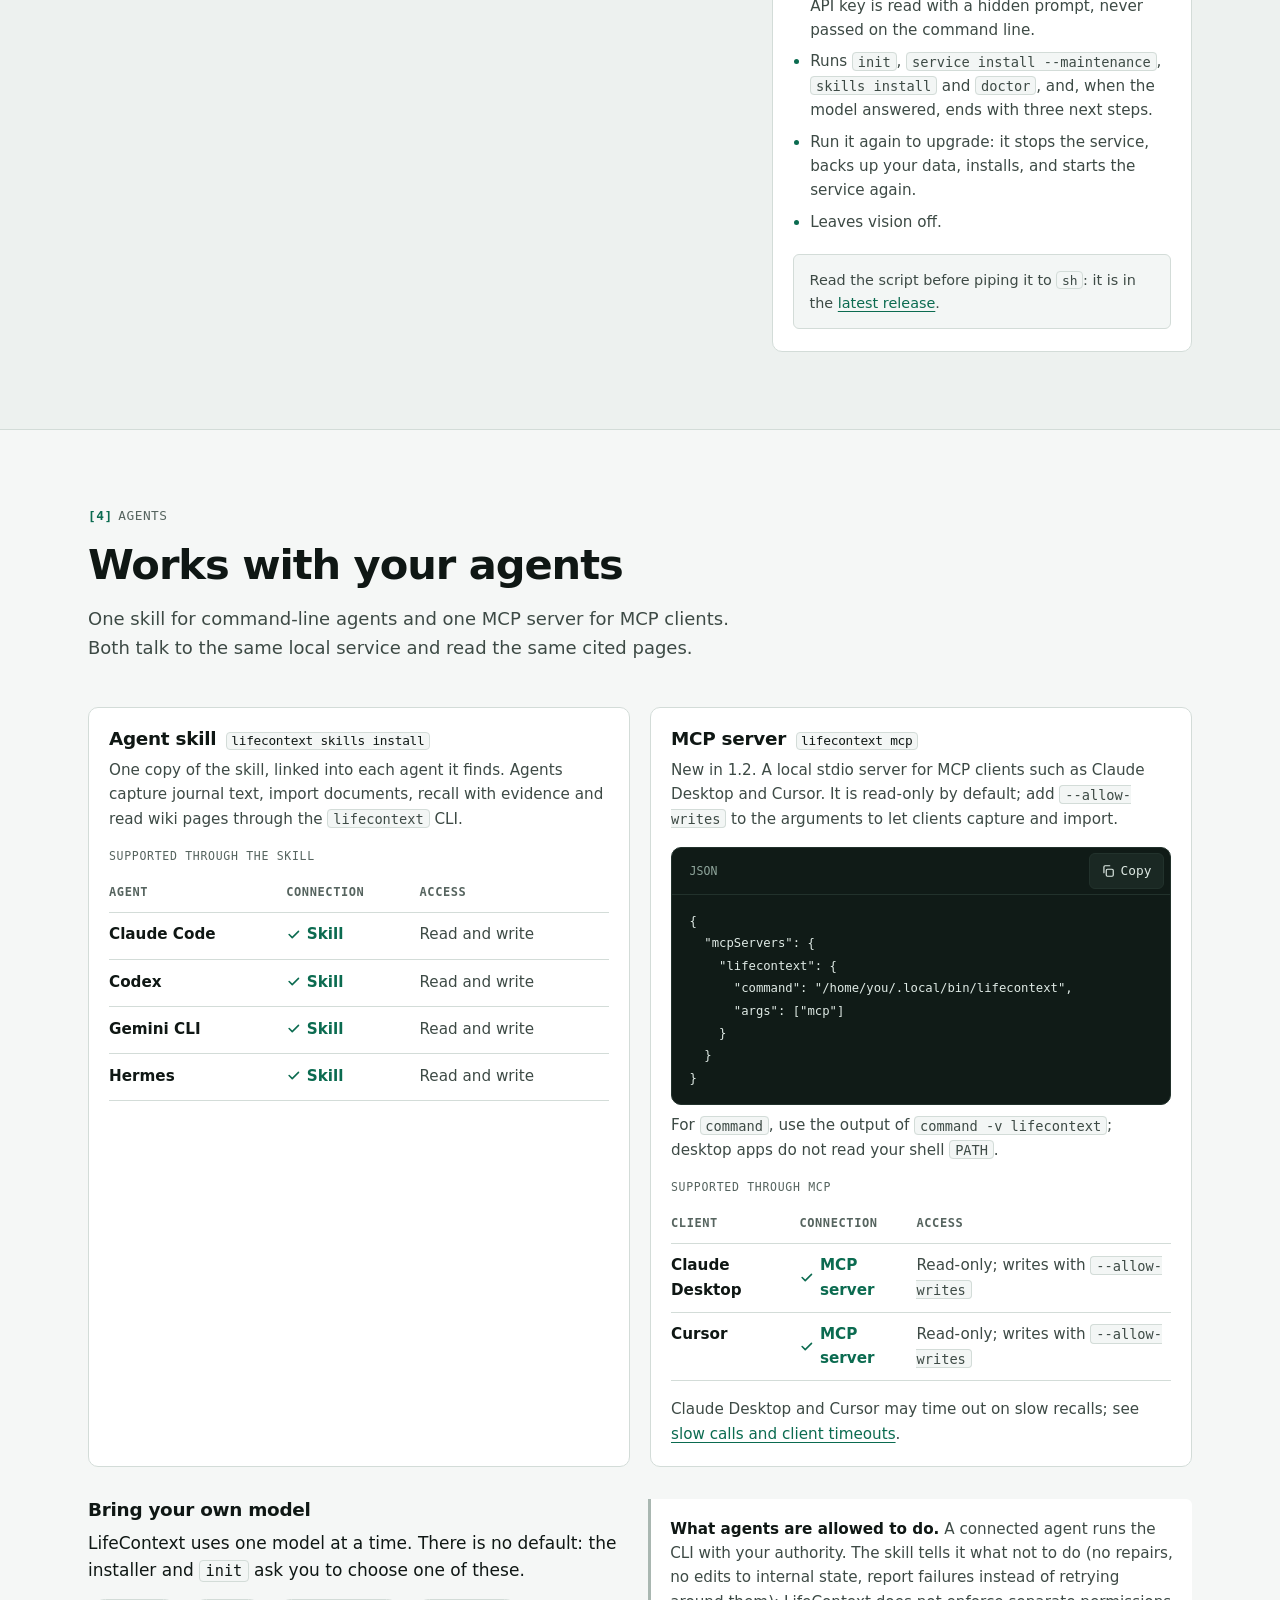
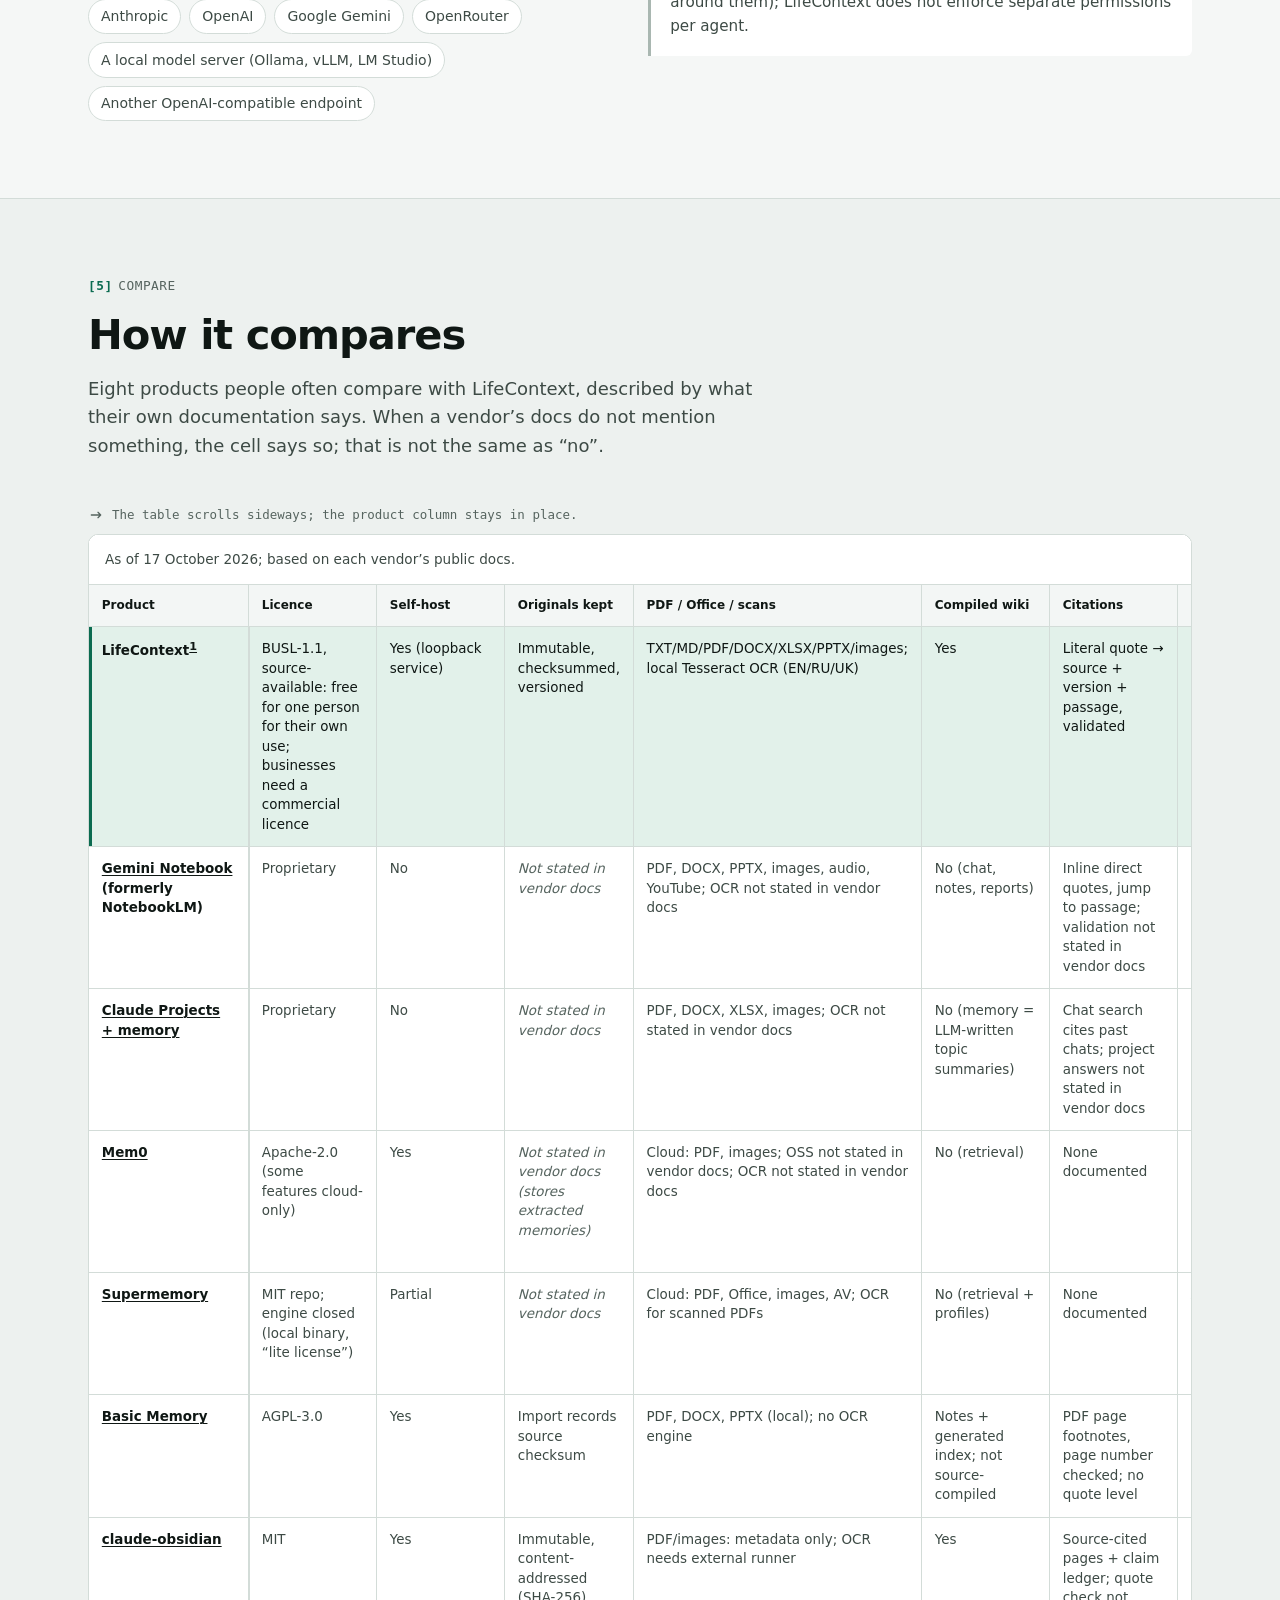
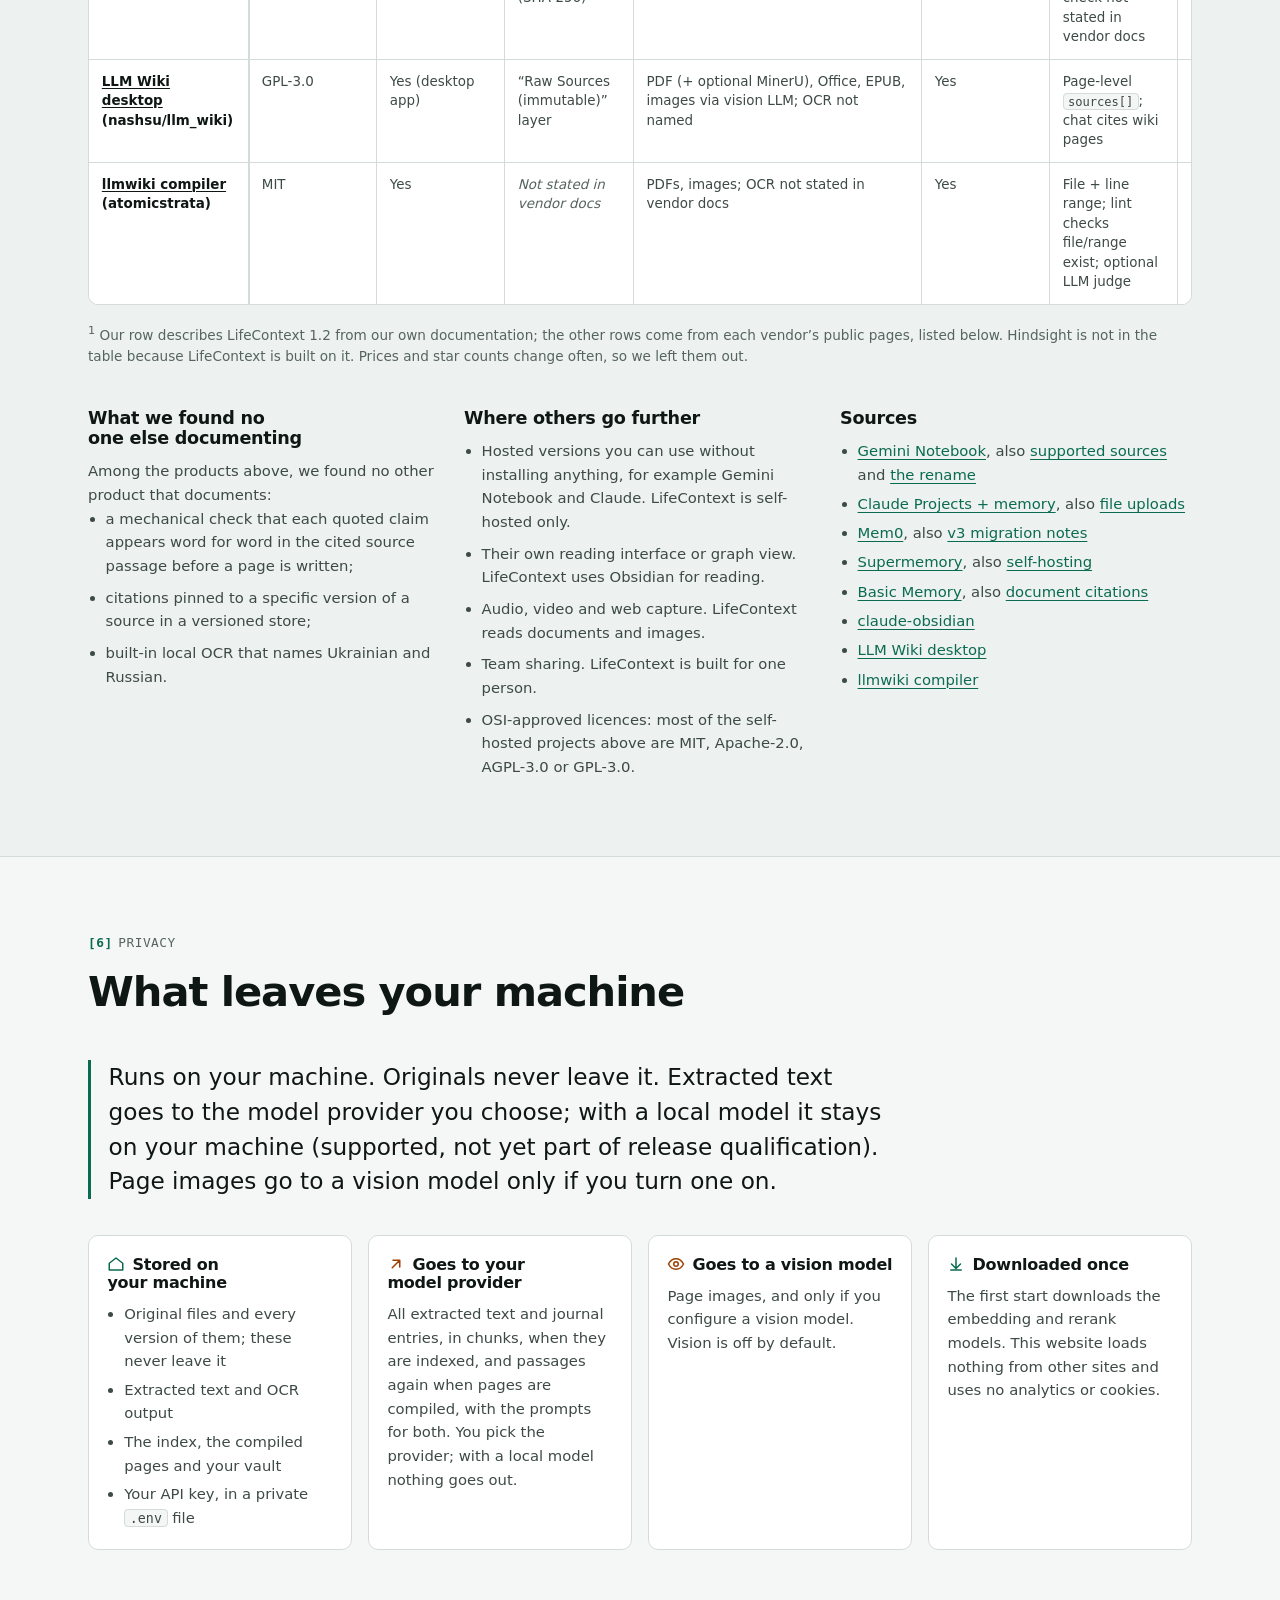
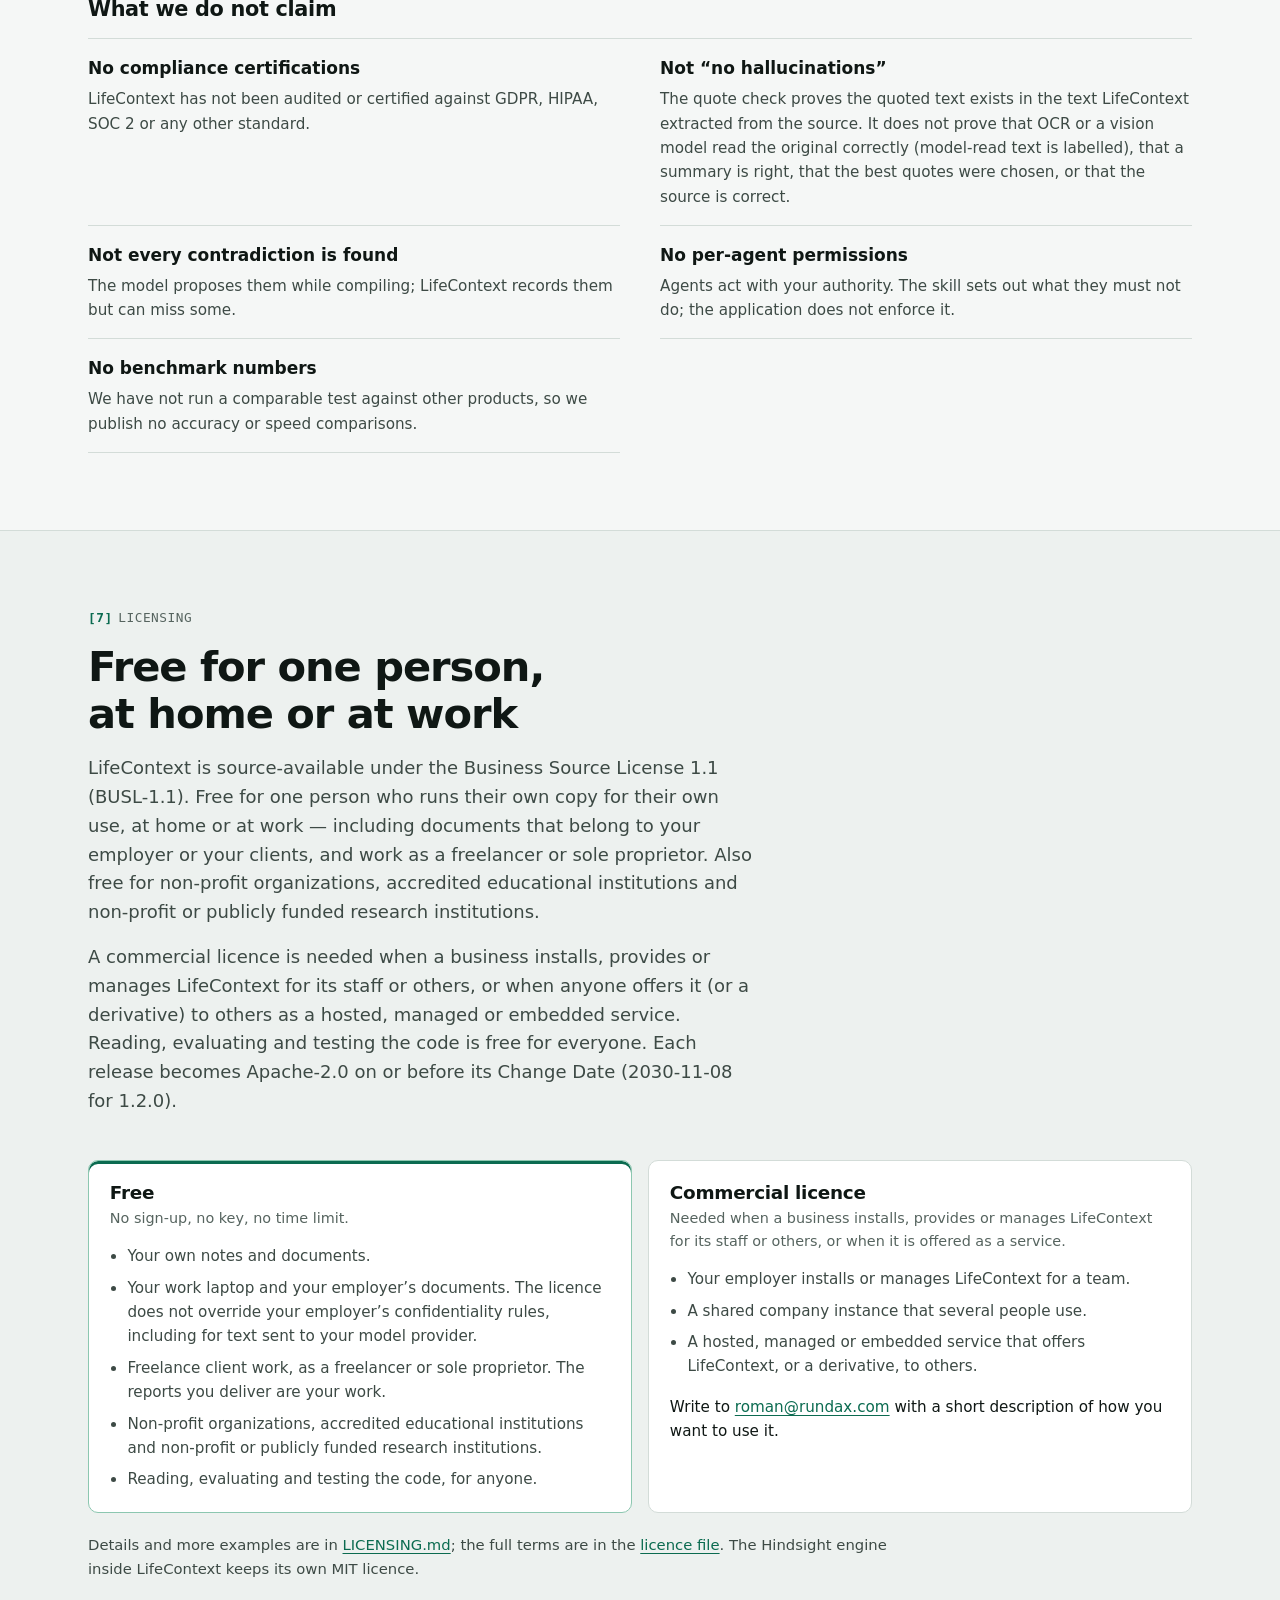
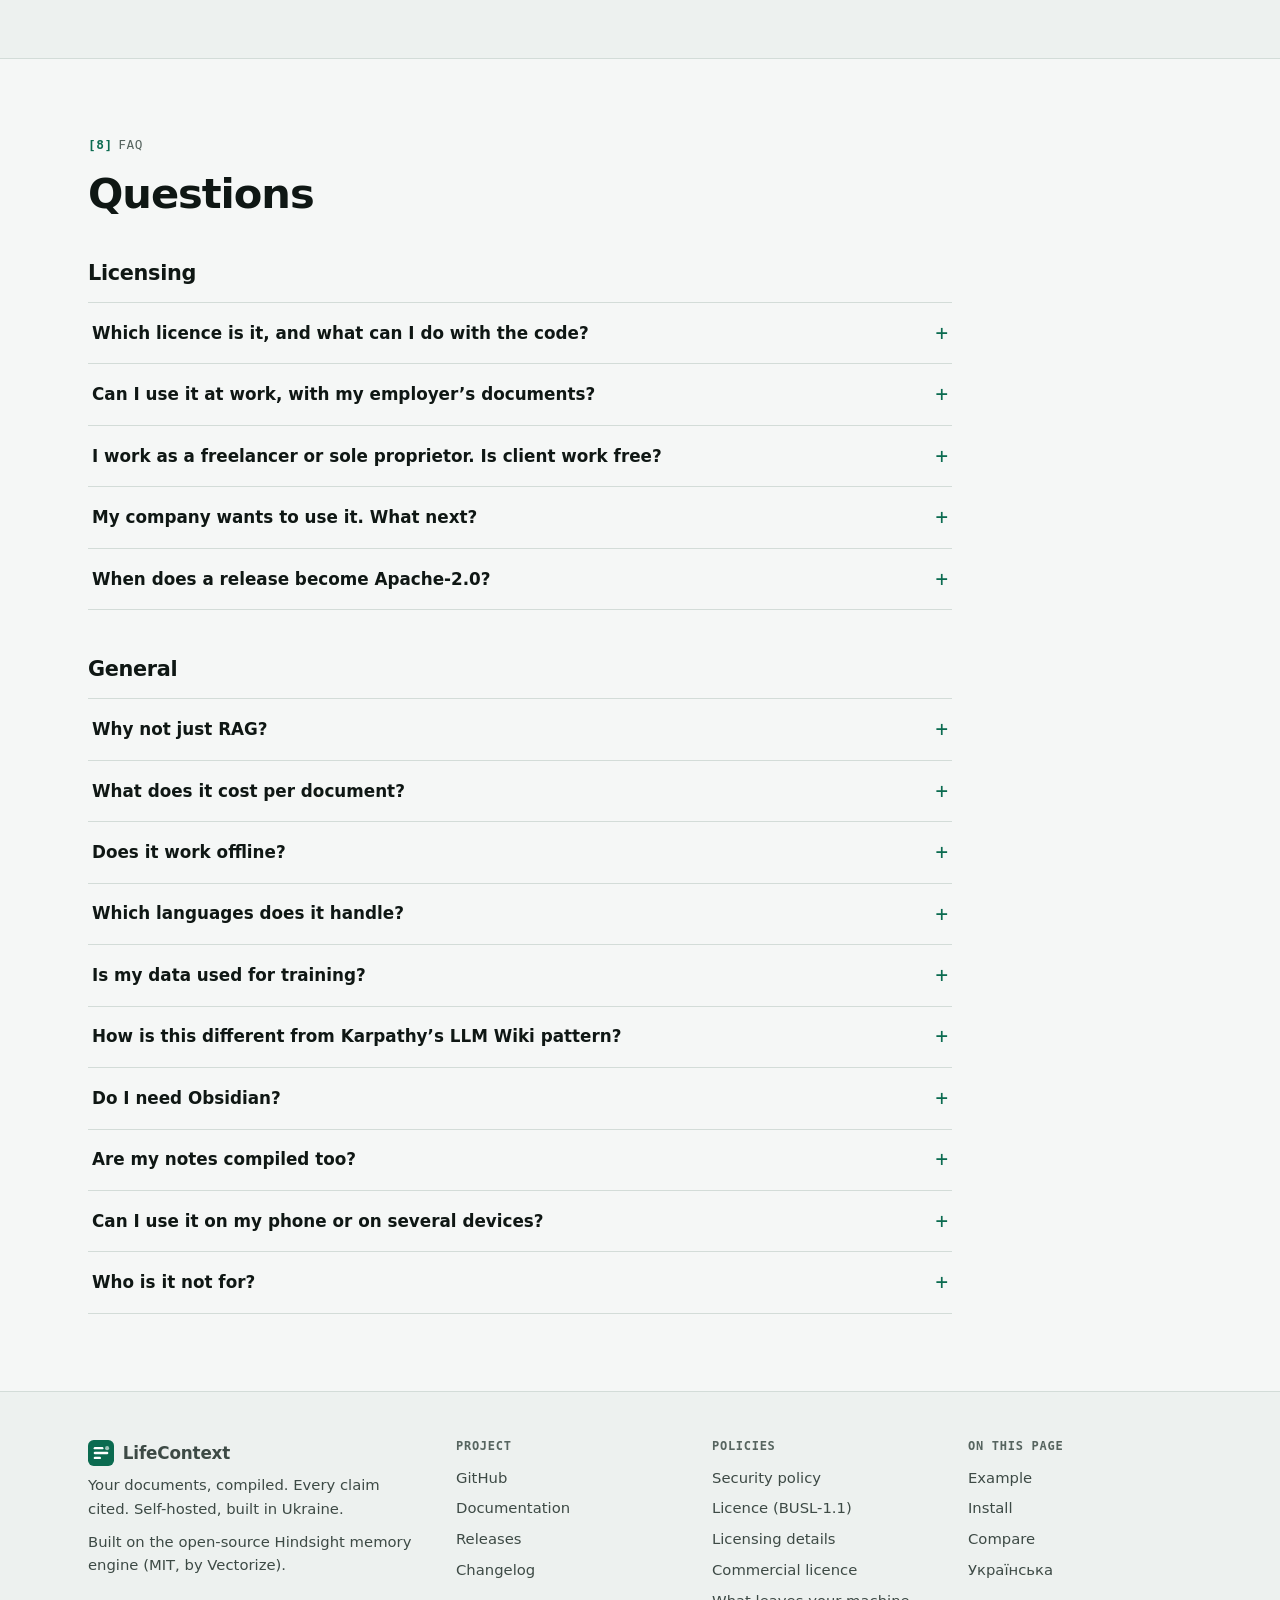
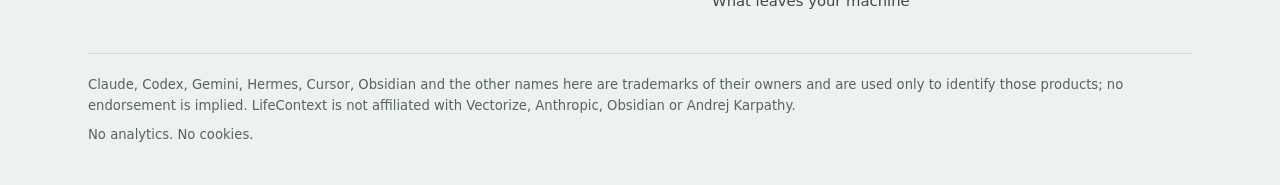
==== commit 49e358c0: "Site: call 1.2.0rc1 a release candidate and spell out the local Docker build in both languages" ====
--- a/site/index.html
+++ b/site/index.html
@@ -17,7 +17,7 @@
 <meta property="og:type" content="website">
 <meta property="og:site_name" content="LifeContext">
 <meta property="og:title" content="LifeContext: your documents, compiled. Every claim cited.">
-<meta property="og:description" content="Your AI agents read your leases, letters and scans with receipts: every claim is a literal quote, checked against the source and cited to its page and version. Self-hosted; the files stay on your machine.">
+<meta property="og:description" content="Your leases, letters and scans compiled into a wiki where every claim is a literal quote, checked against the source and cited to its page and version. Your AI agents answer from it. Self-hosted; the files stay on your machine.">
 <meta property="og:url" content="https://rundax.github.io/lifecontext/">
 <meta property="og:image" content="https://rundax.github.io/lifecontext/og.png">
 <meta property="og:image:width" content="1200">
@@ -86,7 +86,7 @@
 <section class="hero" aria-labelledby="hero-h">
   <div class="wrap hero-grid">
     <div class="hero-head">
-      <p class="eyebrow">Self-hosted · source-available · 1.2.0rc1 pre-release</p>
+      <p class="eyebrow">Self-hosted · source-available · release candidate 1.2.0rc1</p>
       <h1 id="hero-h">Your documents, compiled. <span class="accent-line">Every claim cited.</span></h1>
     </div>
     <div class="hero-copy">
@@ -475,7 +475,7 @@
         <div class="panel" role="tabpanel" id="panel-docker" aria-labelledby="tab-docker">
           <h3 class="panel-title">Docker</h3>
           <p>The image includes Tesseract with English, Ukrainian and Russian and the local models, and runs as an unprivileged user. No port is published: the service listens on loopback inside the container, and you talk to it with <code>docker exec</code>. Your key goes in a Compose secret, never into the image; the other settings apply on the first start. Set the provider and model you chose: there is no default, and without them the container waits and logs which one is missing.</p>
-          <p>While 1.2.0rc1 is a pre-release, the image is not published: build it from a checkout with <code>docker compose build</code> (about 3 GB) before you start it.</p>
+          <p>While 1.2.0rc1 is a release candidate, the image is not published. Clone the repository, build the image with <code>docker compose build</code> (it takes about 3 GB) and start it with the compose.yaml in the root of the clone.</p>
           <p class="step-label">compose.yaml</p>
           <div class="code">
             <div class="code-head"><span>compose.yaml</span><button class="copy" type="button" data-copy="code-compose" aria-label="Copy compose.yaml" data-done="Copied" data-manual="Press Ctrl+C (⌘C on Mac)" hidden><svg viewBox="0 0 24 24" fill="none" stroke="currentColor" stroke-width="2" stroke-linecap="round" stroke-linejoin="round" aria-hidden="true" focusable="false"><rect x="9" y="9" width="12" height="12" rx="2"/><path d="M5 15V5a2 2 0 0 1 2-2h8"/></svg><span data-label>Copy</span></button></div>
@@ -503,7 +503,8 @@
           <p class="step-label">Add the key, start, check</p>
           <div class="code">
             <div class="code-head"><span>Terminal</span><button class="copy" type="button" data-copy="code-docker" aria-label="Copy Docker commands" data-done="Copied" data-manual="Press Ctrl+C (⌘C on Mac)" hidden><svg viewBox="0 0 24 24" fill="none" stroke="currentColor" stroke-width="2" stroke-linecap="round" stroke-linejoin="round" aria-hidden="true" focusable="false"><rect x="9" y="9" width="12" height="12" rx="2"/><path d="M5 15V5a2 2 0 0 1 2-2h8"/></svg><span data-label>Copy</span></button></div>
-            <pre tabindex="0"><code id="code-docker">mkdir -p secrets
+            <pre tabindex="0"><code id="code-docker">docker compose build      <span class="c"># in a clone of the repository, until the image is published</span>
+mkdir -p secrets
 (umask 077 &amp;&amp; cat &gt; secrets/lifecontext_api_key)   <span class="c"># paste the key, Enter, Ctrl-D</span>
 docker compose up -d
 docker compose exec lifecontext lifecontext doctor</code></pre>
@@ -967,7 +968,7 @@
         </details>
         <details>
           <summary>Which languages does it handle?</summary>
-          <div class="answer"><p>OCR covers English, Ukrainian and Russian. LifeContext configures a multilingual reranker for English, Ukrainian and Russian text. Quotes stay in the language of the source, because they are literal.</p></div>
+          <div class="answer"><p>OCR covers English, Ukrainian and Russian. Search uses an English-only embedding model with a multilingual reranker, so search in Ukrainian and Russian is weaker for now; a later release improves it. Quotes stay in the language of the source, because they are literal.</p></div>
         </details>
         <details>
           <summary>Is my data used for training?</summary>
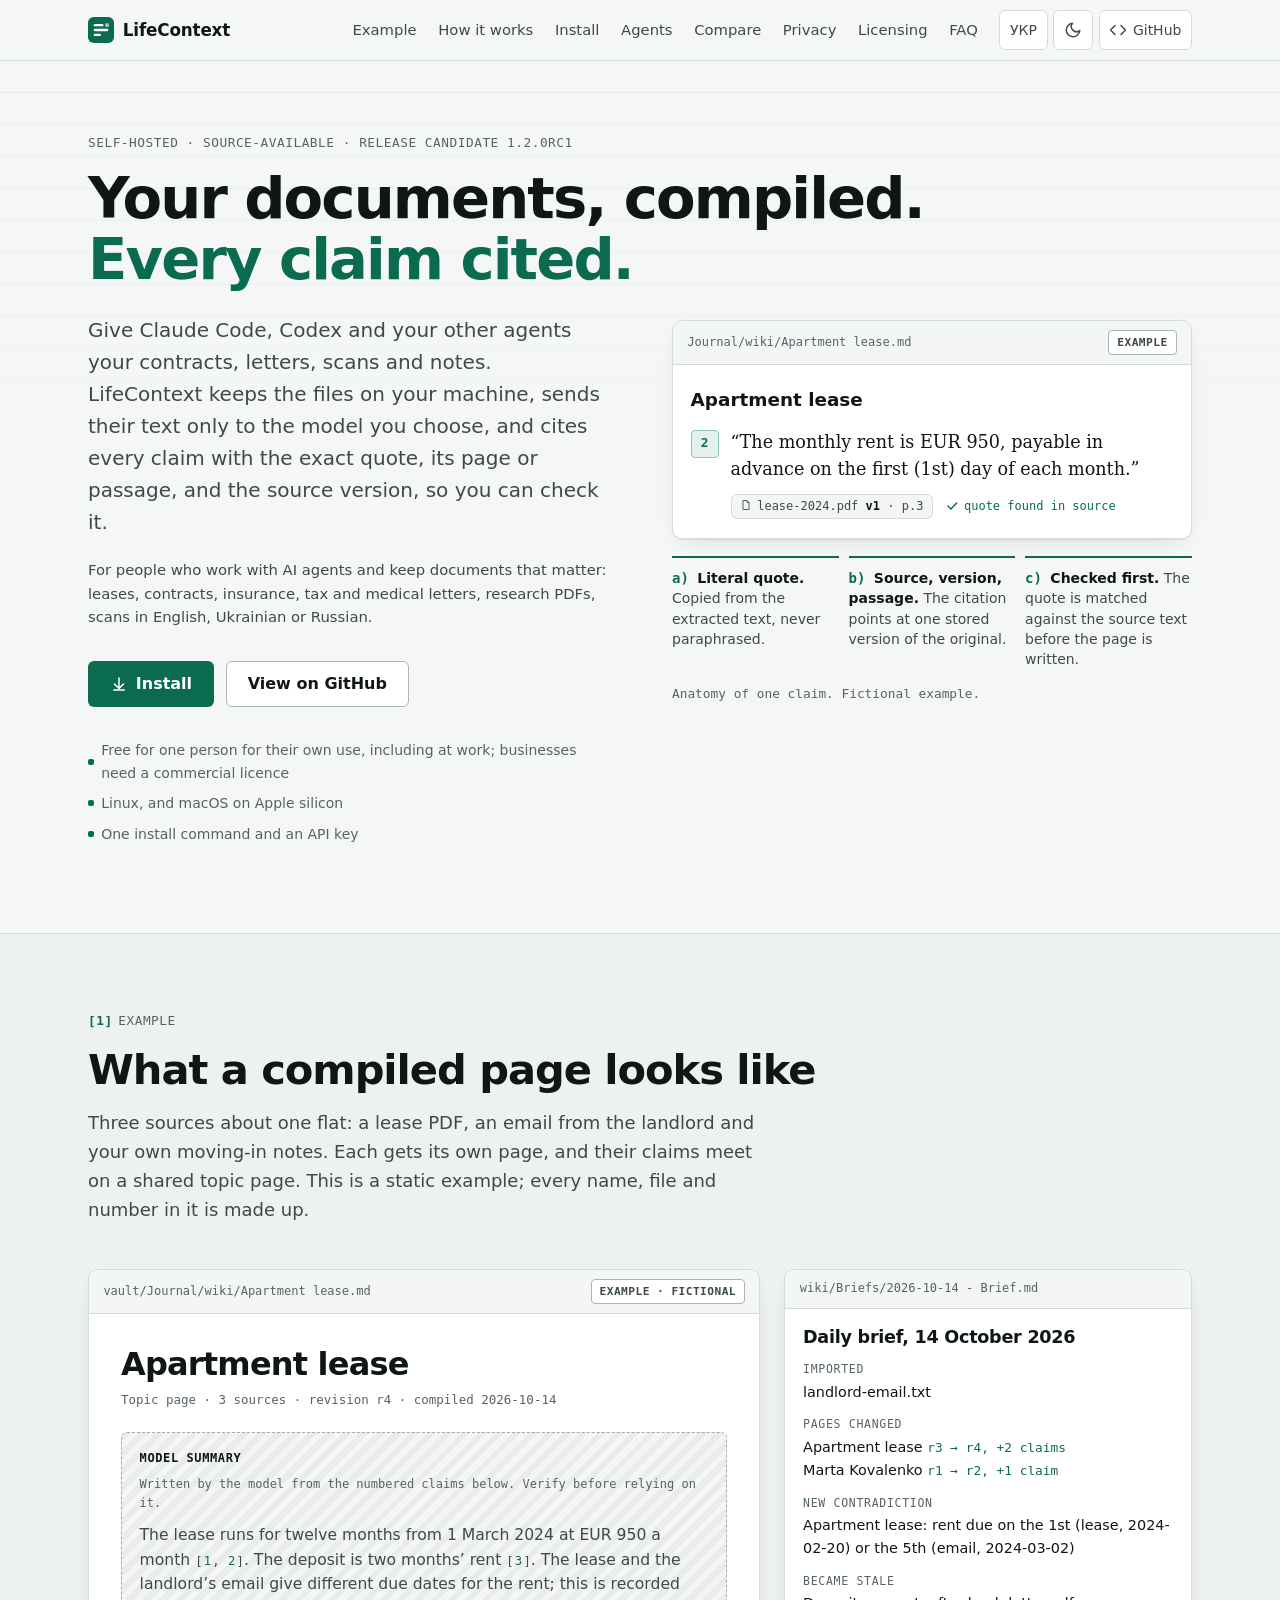
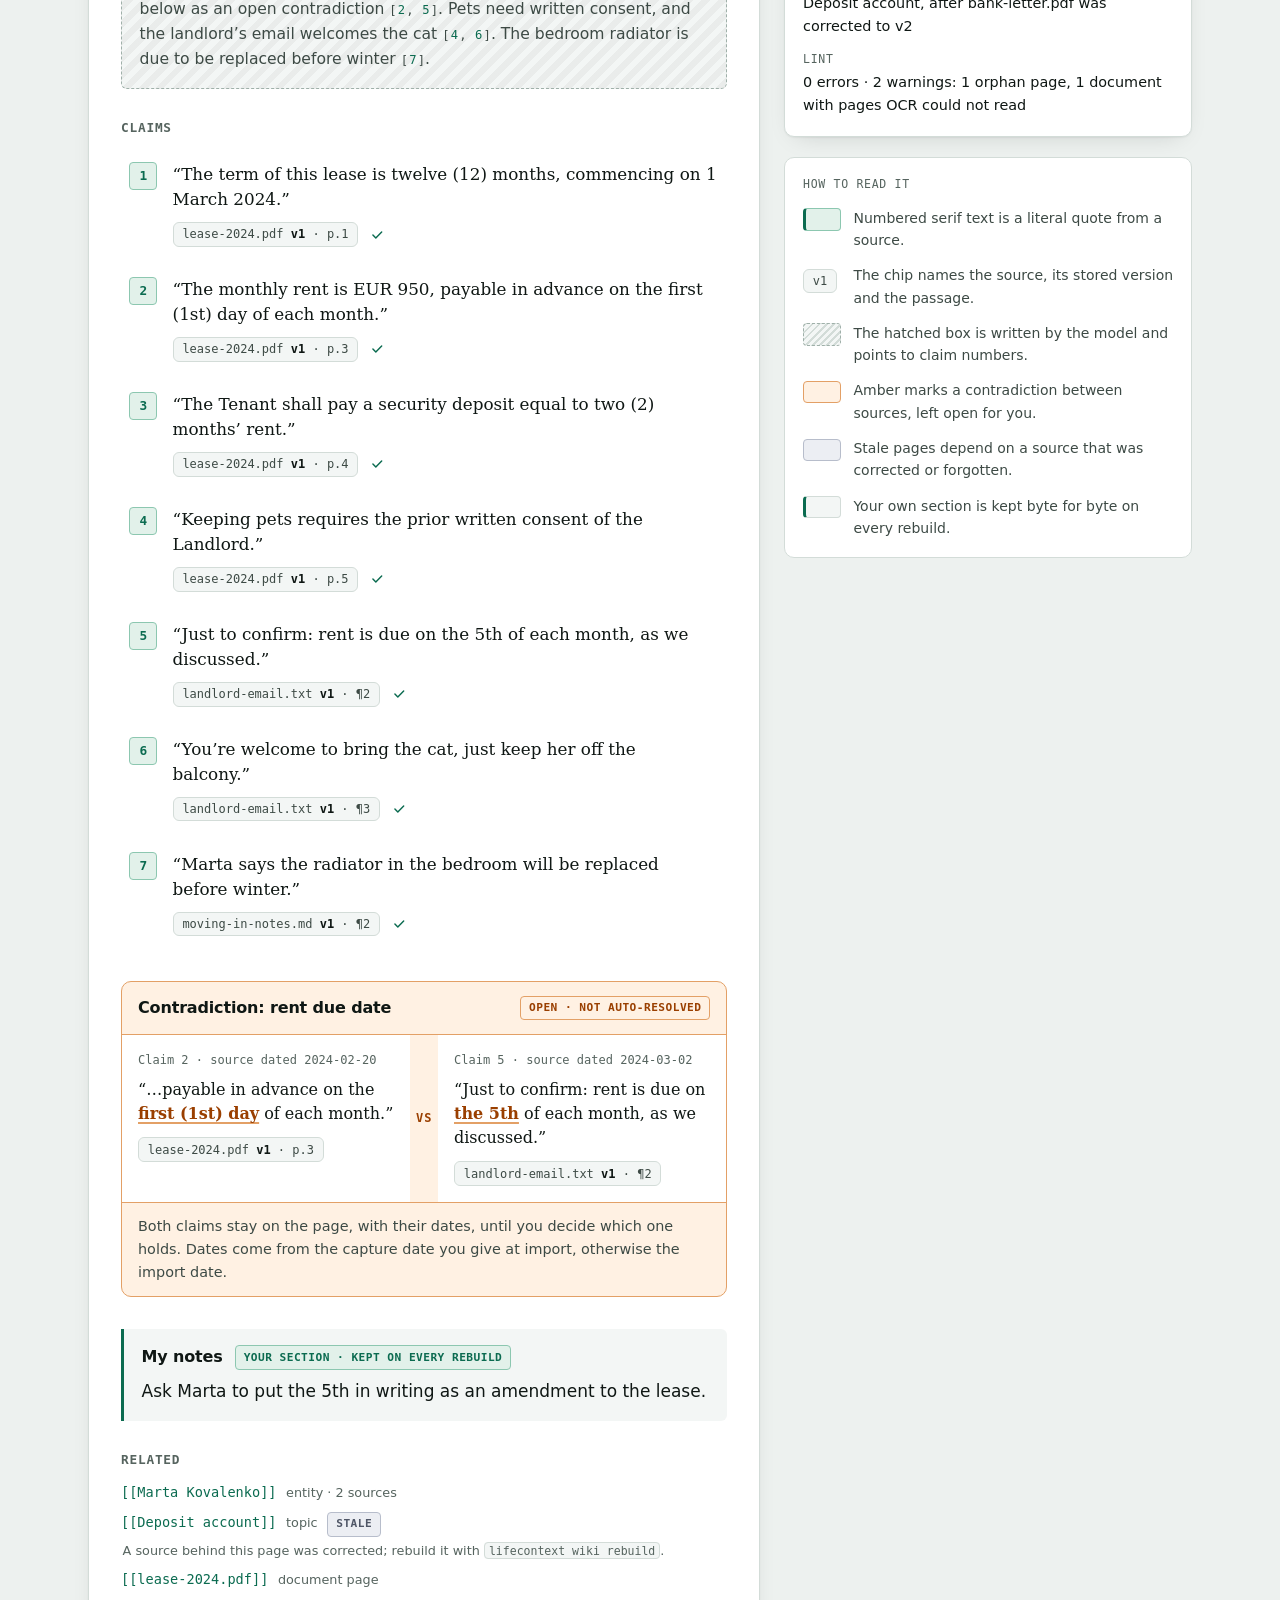
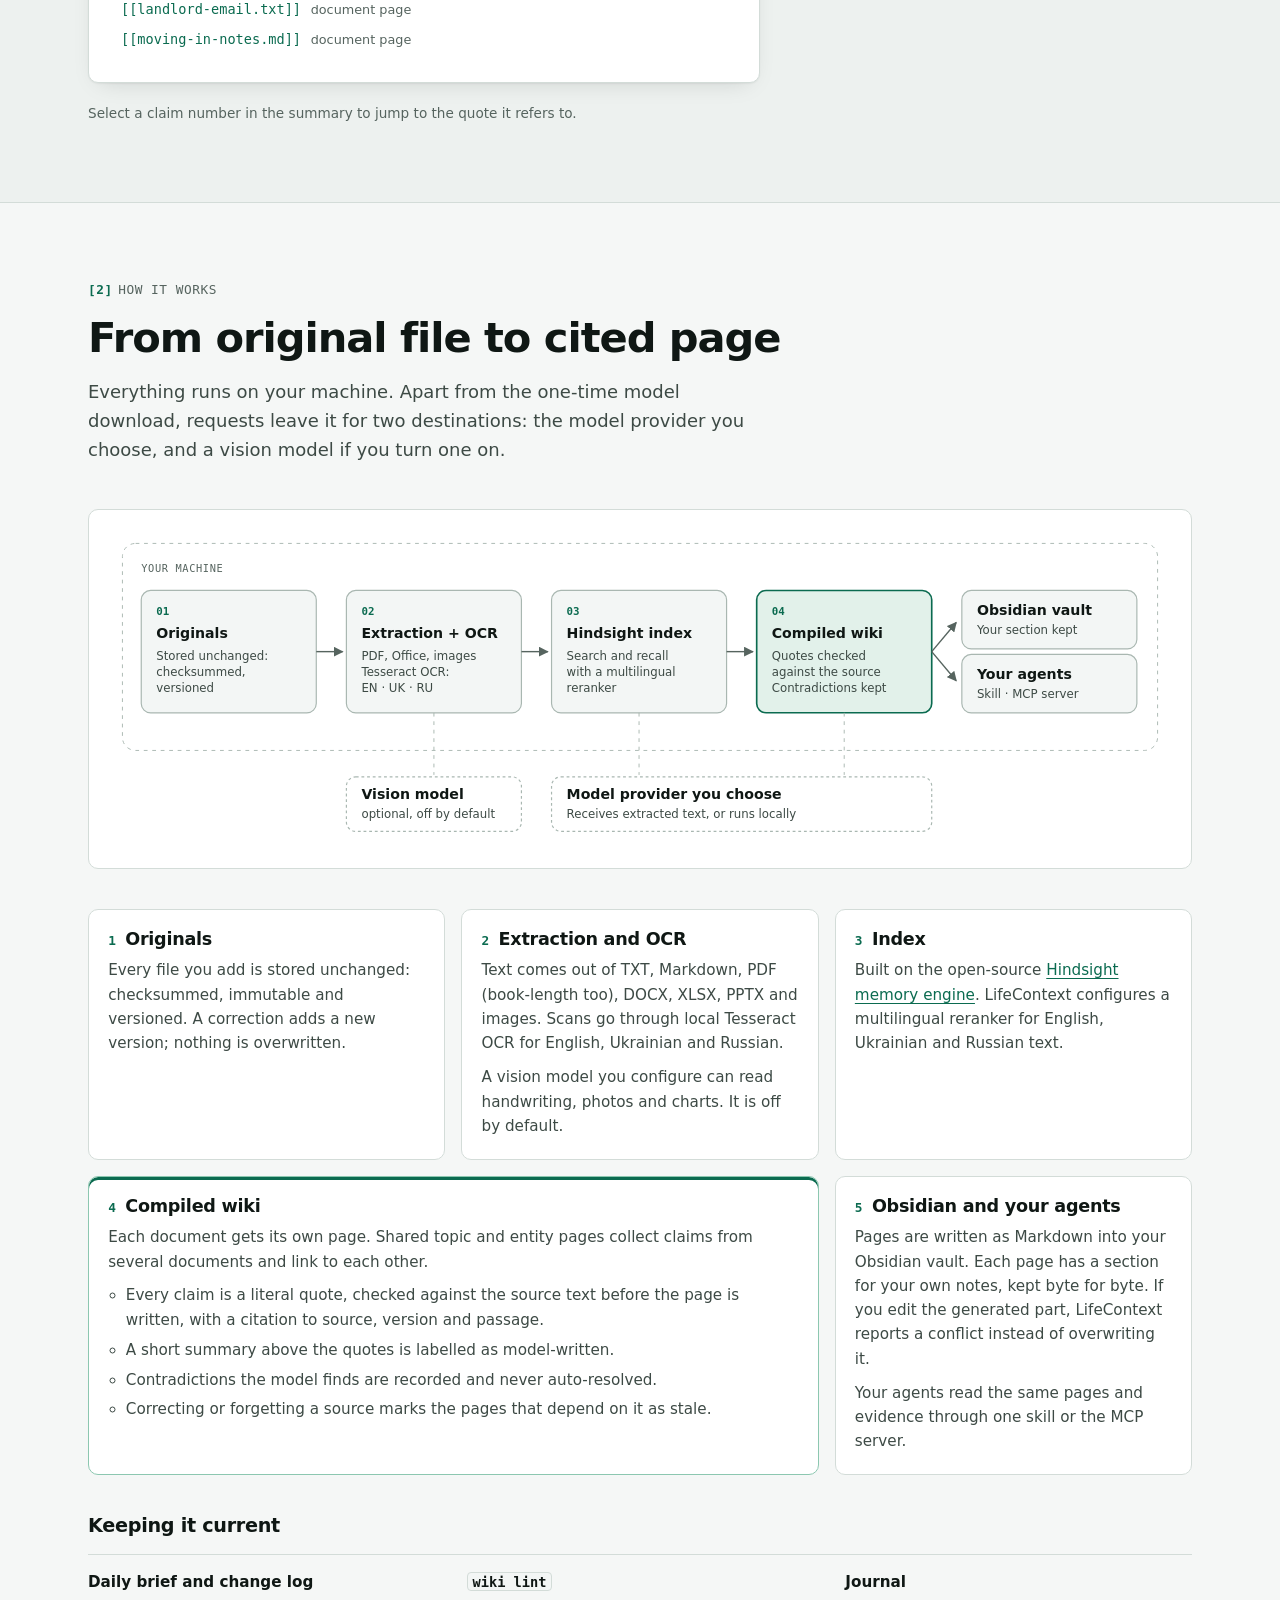
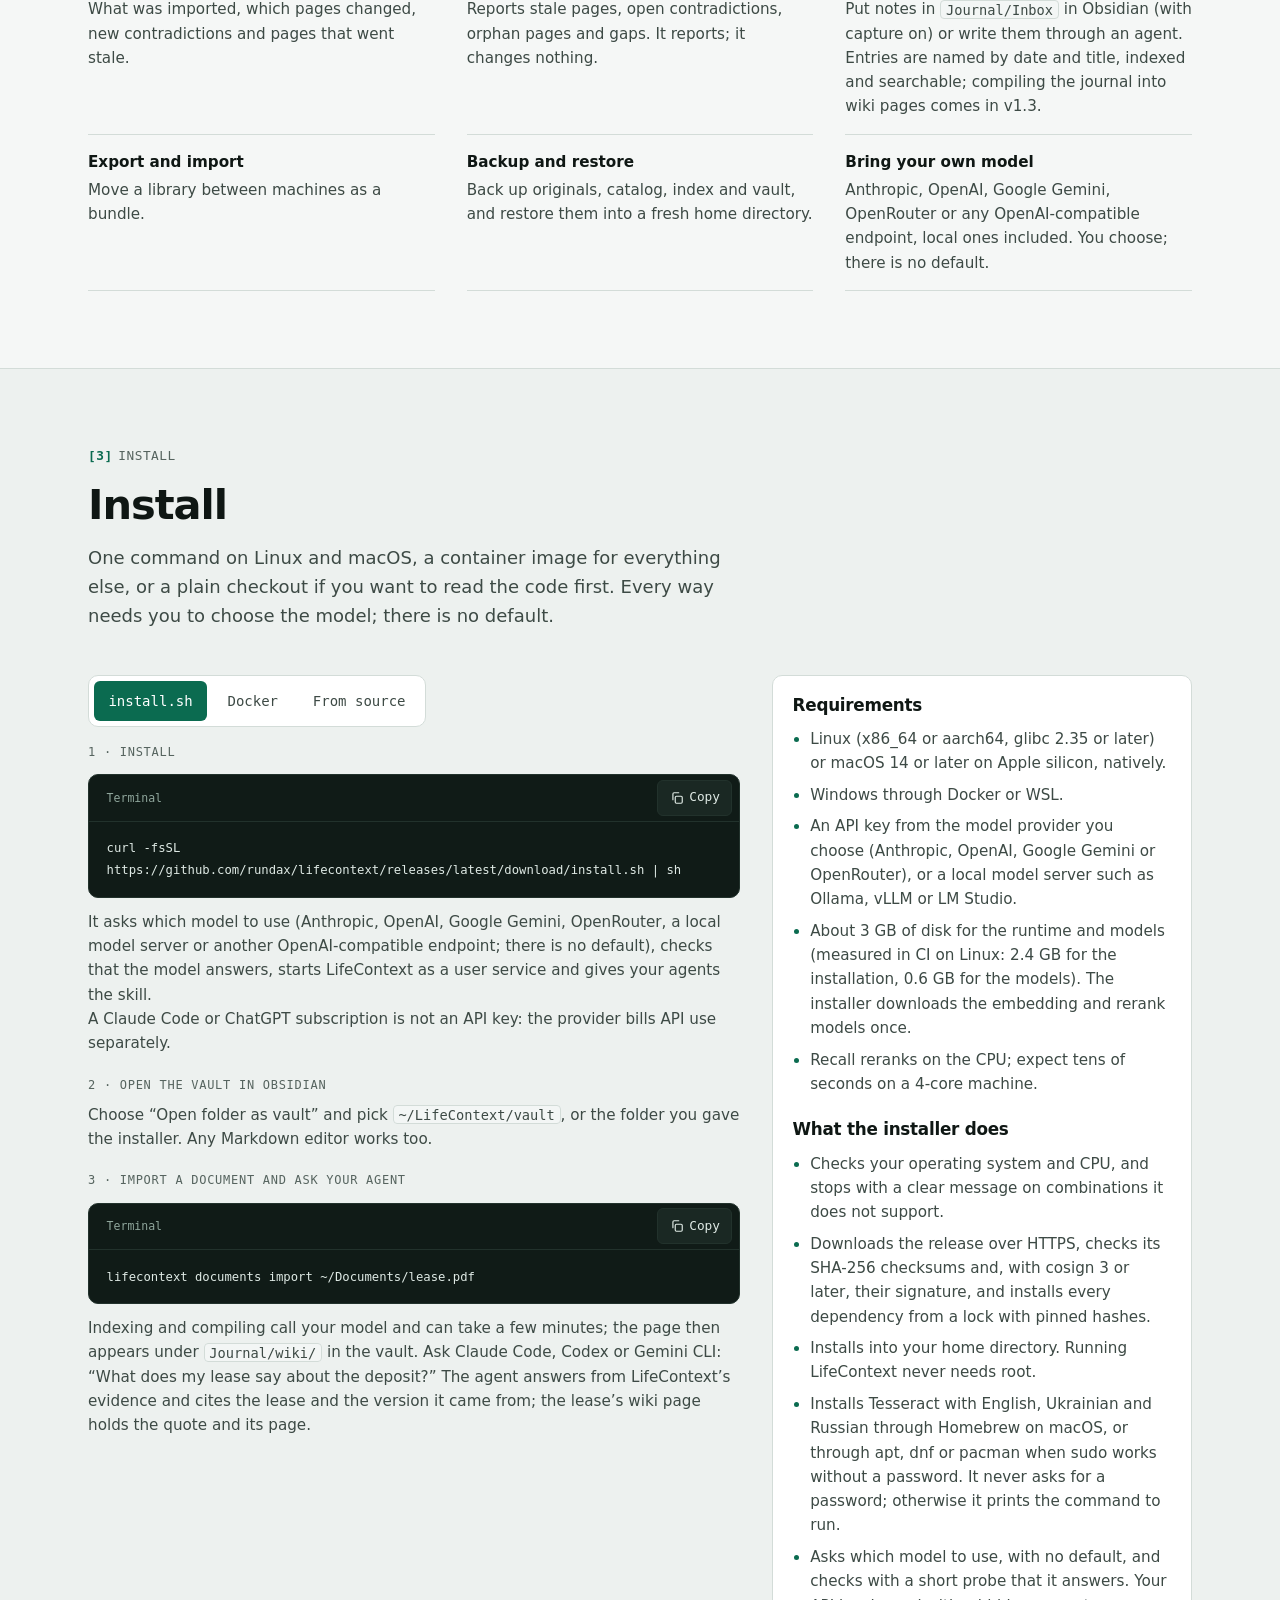
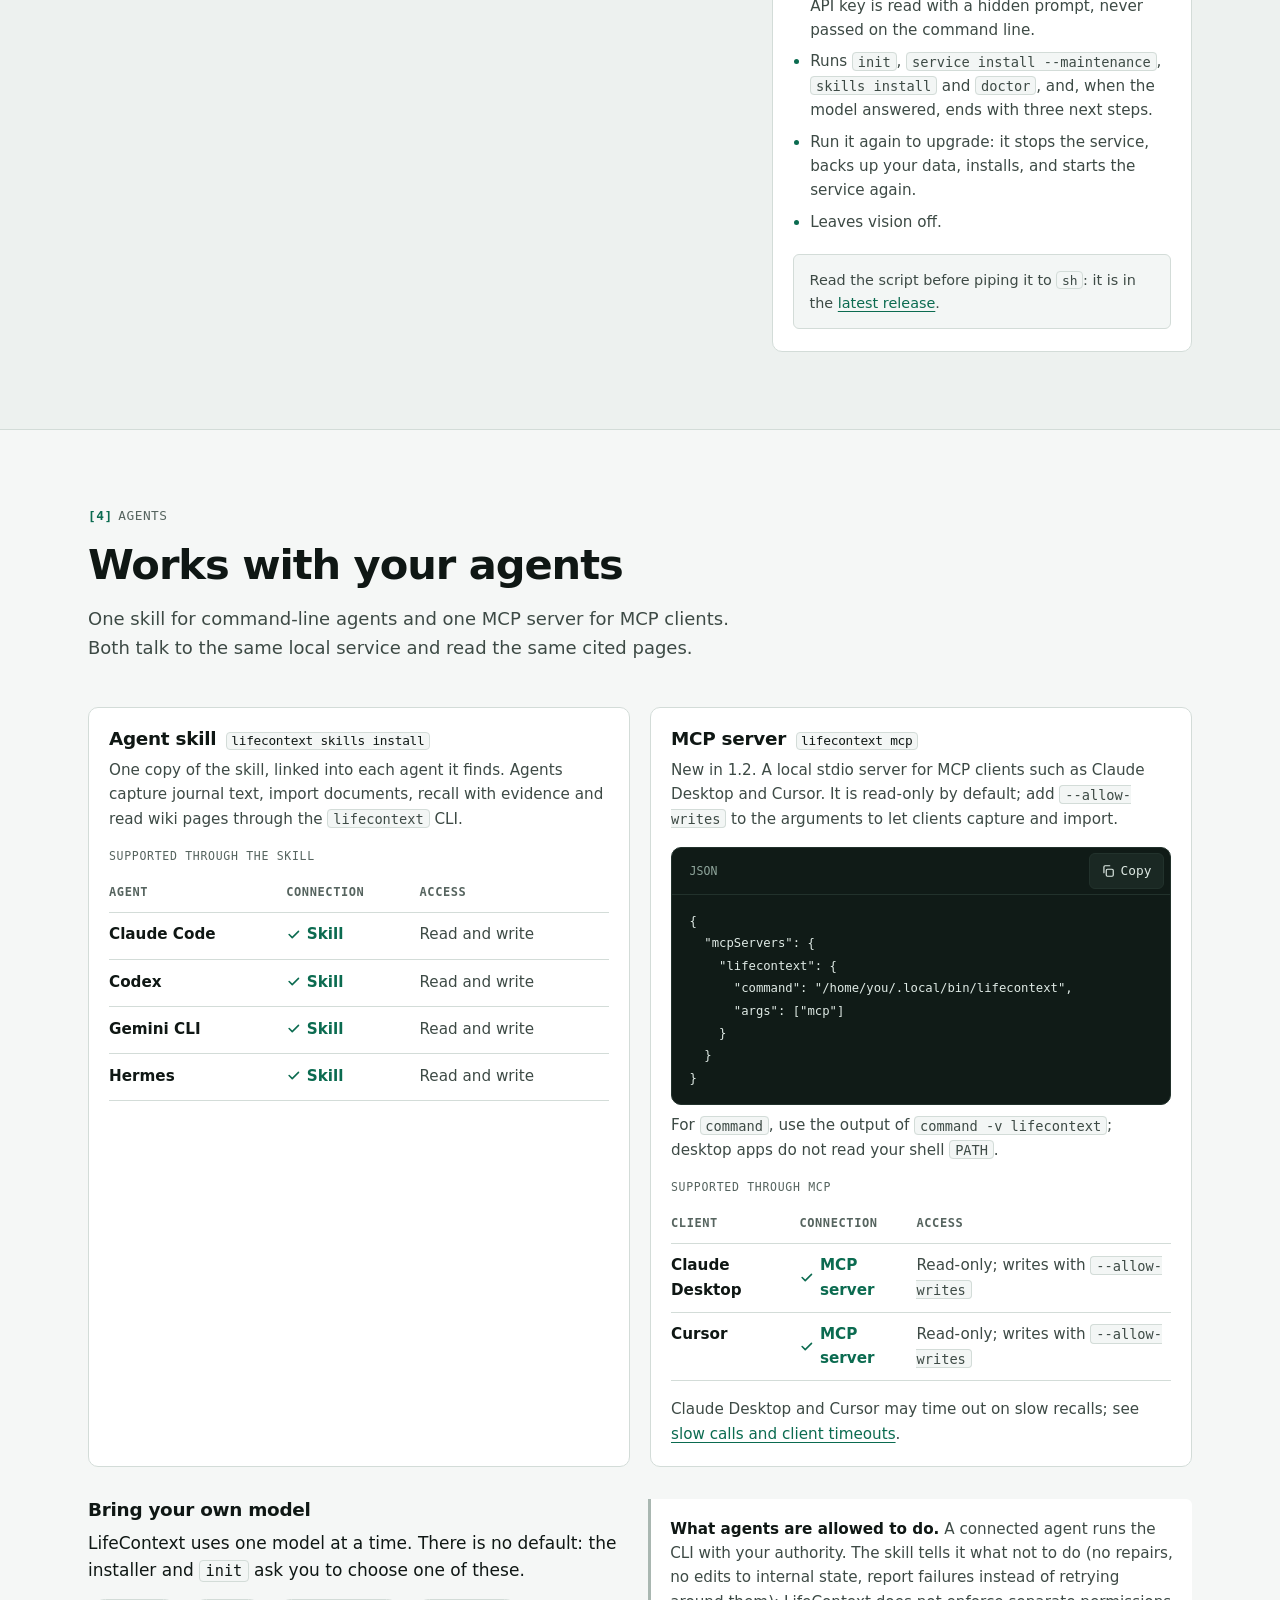
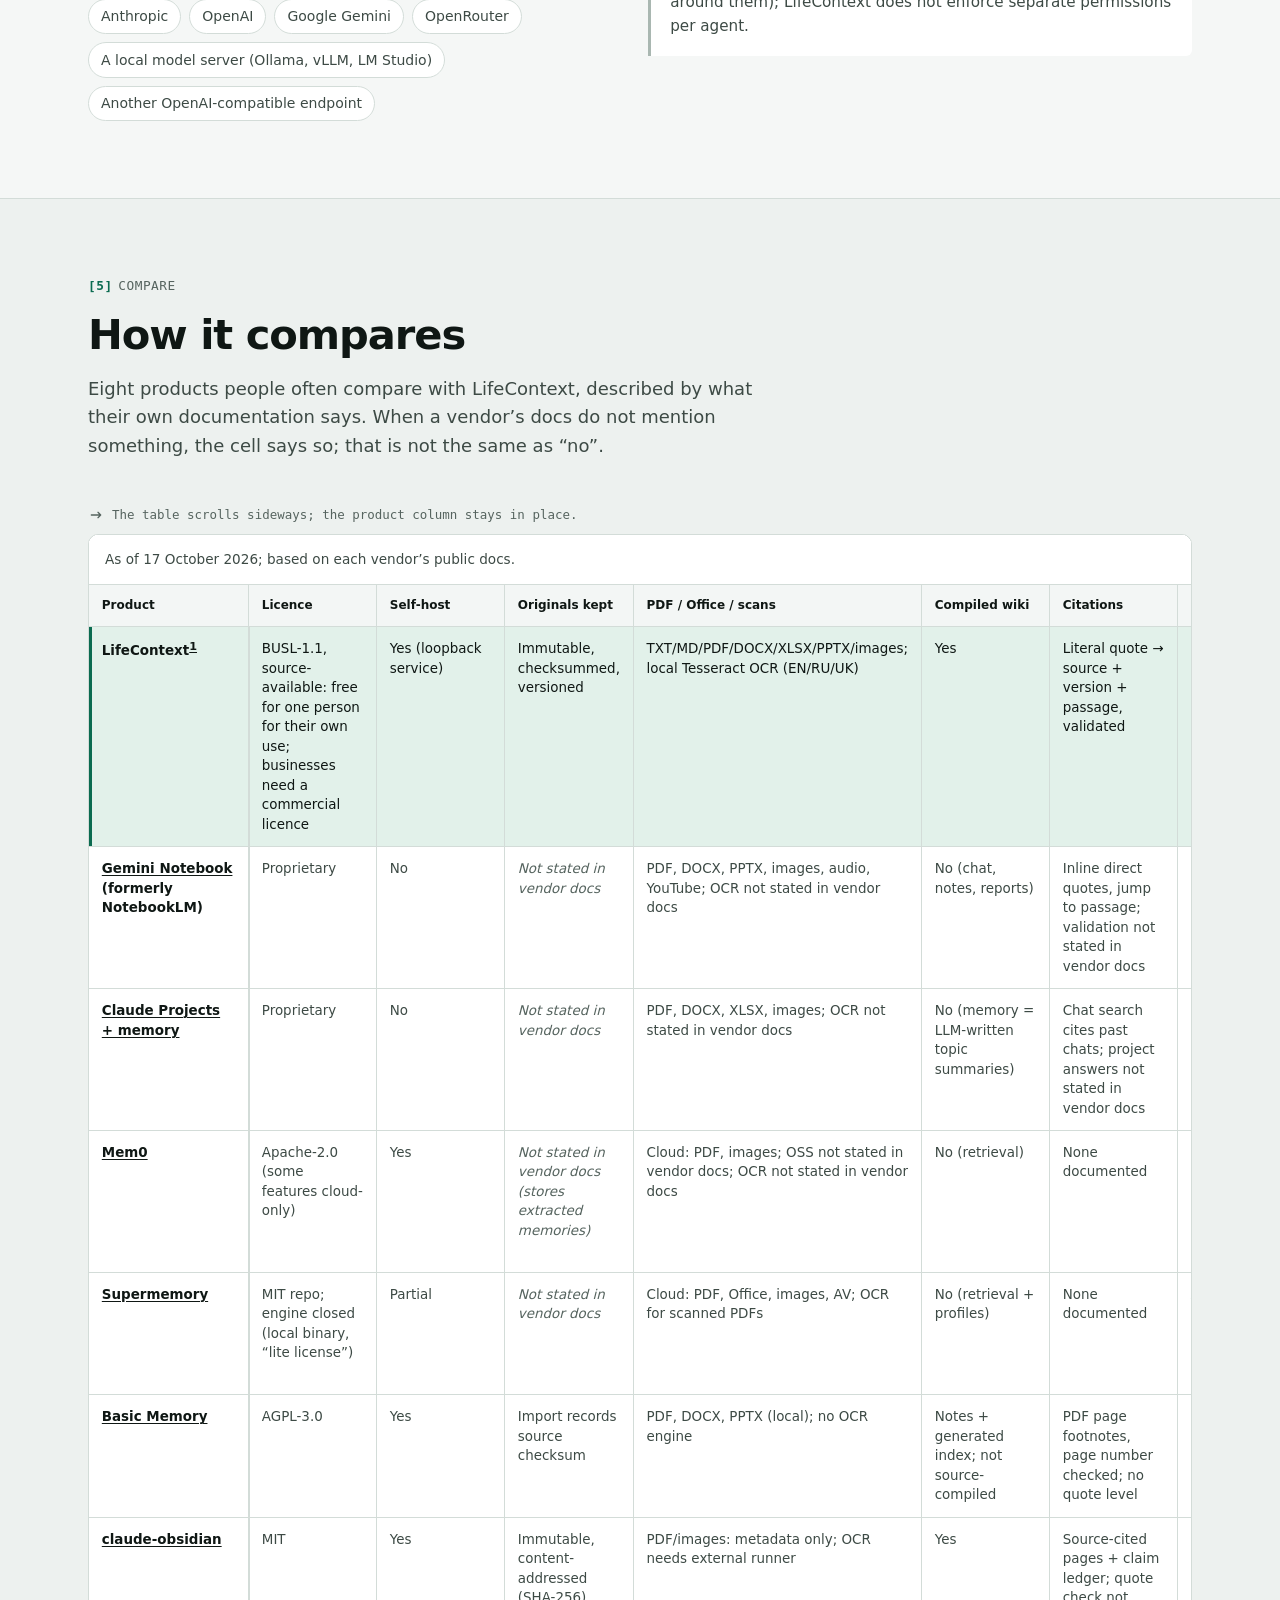
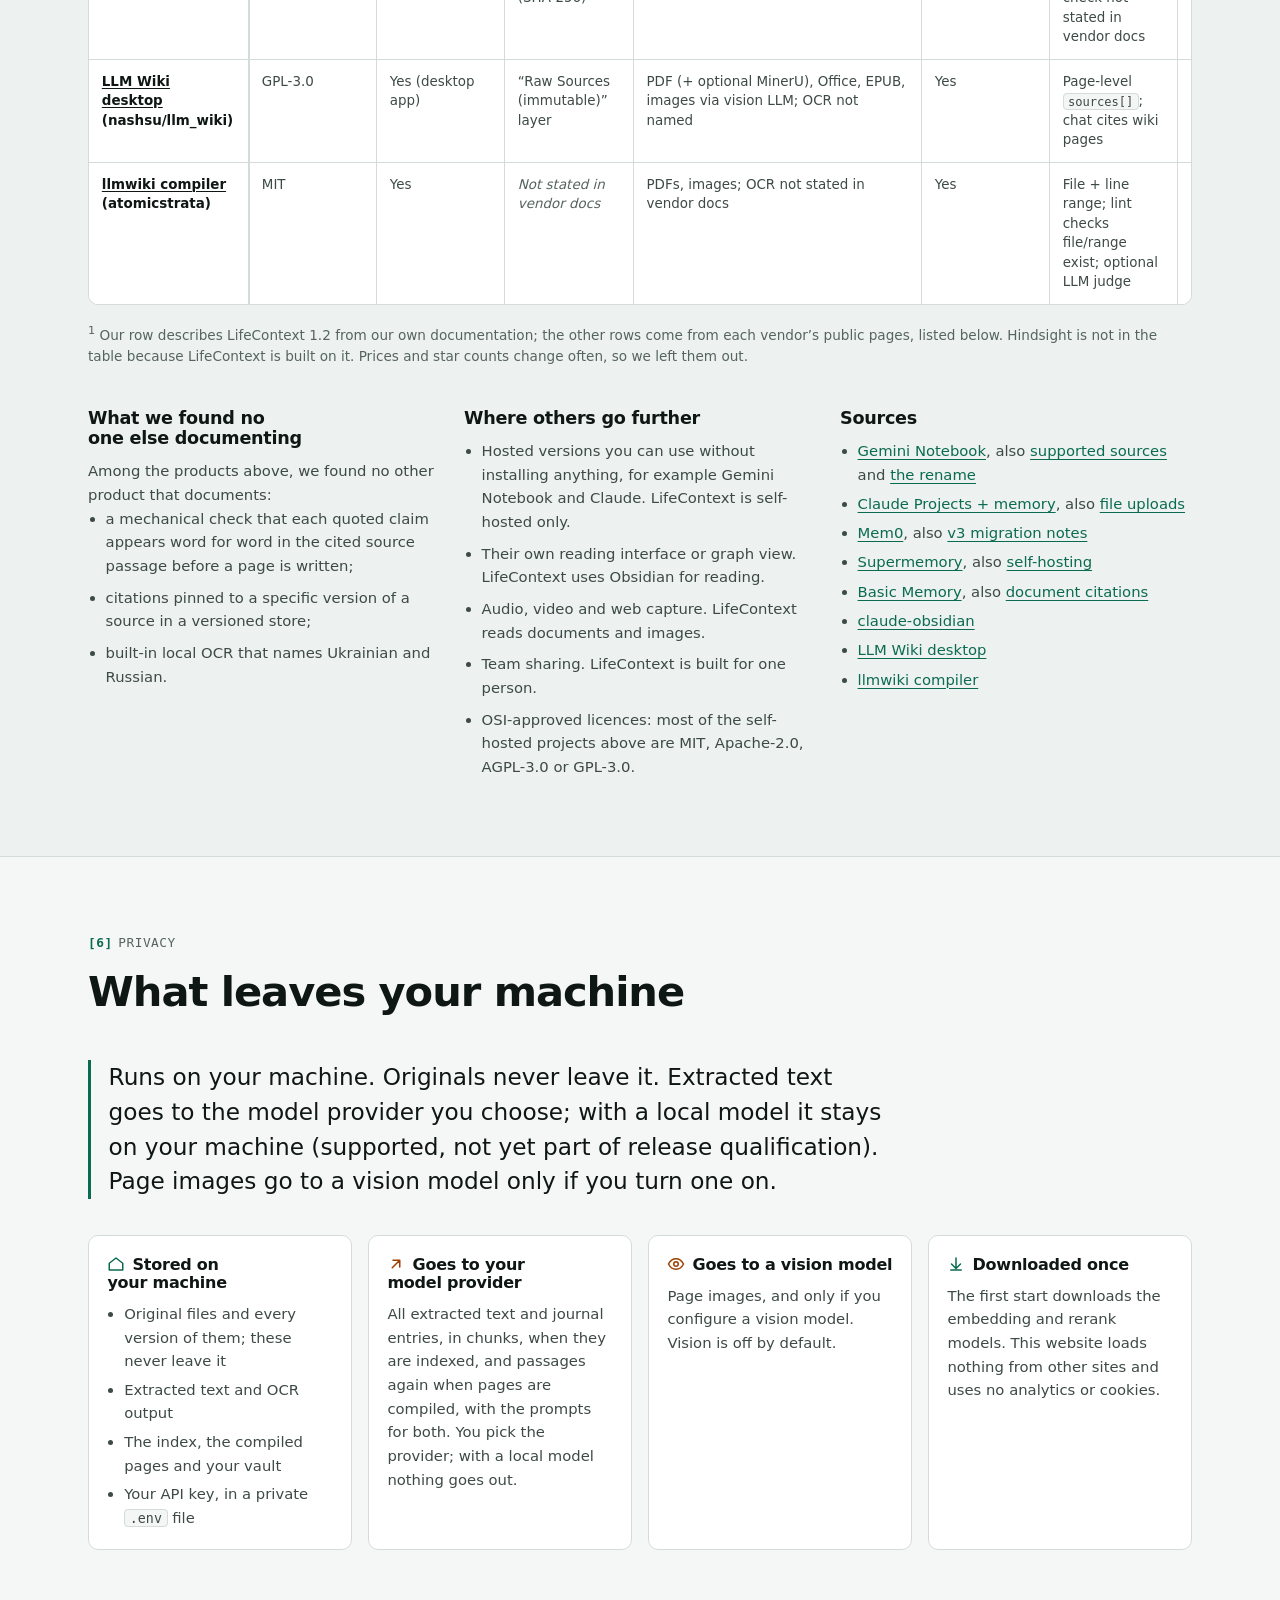
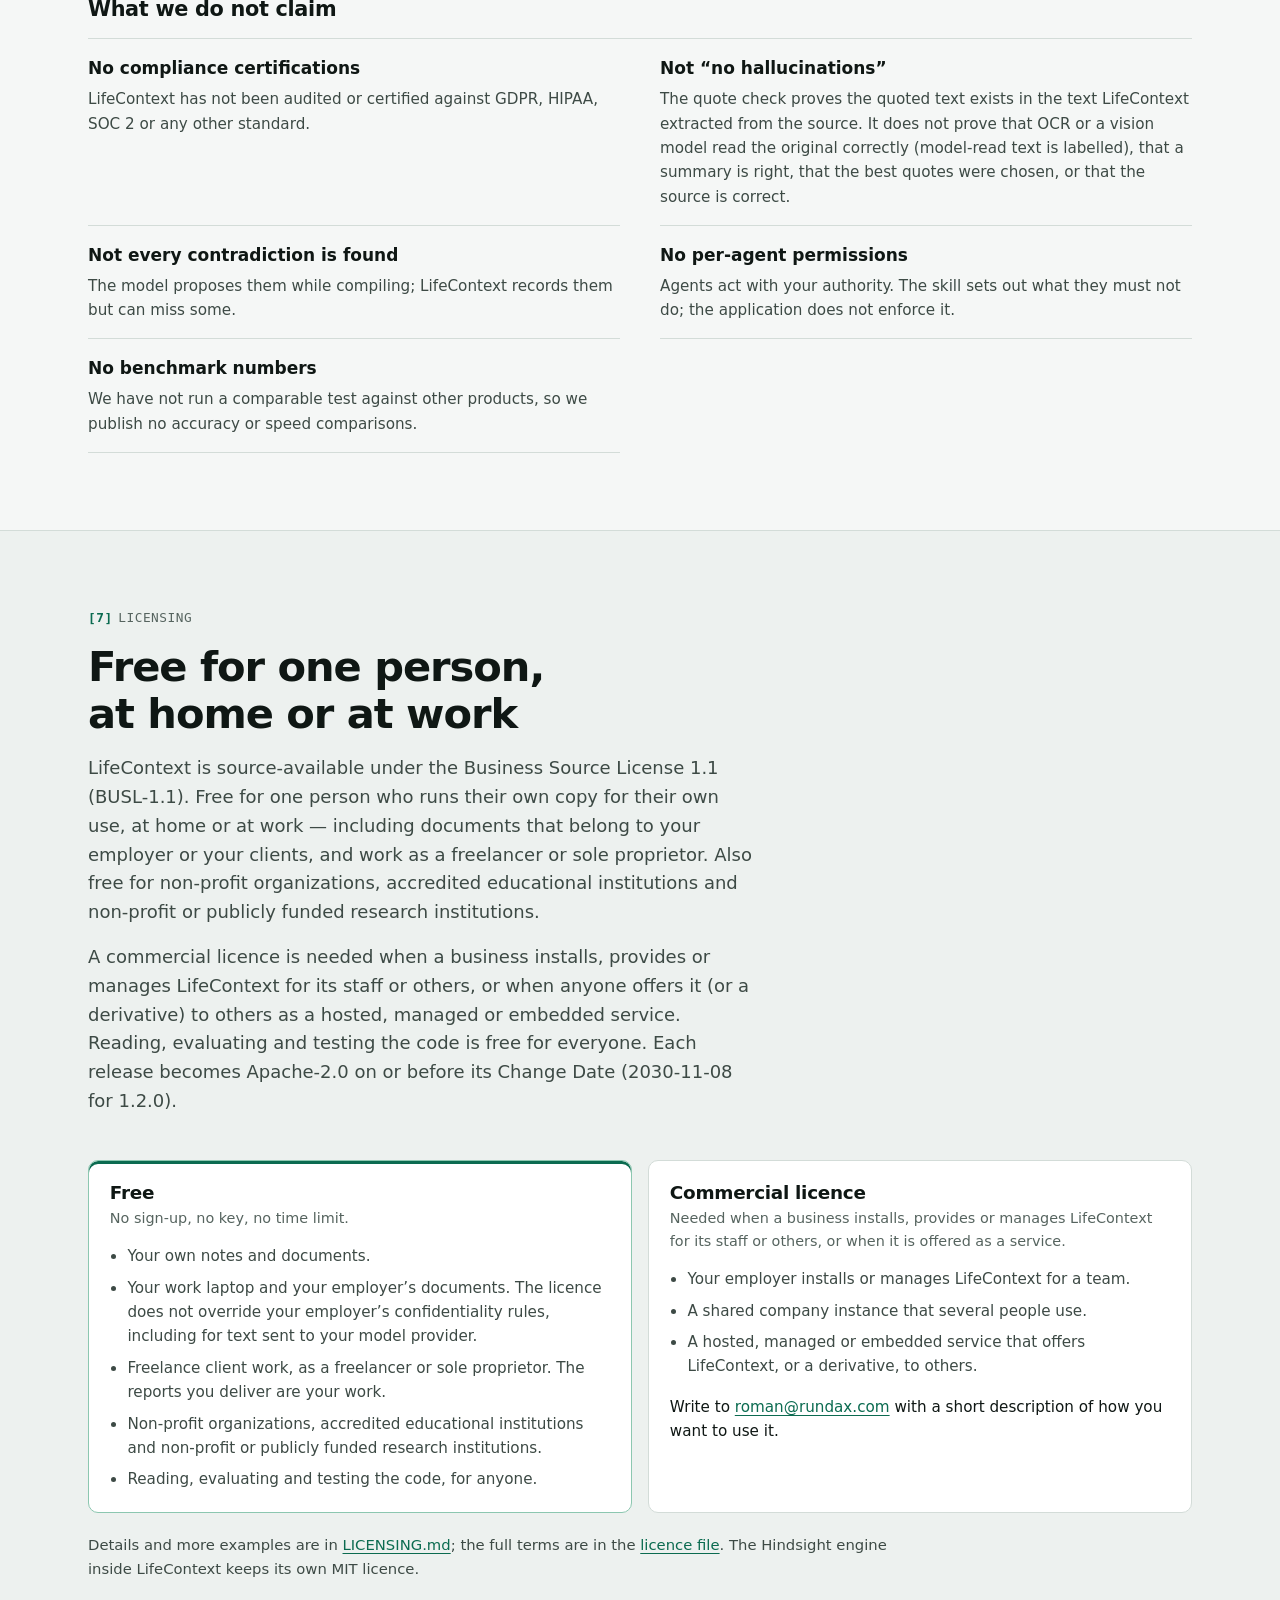
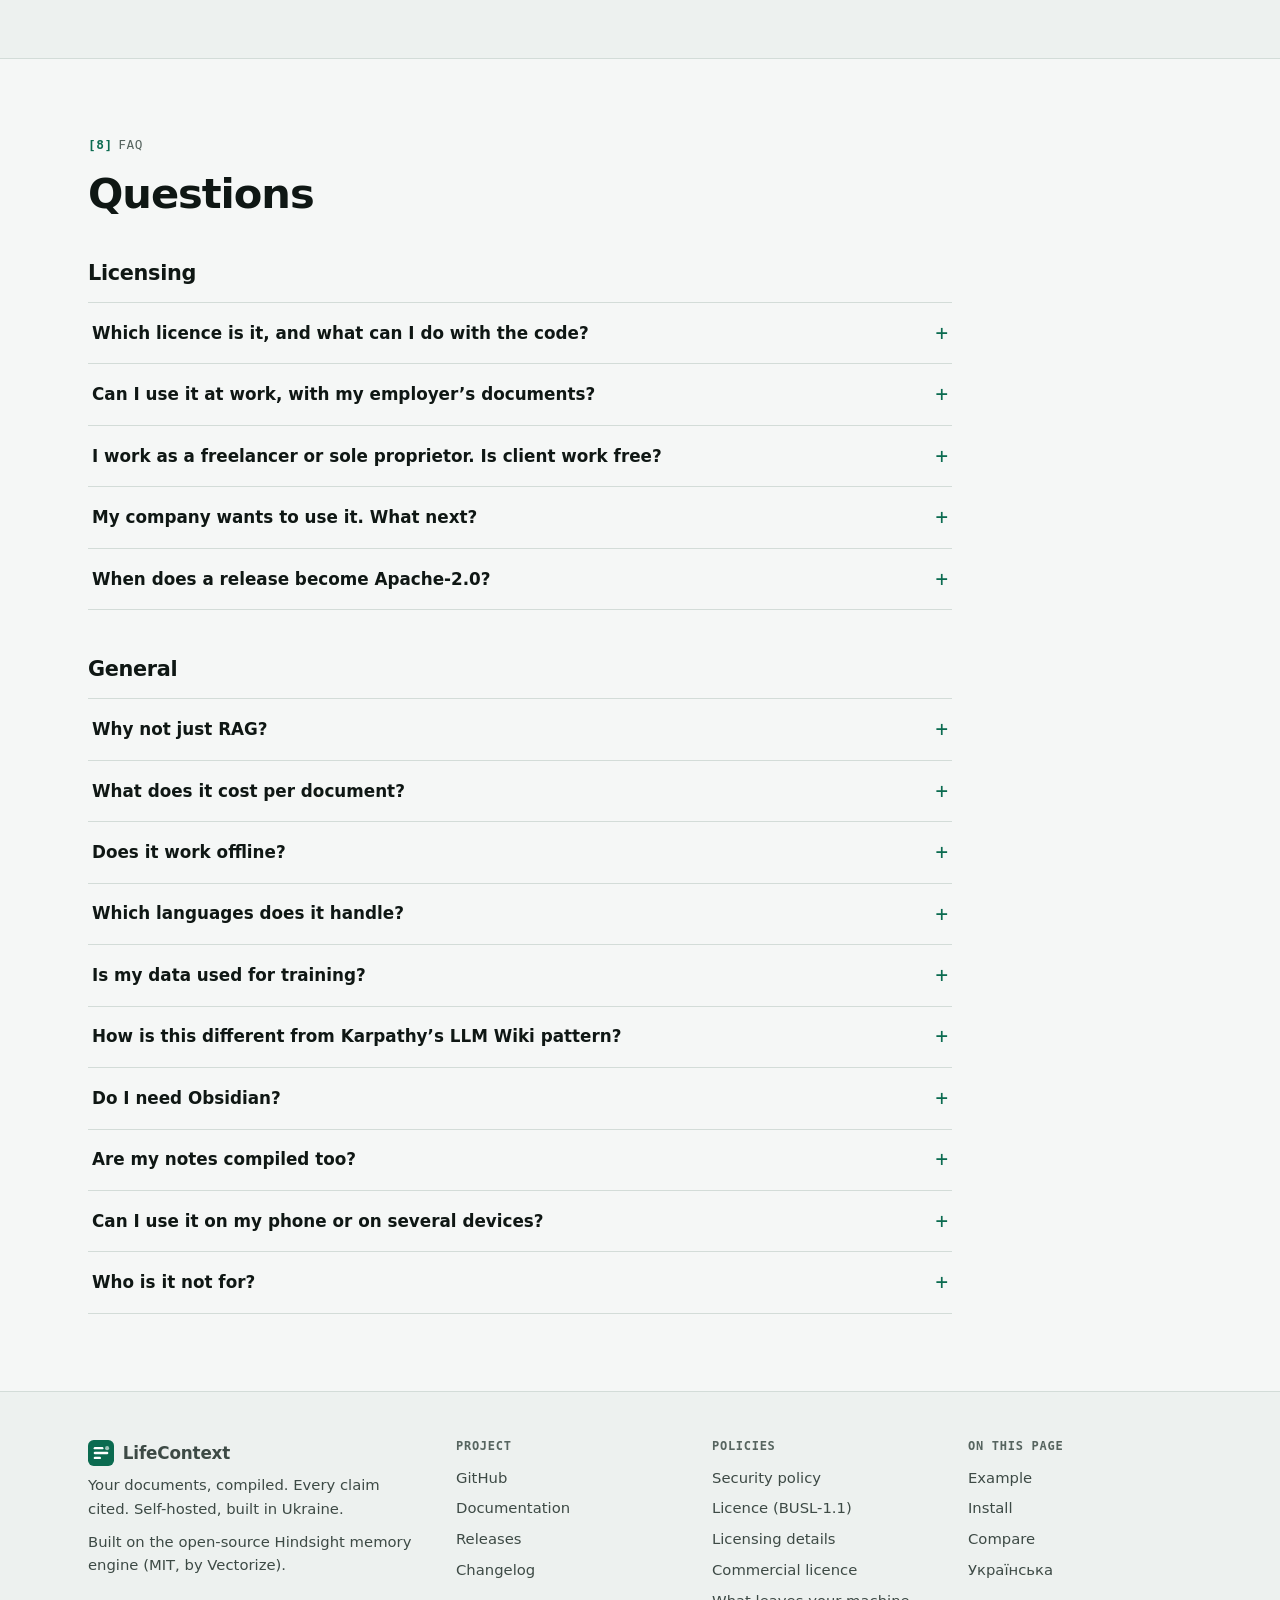
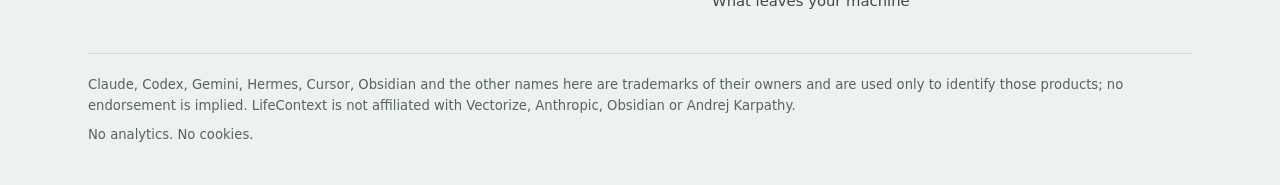
==== commit 939432d3: "Site: a Claude Code or ChatGPT subscription is not an API key" ====
--- a/site/index.html
+++ b/site/index.html
@@ -462,6 +462,7 @@
             <pre class="wrap-lines" tabindex="0"><code id="code-sh">curl -fsSL https://github.com/rundax/lifecontext/releases/latest/download/install.sh | sh</code></pre>
           </div>
           <p>It asks which model to use (Anthropic, OpenAI, Google Gemini, OpenRouter, a local model server or another OpenAI-compatible endpoint; there is no default), checks that the model answers, starts LifeContext as a user service and gives your agents the skill.</p>
+          <p>A Claude Code or ChatGPT subscription is not an API key: the provider bills API use separately.</p>
           <p class="step-label">2 · Open the vault in Obsidian</p>
           <p>Choose “Open folder as vault” and pick <code>~/LifeContext/vault</code>, or the folder you gave the installer. Any Markdown editor works too.</p>
           <p class="step-label">3 · Import a document and ask your agent</p>
